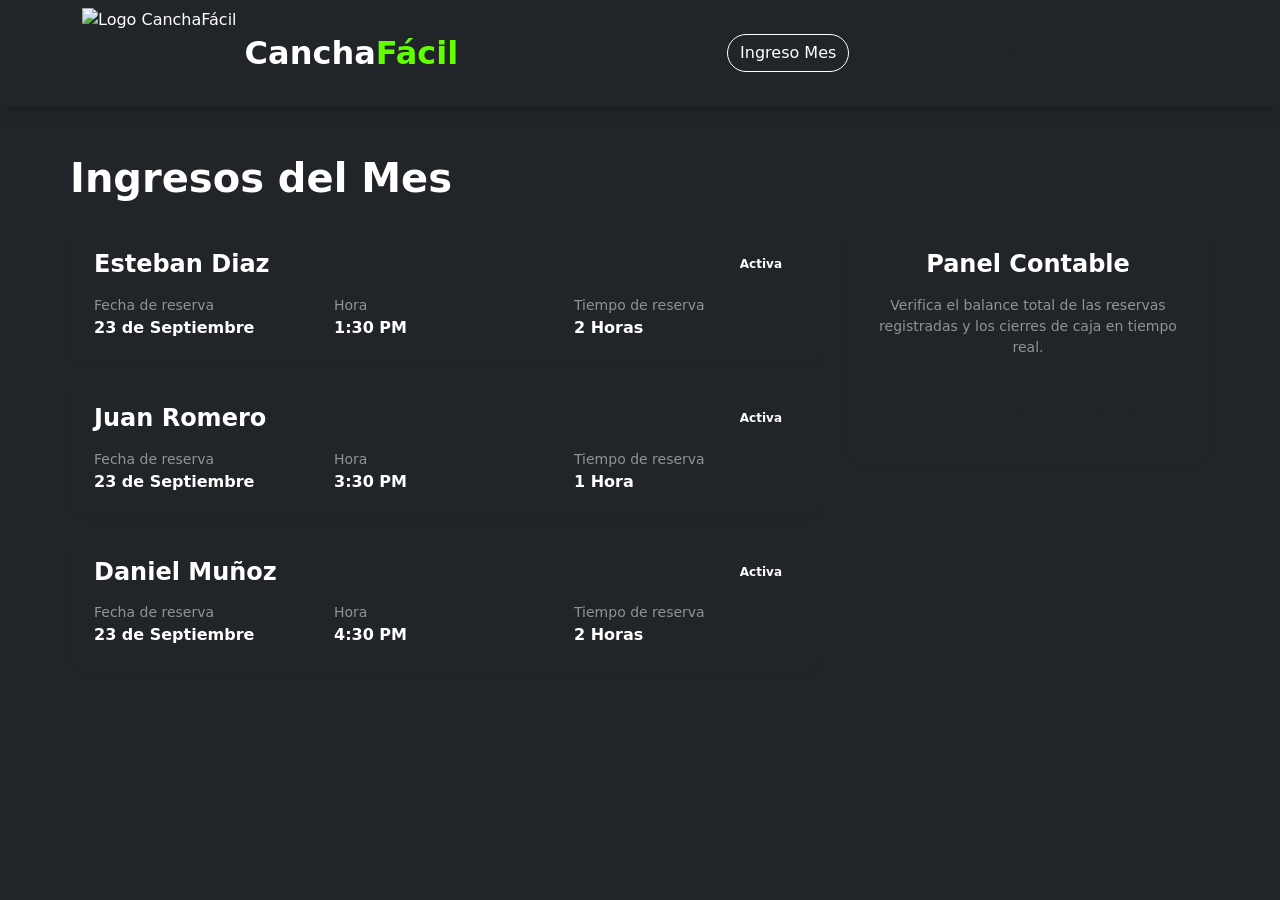
==== html/admi.html @ 4bb8f393 "primer despliegue" ====
<!DOCTYPE html>
<html lang="es">
<head>
    <meta charset="UTF-8">
    <meta name="viewport" content="width=device-width, initial-scale=1.0">
    <title>Panel de Administración - CanchaFácil</title>
    
    <!-- Bootstrap 5 CSS -->
    <link href="https://cdn.jsdelivr.net/npm/bootstrap@5.3.2/dist/css/bootstrap.min.css" rel="stylesheet">
    <!-- Google Fonts -->
    <link href="https://fonts.googleapis.com/css2?family=Bebas+Neue&family=Nunito:wght@400;600;700;800&display=swap" rel="stylesheet">
    
    <!-- Archivo CSS Único -->
    <link rel="stylesheet" href="../css/admi.css">
</head>
<body class="adm-body bg-dark text-white">

    <!-- NAV PRINCIPAL CON PESTAÑAS INTERACTIVAS -->
    <nav class="navbar navbar-expand-lg navbar-dark shadow cancha-nav">
        <div class="container">
            <div class="d-flex align-items-center">
                <img src="../img/logo-green.png" style="height: 90px; object-fit: contain;" alt="Logo CanchaFácil">
                <a class="navbar-brand fw-bold ms-2 m-0 logo-text" href="#" style="font-size: 2rem; color: white;">
                    Cancha<span style="color: #62ff00;">Fácil</span>
                </a>
            </div>

            <button class="navbar-toggler" type="button" data-bs-toggle="collapse" data-bs-target="#menuNav" aria-controls="menuNav" aria-expanded="false" aria-label="Toggle navigation">
                <span class="navbar-toggler-icon"></span>
            </button>

            <div class="collapse navbar-collapse" id="menuNav">
                <!-- Selectores de pestañas dinámicas -->
                <ul class="nav navbar-nav ms-auto mt-3 mt-lg-0 align-items-center gap-2" id="admTabs" role="tablist">
                    <li class="nav-item" role="presentation">
                        <button class="btn btn-custom rounded-pill active" id="mes-tab" data-bs-toggle="tab" data-bs-target="#sec-ingreso-mes" type="button" role="tab" aria-controls="sec-ingreso-mes" aria-selected="true">
                            Ingreso Mes
                        </button>
                    </li>
                    <li class="nav-item" role="presentation">
                        <button class="btn btn-custom rounded-pill" id="ingresos-tab" data-bs-toggle="tab" data-bs-target="#sec-ingresos" type="button" role="tab" aria-controls="sec-ingresos" aria-selected="false">
                            Ingresos
                        </button>
                    </li>
                    <li class="nav-item" role="presentation">
                        <button class="btn btn-custom rounded-pill" id="resenas-tab" data-bs-toggle="tab" data-bs-target="#sec-resenas" type="button" role="tab" aria-controls="sec-resenas" aria-selected="false">
                            Ver Reseñas
                        </button>
                    </li>
                    <li class="nav-item ms-lg-3">
                        <a href="../html/login.html" class="btn btn-salir rounded-pill fw-bold py-2 px-4">Salir</a>    
                    </li>
                </ul>
            </div>
        </div>
    </nav>

    <!-- CONTENEDOR GENERAL DE LAS SECCIONES -->
    <main class="container-fluid px-3 px-md-5 py-5">
        <div class="tab-content" id="admTabsContent">
            
            <!-- ======================================================== -->
            <!-- SECCIÓN 1: INGRESO MES (Módulo Contable Rápido)           -->
            <!-- ======================================================== -->
            <div class="tab-pane fade show active" id="sec-ingreso-mes" role="tabpanel" aria-labelledby="mes-tab">
                <div class="container p-0">
                    <h1 class="text-white mb-4 fw-bold text-center text-md-start">Ingresos del Mes</h1>
                    
                    <div class="row g-4">
                        <!-- LISTA DE RESERVAS -->
                        <div class="col-12 col-lg-8 d-flex flex-column gap-3">
                            <!-- Tarjeta 1 -->
                            <div class="tarjeta-reserva p-4 shadow-sm rounded-4">
                                <div class="d-flex justify-content-between align-items-center mb-3">
                                    <h3 class="cliente text-white m-0 fw-bold fs-4">Esteban Diaz</h3>
                                    <span class="badge text-bg-verde px-3 py-2 rounded-pill fw-bold">Activa</span>
                                </div>
                                <div class="row g-3">
                                    <div class="col-12 col-sm-4">
                                        <span class="text-white-50 small d-block">Fecha de reserva</span>
                                        <strong class="info text-white">23 de Septiembre</strong>
                                    </div>
                                    <div class="col-6 col-sm-4">
                                        <span class="text-white-50 small d-block">Hora</span>
                                        <strong class="info text-white">1:30 PM</strong>
                                    </div>
                                    <div class="col-6 col-sm-4">
                                        <span class="text-white-50 small d-block">Tiempo de reserva</span>
                                        <strong class="info text-white">2 Horas</strong>
                                    </div>
                                </div>
                            </div>

                            <!-- Tarjeta 2 -->
                            <div class="tarjeta-reserva p-4 shadow-sm rounded-4">
                                <div class="d-flex justify-content-between align-items-center mb-3">
                                    <h3 class="cliente text-white m-0 fw-bold fs-4">Juan Romero</h3>
                                    <span class="badge text-bg-verde px-3 py-2 rounded-pill fw-bold">Activa</span>
                                </div>
                                <div class="row g-3">
                                    <div class="col-12 col-sm-4">
                                        <span class="text-white-50 small d-block">Fecha de reserva</span>
                                        <strong class="info text-white">23 de Septiembre</strong>
                                    </div>
                                    <div class="col-6 col-sm-4">
                                        <span class="text-white-50 small d-block">Hora</span>
                                        <strong class="info text-white">3:30 PM</strong>
                                    </div>
                                    <div class="col-6 col-sm-4">
                                        <span class="text-white-50 small d-block">Tiempo de reserva</span>
                                        <strong class="info text-white">1 Hora</strong>
                                    </div>
                                </div>
                            </div>

                            <!-- Tarjeta 3 -->
                            <div class="tarjeta-reserva p-4 shadow-sm rounded-4">
                                <div class="d-flex justify-content-between align-items-center mb-3">
                                    <h3 class="cliente text-white m-0 fw-bold fs-4">Daniel Muñoz</h3>
                                    <span class="badge text-bg-verde px-3 py-2 rounded-pill fw-bold">Activa</span>
                                </div>
                                <div class="row g-3">
                                    <div class="col-12 col-sm-4">
                                        <span class="text-white-50 small d-block">Fecha de reserva</span>
                                        <strong class="info text-white">23 de Septiembre</strong>
                                    </div>
                                    <div class="col-6 col-sm-4">
                                        <span class="text-white-50 small d-block">Hora</span>
                                        <strong class="info text-white">4:30 PM</strong>
                                    </div>
                                    <div class="col-6 col-sm-4">
                                        <span class="text-white-50 small d-block">Tiempo de reserva</span>
                                        <strong class="info text-white">2 Horas</strong>
                                    </div>
                                </div>
                            </div>
                        </div>

                        <!-- PANEL LATERAL -->
                        <div class="col-12 col-lg-4">
                            <div class="panel-lateral p-4 rounded-4 shadow-sm text-center">
                                <h4 class="text-white mb-3 fw-bold">Panel Contable</h4>
                                <p class="text-white-50 small mb-4">Verifica el balance total de las reservas registradas y los cierres de caja en tiempo real.</p>
                                <button class="btn btn-panel-action w-100 py-3 rounded-3 fw-bold" onclick="document.getElementById('ingresos-tab').click();">
                                    Ver Reporte de Ingresos
                                </button>
                            </div>
                        </div>
                    </div>
                </div>
            </div>

            <!-- ======================================================== -->
            <!-- SECCIÓN 2: HISTORIAL DE INGRESOS (Gráfica y Listado)      -->
            <!-- ======================================================== -->
            <div class="tab-pane fade" id="sec-ingresos" role="tabpanel" aria-labelledby="ingresos-tab">
                <div class="container p-0">
                    <h1 class="text-white mb-4 fw-bold text-center text-md-start">Historial de Ingresos</h1>

                    <div class="row g-4">
                        <!-- GRÁFICO HISTÓRICO -->
                        <div class="col-12 col-lg-8">
                            <div class="cuadro-grafico p-4 rounded-4 shadow-sm d-flex justify-content-center align-items-center h-100">
                                <img src="../imagenes/Gemini_Generated_Image_etcwueetcwueetcw.png" alt="Gráfico de barras" class="img-fluid rounded-3 shadow">
                            </div>
                        </div>

                        <!-- HISTORIAL MENSUAL -->
                        <div class="col-12 col-lg-4">
                            <div class="listado-meses d-flex flex-column gap-2 pe-1">
                                <div class="tarjeta-mes p-3 shadow-sm rounded-4">
                                    <span class="badge text-bg-verde mb-2 fw-bold">MES ACTUAL</span>
                                    <p class="monto-ingreso text-white m-0">$ 5'400.000</p>
                                </div>
                                <div class="tarjeta-mes p-3 shadow-sm rounded-4">
                                    <p class="etiqueta-mes text-white-50 small m-0 fw-bold mb-1">AGOSTO</p>
                                    <p class="monto-ingreso text-white m-0">$ 4'400.000</p>
                                </div>
                                <div class="tarjeta-mes p-3 shadow-sm rounded-4">
                                    <p class="etiqueta-mes text-white-50 small m-0 fw-bold mb-1">JULIO</p>
                                    <p class="monto-ingreso text-white m-0">$ 6'900.000</p>
                                </div>
                                <div class="tarjeta-mes p-3 shadow-sm rounded-4">
                                    <p class="etiqueta-mes text-white-50 small m-0 fw-bold mb-1">JUNIO</p>
                                    <p class="monto-ingreso text-white m-0">$ 5'100.000</p>
                                </div>
                                <div class="tarjeta-mes p-3 shadow-sm rounded-4">
                                    <p class="etiqueta-mes text-white-50 small m-0 fw-bold mb-1">MAYO</p>
                                    <p class="monto-ingreso text-white m-0">$ 10'500.000</p>
                                </div>
                                <div class="tarjeta-mes p-3 shadow-sm rounded-4">
                                    <p class="etiqueta-mes text-white-50 small m-0 fw-bold mb-1">ABRIL</p>
                                    <p class="monto-ingreso text-white m-0">$ 7'200.000</p>
                                </div>
                            </div>
                        </div>
                    </div>
                </div>
            </div>

            <!-- ======================================================== -->
            <!-- SECCIÓN 3: GESTIÓN DE RESEÑAS (Módulo Completo)           -->
            <!-- ======================================================== -->
            <div class="tab-pane fade" id="sec-resenas" role="tabpanel" aria-labelledby="resenas-tab">
                <section class="adm-root container-fluid p-0">
                    
                    <!-- ENCABEZADO RESEÑAS -->
                    <div class="adm-header d-flex flex-column flex-lg-row justify-content-between align-items-start align-items-lg-center gap-4 mb-4">
                        <div class="adm-header-left">
                            <h2 class="adm-titulo m-0">PANEL DE RESEÑAS</h2>
                            <p class="adm-sub m-0">Gestión de comentarios — Cancha Fácil</p>
                        </div>
                        <div class="adm-header-right d-flex flex-wrap gap-3">
                            <div class="adm-stat-box">
                                <span class="adm-stat-n" id="adm-total">0</span>
                                <span class="adm-stat-l">Activas</span>
                            </div>
                            <div class="adm-stat-box">
                                <span class="adm-stat-n" id="adm-arch">0</span>
                                <span class="adm-stat-l">Archivadas</span>
                            </div>
                            <div class="adm-stat-box">
                                <span class="adm-stat-n" id="adm-prom">0</span>
                                <span class="adm-stat-l">Promedio</span>
                            </div>
                        </div>
                    </div>
                 
                    <!-- FILTROS Y BUSCADORES -->
                    <div class="adm-toolbar p-3 mb-4 d-flex flex-column flex-md-row justify-content-between align-items-stretch align-items-md-center gap-3">
                        <div class="adm-filtros d-flex flex-column flex-sm-row gap-2 flex-grow-1">
                            <select class="adm-select form-select" id="filtro-cancha" onchange="aplicarFiltros()">
                                <option value="">Todas las canchas</option>
                                <option>Fútbol 5</option>
                                <option>Fútbol 8</option>
                                <option>Cancha múltiple</option>
                            </select>
                            <select class="adm-select form-select" id="filtro-estrellas" onchange="aplicarFiltros()">
                                <option value="">Todas las estrellas</option>
                                <option value="5">★★★★★ (5)</option>
                                <option value="4">★★★★☆ (4)</option>
                                <option value="3">★★★☆☆ (3)</option>
                                <option value="2">★★☆☆☆ (2)</option>
                                <option value="1">★☆☆☆☆ (1)</option>
                            </select>
                            <input class="adm-input form-control" id="filtro-buscar" type="text" placeholder="Buscar por nombre o comentario..." oninput="aplicarFiltros()">
                        </div>
                        <button class="adm-btn-arch align-self-md-center" id="btn-toggle-arch" onclick="toggleVista()">
                             Ver archivados
                        </button>
                    </div>
                 
                    <!-- TABLA DE ACTIVAS -->
                    <div id="vista-activas">
                        <div class="adm-tabla-wrap custom-scrollbar">
                            <table class="adm-tabla" id="tabla-activas">
                                <thead>
                                    <tr>
                                        <th>Usuario</th>
                                        <th>Tipo jugador</th>
                                        <th>Cancha</th>
                                        <th>Calificación</th>
                                        <th>Comentario</th>
                                        <th>Fecha</th>
                                        <th>Acciones</th>
                                    </tr>
                                </thead>
                                <tbody id="tbody-activas"></tbody>
                            </table>
                            <p class="adm-empty py-5 text-center text-white-50" id="empty-activas" style="display:none;">
                                No hay reseñas que coincidan con los filtros.
                            </p>
                        </div>
                    </div>
                 
                    <!-- TABLA DE ARCHIVADAS -->
                    <div id="vista-archivadas" style="display:none;">
                        <div class="adm-arch-banner p-3 mb-3 text-center text-sm-start rounded-3">
                             Reseñas archivadas — estas no son visibles para los usuarios regulares.
                        </div>
                        <div class="adm-tabla-wrap custom-scrollbar">
                            <table class="adm-tabla" id="tabla-archivadas">
                                <thead>
                                    <tr>
                                        <th>Usuario</th>
                                        <th>Tipo jugador</th>
                                        <th>Cancha</th>
                                        <th>Calificación</th>
                                        <th>Comentario</th>
                                        <th>Fecha</th>
                                        <th>Acciones</th>
                                    </tr>
                                </thead>
                                <tbody id="tbody-archivadas"></tbody>
                            </table>
                            <p class="adm-empty py-5 text-center text-white-50" id="empty-archivadas" style="display:none;">
                                No hay reseñas archivadas.
                            </p>
                        </div>
                    </div>
                 
                    <!-- MODAL DE CONFIRMACIÓN DE ELIMINACIÓN -->
                    <div class="adm-modal-overlay" id="modal-overlay" style="display:none;">
                        <div class="adm-modal p-4 text-center rounded-4">
                            <h3 class="adm-modal-titulo mb-2 fw-bold text-white">¿Eliminar reseña?</h3>
                            <p class="adm-modal-texto mb-4 text-white-50">Esta acción es permanente y no se puede deshacer de ninguna forma.</p>
                            <div class="adm-modal-btns d-flex justify-content-center gap-2">
                                <button class="adm-btn-cancelar px-4 py-2 rounded-pill border-0 fw-bold" onclick="cerrarModal()">Cancelar</button>
                                <button class="adm-btn-confirmar px-4 py-2 rounded-pill border-0 fw-bold text-white" id="btn-confirmar-eliminar">Eliminar</button>
                            </div>
                        </div>
                    </div>
                 
                </section>
            </div>

        </div>
    </main>

    <!-- ======================================================== -->
    <!-- LOGICA JAVASCRIPT DEL PANEL DE RESEÑAS                   -->
    <!-- ======================================================== -->
    <script>
    function fechaAleatoria() {
        const ahora = new Date();
        const diasAtras = Math.floor(Math.random() * 90);
        const d = new Date(ahora - diasAtras * 86400000);
        return d.toISOString();
    }
     
    let activas = [
        { id:1, nombre:"Carlos Mendoza", jugador:"Capitán de equipo", cancha:"Fútbol 8", estrellas:5, texto:"La iluminación nocturna es excelente, jugamos hasta las 11 pm sin ningún problema. El pasto sintético en perfecto estado.", fecha: fechaAleatoria() },
        { id:2, nombre:"Valentina Ríos", jugador:"Jugadora amateur", cancha:"Fútbol 5", estrellas:5, texto:"Reservé en menos de 2 minutos desde el celular. Proceso súper fácil y el precio es muy justo para la calidad que ofrecen.", fecha: fechaAleatoria() },
        { id:3, nombre:"Andrés Camargo", jugador:"Organizador de torneos", cancha:"Cancha múltiple", estrellas:5, texto:"Organizamos torneos aquí cada mes. El staff es puntual y las canchas siempre en perfectas condiciones. Totalmente recomendado.", fecha: fechaAleatoria() },
        { id:4, nombre:"María Fernanda G.", jugador:"Jugadora recreativa", cancha:"Fútbol 5", estrellas:5, texto:"Me sorprendió lo bien cuidada que está la grama. Ambiente seguro y muy limpio. Volvería mil veces más sin dudarlo.", fecha: fechaAleatoria() },
        { id:5, nombre:"Felipe Ortega", jugador:"Jugador semiprofesional", cancha:"Fútbol 8", estrellas:4, texto:"La cancha es de muy buena calidad. Solo sugeriría agregar más zona de descanso para los jugadores que esperan turno.", fecha: fechaAleatoria() }
    ];
     
    let archivadas = [];
    let vistaActual = 'activas';
    let pendienteEliminarId = null;
    let pendienteEliminarLista = null;
     
    function starsHTML(n) {
        let h = '';
        for (let i = 1; i <= 5; i++)
            h += `<span style="color:${i <= n ? '#62FF00' : '#525151'}">★</span>`;
        return h;
    }
     
    function iniciales(nombre) {
        return nombre.split(' ').slice(0,2).map(p=>p[0]).join('').toUpperCase();
    }
     
    function formatFecha(iso) {
        const d = new Date(iso);
        return d.toLocaleDateString('es-CO', { day:'2-digit', month:'short' }) + ' - ' + d.toLocaleTimeString('es-CO', { hour:'2-digit', minute:'2-digit' });
    }
     
    function actualizarStats() {
        document.getElementById('adm-total').textContent = activas.length;
        document.getElementById('adm-arch').textContent  = archivadas.length;
        const prom = activas.length ? (activas.reduce((a,r) => a + r.estrellas, 0) / activas.length).toFixed(1) : '—';
        document.getElementById('adm-prom').textContent = prom;
    }
     
    function crearFila(r, esArchivada) {
        const tr = document.createElement('tr');
        tr.id = 'fila-' + r.id;
        tr.innerHTML = `
            <td>
                <div class="adm-user d-flex align-items-center gap-2">
                    <div class="adm-avatar">${iniciales(r.nombre)}</div>
                    <span class="text-white fw-bold">${r.nombre}</span>
                </div>
            </td>
            <td><span class="adm-tag">${r.jugador}</span></td>
            <td><span class="adm-tag cancha">${r.cancha}</span></td>
            <td class="adm-stars">${starsHTML(r.estrellas)}</td>
            <td class="adm-comentario">${r.texto}</td>
            <td class="adm-fecha">${formatFecha(r.fecha)}</td>
            <td>
                <div class="adm-acciones d-flex gap-2">
                    ${esArchivada
                        ? `<button class="adm-btn restaurar" onclick="restaurar(${r.id})">↩ Restaurar</button>`
                        : `<button class="adm-btn archivar" onclick="archivar(${r.id})"> Archivar</button>`
                    }
                    <button class="adm-btn eliminar" onclick="pedirEliminar(${r.id}, '${esArchivada ? 'arch' : 'act'}')">🗑 Eliminar</button>
                </div>
            </td>
        `;
        return tr;
    }
     
    function renderTabla(lista, tbodyId, emptyId) {
        const tbody = document.getElementById(tbodyId);
        if(!tbody) return; 
        const empty = document.getElementById(emptyId);
        tbody.innerHTML = '';
        if (!lista.length) {
            empty.style.display = 'block';
        } else {
            empty.style.display = 'none';
            const esArch = tbodyId === 'tbody-archivadas';
            lista.forEach(r => tbody.appendChild(crearFila(r, esArch)));
        }
    }
     
    function aplicarFiltros() {
        const cancha   = document.getElementById('filtro-cancha').value;
        const estrellas = document.getElementById('filtro-estrellas').value;
        const buscar   = document.getElementById('filtro-buscar').value.toLowerCase();
     
        const filtradas = activas.filter(r => {
            const porCancha    = !cancha    || r.cancha === cancha;
            const porEstrellas = !estrellas || r.estrellas === parseInt(estrellas);
            const porBuscar    = !buscar || r.nombre.toLowerCase().includes(buscar) || r.texto.toLowerCase().includes(buscar);
            return porCancha && porEstrellas && porBuscar;
        });
     
        renderTabla(filtradas, 'tbody-activas', 'empty-activas');
    }
     
    function renderTodo() {
        aplicarFiltros();
        renderTabla(archivadas, 'tbody-archivadas', 'empty-archivadas');
        actualizarStats();
    }
     
    function archivar(id) {
        const idx = activas.findIndex(r => r.id === id);
        if (idx === -1) return;
        const [r] = activas.splice(idx, 1);
        archivadas.unshift(r);
        animarFila(id, () => renderTodo());
    }
     
    function restaurar(id) {
        const idx = archivadas.findIndex(r => r.id === id);
        if (idx === -1) return;
        const [r] = archivadas.splice(idx, 1);
        activas.unshift(r);
        animarFila(id, () => renderTodo());
    }
     
    function pedirEliminar(id, lista) {
        pendienteEliminarId   = id;
        pendienteEliminarLista = lista;
        document.getElementById('modal-overlay').style.display = 'flex';
    }
     
    document.getElementById('btn-confirmar-eliminar').onclick = function() {
        const lista = pendienteEliminarLista === 'arch' ? archivadas : activas;
        const idx   = lista.findIndex(r => r.id === pendienteEliminarId);
        if (idx !== -1) lista.splice(idx, 1);
        cerrarModal();
        renderTodo();
    };
     
    function cerrarModal() {
        document.getElementById('modal-overlay').style.display = 'none';
        pendienteEliminarId = null;
        pendienteEliminarLista = null;
    }
     
    function animarFila(id, cb) {
        const fila = document.getElementById('fila-' + id);
        if (fila) {
            fila.classList.add('salir');
            fila.addEventListener('animationend', cb, { once: true });
        } else {
            cb();
        }
    }
     
    function toggleVista() {
        const btnToggle = document.getElementById('btn-toggle-arch');
        const vActivas  = document.getElementById('vista-activas');
        const vArch     = document.getElementById('vista-archivadas');
     
        if (vistaActual === 'activas') {
            vistaActual = 'archivadas';
            vActivas.style.display  = 'none';
            vArch.style.display     = 'block';
            btnToggle.textContent   = ' Ver activas';
            btnToggle.classList.add('activo');
        } else {
            vistaActual = 'activas';
            vActivas.style.display  = 'block';
            vArch.style.display     = 'none';
            btnToggle.textContent   = ' Ver archivados';
            btnToggle.classList.remove('activo');
        }
    }
     
    // Inicialización del script al cargar
    document.addEventListener("DOMContentLoaded", function() {
        renderTodo();
    });
    </script>
     
    <!-- Bootstrap 5 Bundle JS -->
    <script src="https://cdn.jsdelivr.net/npm/bootstrap@5.3.2/dist/js/bootstrap.bundle.min.js"></script>
</body>
</html>
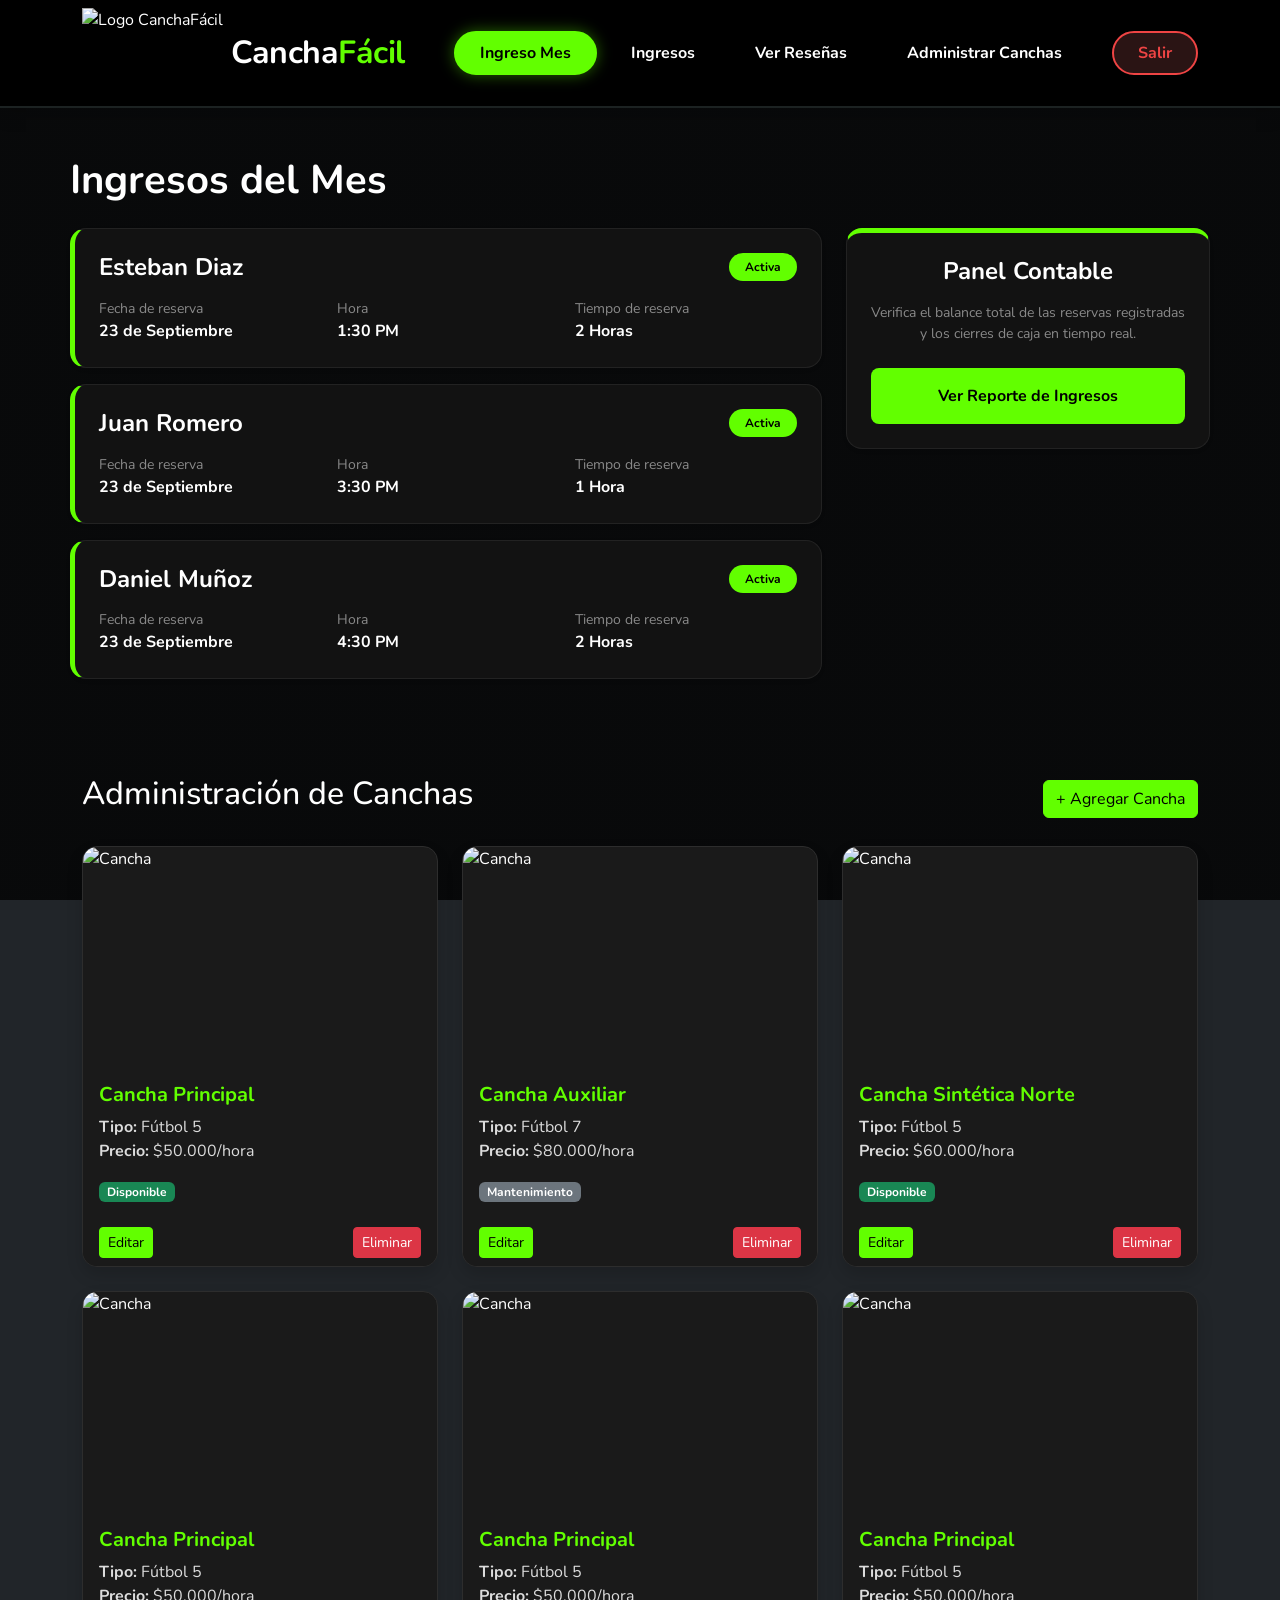
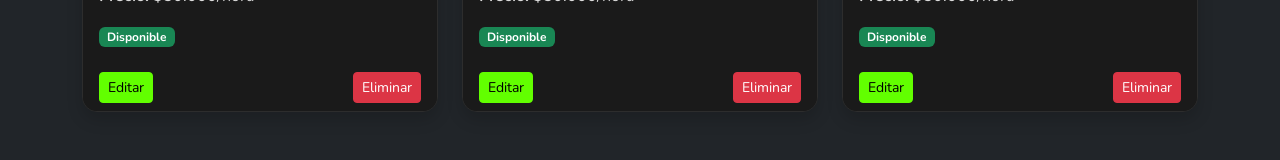
==== commit a32efe04: "actualizacion" ====
--- a/html/admi.html
+++ b/html/admi.html
@@ -47,6 +47,11 @@
                             Ver Reseñas
                         </button>
                     </li>
+                    <li class="nav-item" role="presentation">
+                        <button class="btn btn-custom rounded-pill" id="resenas-tab" data-bs-toggle="tab" data-bs-target="#sec-canchas" type="button" role="tab" aria-controls="sec-resenas" aria-selected="false">
+                            Administrar Canchas
+                        </button>
+                    </li>
                     <li class="nav-item ms-lg-3">
                         <a href="../html/login.html" class="btn btn-salir rounded-pill fw-bold py-2 px-4">Salir</a>    
                     </li>
@@ -58,10 +63,6 @@
     <!-- CONTENEDOR GENERAL DE LAS SECCIONES -->
     <main class="container-fluid px-3 px-md-5 py-5">
         <div class="tab-content" id="admTabsContent">
-            
-            <!-- ======================================================== -->
-            <!-- SECCIÓN 1: INGRESO MES (Módulo Contable Rápido)           -->
-            <!-- ======================================================== -->
             <div class="tab-pane fade show active" id="sec-ingreso-mes" role="tabpanel" aria-labelledby="mes-tab">
                 <div class="container p-0">
                     <h1 class="text-white mb-4 fw-bold text-center text-md-start">Ingresos del Mes</h1>
@@ -198,9 +199,6 @@
                 </div>
             </div>
 
-            <!-- ======================================================== -->
-            <!-- SECCIÓN 3: GESTIÓN DE RESEÑAS (Módulo Completo)           -->
-            <!-- ======================================================== -->
             <div class="tab-pane fade" id="sec-resenas" role="tabpanel" aria-labelledby="resenas-tab">
                 <section class="adm-root container-fluid p-0">
                     
@@ -498,6 +496,326 @@
         renderTodo();
     });
     </script>
+
+
+    <!-- CONTENIDO PRINCIPAL -->
+    <div class="container py-5"id="sec-canchas">
+      <div class="d-flex justify-content-between align-items-center mb-4">
+        <h2>Administración de Canchas</h2>
+
+        <button
+          class="btn btn-success"
+          data-bs-toggle="modal"
+          data-bs-target="#modalCancha"
+          style="background-color: #62ff00; border-color: #62ff00; color: black"
+        >
+          + Agregar Cancha
+        </button>
+      </div>
+
+      <div class="row g-4">
+        <!-- CANCHA 1 -->
+        <div class="col-md-4">
+          <div
+            class="card shadow h-100"
+            style="background-color: #03045e; color: white"
+          >
+            <img
+              src="https://www.equiver.com.co/images/campos-futbol-microfutbol-grama-sintetica/campos-futbol-microfutbol-grama-sintetica-2.jpg"
+              class="card-img-top"
+              alt="Cancha"
+            />
+
+            <div class="card-body">
+              <h5 class="card-title">Cancha Principal</h5>
+
+              <p class="card-text">
+                <strong>Tipo:</strong> Fútbol 5 <br />
+                <strong>Precio:</strong> $50.000/hora
+              </p>
+
+              <span class="badge bg-success"> Disponible </span>
+            </div>
+
+            <div class="card-footer border-0 d-flex justify-content-between">
+              <button
+                class="btn btn-warning btn-sm"
+                style="
+                  background-color: #62ff00;
+                  border-color: #62ff00;
+                  color: black;
+                "
+              >
+                Editar
+              </button>
+
+              <button class="btn btn-danger btn-sm">Eliminar</button>
+            </div>
+          </div>
+        </div>
+
+        <!-- CANCHA 2 -->
+        <div class="col-md-4">
+          <div
+            class="card shadow h-100"
+            style="background-color: #03045e; color: white"
+          >
+            <img
+              src="https://encrypted-tbn0.gstatic.com/images?q=tbn:ANd9GcRW9qax95RyzyaB4_CHJXXMulQzpZMYt6vctA&s"
+              class="card-img-top"
+              alt="Cancha"
+            />
+
+            <div class="card-body">
+              <h5 class="card-title">Cancha Auxiliar</h5>
+
+              <p class="card-text">
+                <strong>Tipo:</strong> Fútbol 7 <br />
+                <strong>Precio:</strong> $80.000/hora
+              </p>
+
+              <span class="badge bg-secondary"> Mantenimiento </span>
+            </div>
+
+            <div class="card-footer border-0 d-flex justify-content-between">
+              <button
+                class="btn btn-warning btn-sm"
+                style="
+                  background-color: #62ff00;
+                  border-color: #62ff00;
+                  color: black;
+                "
+              >
+                Editar
+              </button>
+
+              <button class="btn btn-danger btn-sm">Eliminar</button>
+            </div>
+          </div>
+        </div>
+
+        <!-- CANCHA 3 -->
+        <div class="col-md-4">
+          <div
+            class="card shadow h-100"
+            style="background-color: #03045e; color: white"
+          >
+            <img
+              src="https://encrypted-tbn0.gstatic.com/images?q=tbn:ANd9GcQgSZSr3Ub_Aie0595A6NWWb-hUJp-svEa9xw&s"
+              class="card-img-top"
+              alt="Cancha"
+            />
+
+            <div class="card-body">
+              <h5 class="card-title">Cancha Sintética Norte</h5>
+
+              <p class="card-text">
+                <strong>Tipo:</strong> Fútbol 5 <br />
+                <strong>Precio:</strong> $60.000/hora
+              </p>
+
+              <span class="badge bg-success"> Disponible </span>
+            </div>
+
+            <div class="card-footer border-0 d-flex justify-content-between">
+              <button
+                class="btn btn-warning btn-sm"
+                style="
+                  background-color: #62ff00;
+                  border-color: #62ff00;
+                  color: black;
+                "
+              >
+                Editar
+              </button>
+
+              <button class="btn btn-danger btn-sm">Eliminar</button>
+            </div>
+          </div>
+        </div>
+
+        <!-- CANCHA 4 -->
+        <div class="col-md-4">
+          <div
+            class="card shadow h-100"
+            style="background-color: #03045e; color: white"
+          >
+            <img
+              src="https://encrypted-tbn0.gstatic.com/images?q=tbn:ANd9GcQsFDFRsVRmEBzpEdQgnl9x4sqxS-ZnNTWmiA&s"
+              class="card-img-top"
+              alt="Cancha"
+            />
+
+            <div class="card-body">
+              <h5 class="card-title">Cancha Principal</h5>
+
+              <p class="card-text">
+                <strong>Tipo:</strong> Fútbol 5 <br />
+                <strong>Precio:</strong> $50.000/hora
+              </p>
+
+              <span class="badge bg-success"> Disponible </span>
+            </div>
+
+            <div class="card-footer border-0 d-flex justify-content-between">
+              <button
+                class="btn btn-warning btn-sm"
+                style="
+                  background-color: #62ff00;
+                  border-color: #62ff00;
+                  color: black;
+                "
+              >
+                Editar
+              </button>
+
+              <button class="btn btn-danger btn-sm">Eliminar</button>
+            </div>
+          </div>
+        </div>
+
+        <!-- CANCHA 5 -->
+        <div class="col-md-4">
+          <div
+            class="card shadow h-100"
+            style="background-color: #03045e; color: white"
+          >
+            <img
+              src="https://encrypted-tbn0.gstatic.com/images?q=tbn:ANd9GcQIQ5MdjsJ09pKlqY3Jn0kwB3Ife_YXl5zOiA&s"
+              class="card-img-top"
+              alt="Cancha"
+            />
+
+            <div class="card-body">
+              <h5 class="card-title">Cancha Principal</h5>
+
+              <p class="card-text">
+                <strong>Tipo:</strong> Fútbol 5 <br />
+                <strong>Precio:</strong> $50.000/hora
+              </p>
+
+              <span class="badge bg-success"> Disponible </span>
+            </div>
+
+            <div class="card-footer border-0 d-flex justify-content-between">
+              <button
+                class="btn btn-warning btn-sm"
+                style="
+                  background-color: #62ff00;
+                  border-color: #62ff00;
+                  color: black;
+                "
+              >
+                Editar
+              </button>
+
+              <button class="btn btn-danger btn-sm">Eliminar</button>
+            </div>
+          </div>
+        </div>
+
+        <!-- CANCHA 6 -->
+        <div class="col-md-4">
+          <div
+            class="card shadow h-100"
+            style="background-color: #03045e; color: white"
+          >
+            <img
+              src="https://www2.culturarecreacionydeporte.gov.co/sites/default/files/styles/escala_800_px/public/2015_articulos_2/cfiip.jpg?itok=UzCjkm7B"
+              class="card-img-top"
+              alt="Cancha"
+            />
+
+            <div class="card-body">
+              <h5 class="card-title">Cancha Principal</h5>
+
+              <p class="card-text">
+                <strong>Tipo:</strong> Fútbol 5 <br />
+                <strong>Precio:</strong> $50.000/hora
+              </p>
+
+              <span class="badge bg-success"> Disponible </span>
+            </div>
+
+            <div class="card-footer border-0 d-flex justify-content-between">
+              <button
+                class="btn btn-warning btn-sm"
+                style="
+                  background-color: #62ff00;
+                  border-color: #62ff00;
+                  color: black;
+                "
+              >
+                Editar
+              </button>
+
+              <button class="btn btn-danger btn-sm">Eliminar</button>
+            </div>
+          </div>
+        </div>
+      </div>
+    </div>
+
+    <!-- MODAL AGREGAR CANCHA -->
+    <div class="modal fade" id="modalCancha" tabindex="-1">
+      <div class="modal-dialog">
+        <div class="modal-content">
+          <div class="modal-header">
+            <h5 class="modal-title">Agregar Cancha</h5>
+
+            <button
+              type="button"
+              class="btn-close"
+              data-bs-dismiss="modal"
+            ></button>
+          </div>
+
+          <div class="modal-body">
+            <form>
+              <div class="mb-3">
+                <label class="form-label"> Nombre de la Cancha </label>
+
+                <input type="text" class="form-control" />
+              </div>
+
+              <div class="mb-3">
+                <label class="form-label"> Tipo de Cancha </label>
+
+                <select class="form-select">
+                  <option>Fútbol 5</option>
+                  <option>Fútbol 7</option>
+                  <option>Fútbol 11</option>
+                </select>
+              </div>
+
+              <div class="mb-3">
+                <label class="form-label"> Precio por Hora </label>
+
+                <input type="number" class="form-control" />
+              </div>
+
+              <div class="mb-3">
+                <label class="form-label"> Imagen </label>
+
+                <input type="file" class="form-control" />
+              </div>
+
+              <button
+                type="submit"
+                class="btn btn-success w-100"
+                style="
+                  background-color: #62ff00;
+                  border-color: #62ff00;
+                  color: black;
+                "
+              >
+                Guardar Cancha
+              </button>
+            </form>
+          </div>
+        </div>
+      </div>
+    </div>
      
     <!-- Bootstrap 5 Bundle JS -->
     <script src="https://cdn.jsdelivr.net/npm/bootstrap@5.3.2/dist/js/bootstrap.bundle.min.js"></script>
--- a/css/admi.css
+++ b/css/admi.css
@@ -0,0 +1,554 @@
+
+@import url('https://fonts.googleapis.com/css2?family=Bebas+Neue&family=Nunito:wght@400;600;700;800&family=Roboto+Condensed:wght@400;700&display=swap');
+
+:root {
+    --primary-color: #62FF00;   /* Verde Principal */
+    --bg-black: #000000;        /* Negro Absoluto Fondo principal */
+    --bg-dark-card: #121212;    /* Variación gris oscuro para contenedores */
+    --text-white: #FFFFFF;      /* Blanco apoyo */
+    --hover-gray: #525151;      /* Color Hover / Fondo Alterno */
+    --danger-red: #ef4444;      /* Rojo Errores/Eliminaciones */
+}
+
+* {
+    box-sizing: border-box;
+    margin: 0;
+    padding: 0;
+}
+
+body.adm-body {
+    background-color: var(--bg-black);
+    /* Imagen de fondo unificada con filtro oscuro corporativo */
+    background-image: linear-gradient(rgba(0, 0, 0, 0.75), rgba(0, 0, 0, 0.75)), url(../img/fondo-admi.jpg);
+    background-size: cover;
+    background-position: center;
+    background-repeat: no-repeat;
+    background-attachment: fixed;
+    color: var(--text-white);
+    font-family: 'Nunito', sans-serif;
+    min-height: 100vh;
+    overflow-x: hidden;
+}
+.cancha-nav {
+    background-color: var(--bg-black) !important;
+    border-bottom: 2px solid #1c2222 !important;
+    padding: 0.5rem 1rem !important;
+}
+
+.logo-text {
+    font-family: 'Nunito', sans-serif;
+    font-weight: 800;
+    font-size: 2rem;
+    color: var(--text-white) !important;
+    letter-spacing: -0.5px;
+    text-decoration: none;
+}
+
+/* Botón estilo pestaña (Activa / Inactiva) */
+.btn-custom {
+    background-color: transparent;
+    color: var(--text-white);
+    border: 2px solid transparent;
+    font-family: 'Nunito', sans-serif;
+    font-weight: 700;
+    padding: 8px 24px;
+    transition: all 0.3s ease-in-out;
+}
+
+.btn-custom:hover {
+    background-color: var(--hover-gray);
+    color: var(--primary-color);
+    border-color: var(--primary-color);
+}
+
+.btn-custom.active {
+    background-color: var(--primary-color) !important;
+    color: var(--bg-black) !important;
+    border-color: var(--primary-color) !important;
+    box-shadow: 0 0 15px rgba(98, 255, 0, 0.4);
+}
+
+/* Botón de Salir */
+.btn-salir {
+    background-color: #2a1414;
+    color: var(--danger-red);
+    border: 2px solid var(--danger-red);
+    transition: all 0.2s ease-in-out;
+}
+
+.btn-salir:hover {
+    background-color: var(--danger-red);
+    color: var(--text-white);
+    box-shadow: 0 0 15px rgba(239, 68, 68, 0.4);
+    transform: translateY(-2px);
+}
+
+.tarjeta-reserva {
+    background-color: var(--bg-dark-card);
+    border: 1px solid #222;
+    border-left: 5px solid var(--primary-color);
+    transition: transform 0.2s ease, box-shadow 0.2s ease;
+}
+
+.tarjeta-reserva:hover {
+    transform: translateY(-2px);
+    box-shadow: 0 6px 20px rgba(98, 255, 0, 0.15) !important;
+}
+
+.text-bg-verde {
+    background-color: var(--primary-color) !important;
+    color: var(--bg-black) !important;
+}
+
+.panel-lateral {
+    background-color: var(--bg-dark-card);
+    border: 1px solid #222;
+    border-top: 5px solid var(--primary-color);
+}
+
+.btn-panel-action {
+    background-color: var(--primary-color);
+    color: var(--bg-black);
+    border: none;
+    transition: all 0.3s ease-in-out;
+}
+
+.btn-panel-action:hover {
+    background-color: var(--hover-gray);
+    color: var(--primary-color);
+    box-shadow: 0 0 20px rgba(98, 255, 0, 0.4);
+    transform: translateY(-2px);
+}
+
+.cuadro-grafico {
+    background-color: var(--bg-dark-card);
+    border: 1px solid #222;
+}
+
+.listado-meses {
+    max-height: 480px;
+    overflow-y: auto;
+}
+
+.tarjeta-mes {
+    background-color: var(--bg-dark-card); 
+    border: 1px solid #222;
+    border-left: 5px solid var(--primary-color); 
+    transition: transform 0.2s ease, box-shadow 0.2s ease;
+}
+
+.tarjeta-mes:hover {
+    transform: translateY(-2px);
+    box-shadow: 0 6px 15px rgba(98, 255, 0, 0.2) !important;
+}
+
+.monto-ingreso {
+    font-family: 'Roboto Condensed', sans-serif;
+    font-size: 1.4rem;
+    font-weight: bold;
+    letter-spacing: 0.5px;
+}
+
+.adm-titulo {
+    font-family: 'Bebas Neue', sans-serif;
+    font-size: 2.5rem;
+    letter-spacing: 2px;
+    color: var(--text-white);
+}
+
+.adm-sub {
+    color: #888;
+    font-size: 0.9rem;
+}
+
+.adm-stat-box {
+    background: var(--bg-dark-card);
+    border: 1px solid #222;
+    padding: 12px 24px;
+    border-radius: 12px;
+    min-width: 110px;
+    text-align: center;
+}
+
+.adm-stat-n {
+    font-family: 'Bebas Neue', sans-serif;
+    font-size: 2.2rem;
+    color: var(--primary-color);
+    display: block;
+    line-height: 1;
+}
+
+.adm-stat-l {
+    font-size: 0.75rem;
+    color: #666;
+    text-transform: uppercase;
+    font-weight: 700;
+}
+
+.adm-toolbar {
+    background: var(--bg-dark-card);
+    border: 1px solid #222;
+    border-radius: 14px;
+}
+
+.adm-select, .adm-input {
+    background-color: var(--bg-black) !important;
+    border: 1.5px solid #222 !important;
+    color: var(--text-white) !important;
+    border-radius: 8px !important;
+    font-size: 0.9rem;
+    padding: 10px;
+}
+
+.adm-select:focus, .adm-input:focus {
+    border-color: var(--primary-color) !important;
+    box-shadow: 0 0 10px rgba(98, 255, 0, 0.3) !important;
+}
+
+.adm-input::placeholder {
+    color: #555;
+}
+
+.adm-btn-arch {
+    background: var(--bg-black);
+    color: var(--text-white);
+    border: 1.5px solid #222;
+    padding: 10px 20px;
+    border-radius: 8px;
+    font-size: 0.9rem;
+    font-weight: 700;
+    white-space: nowrap;
+    transition: all 0.2s;
+}
+
+.adm-btn-arch:hover {
+    background: var(--hover-gray);
+    border-color: var(--hover-gray);
+}
+
+.adm-btn-arch.activo {
+    background: var(--primary-color);
+    color: var(--bg-black);
+    border-color: var(--primary-color);
+}
+
+
+
+
+
+/* ===== BOTON AGREGAR ===== */
+.btn-agregar {
+  background-color: #62FF00;
+  color: black;
+  border: none;
+  font-weight: bold;
+  transition: .3s;
+}
+
+.btn-agregar:hover {
+  background-color: white;
+  color: black;
+  transform: translateY(-2px);
+}
+
+/* ===== TARJETAS ===== */
+.card {
+  background-color: #1a1a1a !important;
+  border: 1px solid #2d2d2d !important;
+  border-radius: 15px;
+  overflow: hidden;
+  transition: .3s;
+}
+
+.card:hover {
+  transform: translateY(-5px);
+  border-color: #62FF00 !important;
+  box-shadow: 0 0 15px rgba(98,255,0,.2);
+}
+
+.card img {
+  height: 220px;
+  object-fit: cover;
+}
+
+.card-title {
+  color: #62FF00;
+  font-weight: bold;
+}
+
+.card-text {
+  color: #dcdcdc;
+}
+
+.card-footer {
+  background-color: #1a1a1a !important;
+  border-top: 1px solid #2d2d2d;
+}
+
+/* ===== BOTON EDITAR ===== */
+.btn-editar {
+  background-color: #62FF00;
+  color: black;
+  border: none;
+  font-weight: bold;
+}
+
+.btn-editar:hover {
+  background-color: white;
+}
+
+/* ===== MODAL ===== */
+.modal-content {
+  background-color: #1a1a1a;
+  color: white;
+  border: 1px solid #2d2d2d;
+}
+
+.modal-header {
+  border-bottom: 1px solid #2d2d2d;
+}
+
+.modal-title {
+  color: #62FF00;
+}
+
+.form-control,
+.form-select {
+  background-color: #111;
+  color: white;
+  border: 1px solid #333;
+}
+
+.form-control:focus,
+.form-select:focus {
+  background-color: #111;
+  color: white;
+  border-color: #62FF00;
+  box-shadow: none;
+} 
+
+/* Estructura de la Tabla */
+.adm-tabla-wrap {
+    overflow-x: auto;
+    border-radius: 12px;
+}
+
+.adm-tabla {
+    width: 100%;
+    border-collapse: separate;
+    border-spacing: 0 8px;
+    min-width: 1000px;
+}
+
+.adm-tabla thead tr {
+    background-color: var(--bg-dark-card);
+}
+
+.adm-tabla thead th {
+    color: var(--primary-color);
+    padding: 16px;
+    font-family: 'Bebas Neue', sans-serif;
+    font-size: 1.1rem;
+    letter-spacing: 1px;
+    border: none;
+}
+
+.adm-tabla thead th:first-child { border-radius: 8px 0 0 8px; }
+.adm-tabla thead th:last-child  { border-radius: 0 8px 8px 0; }
+
+.adm-tabla tbody tr {
+    background: var(--bg-dark-card);
+    border: 1px solid #1e1e1e;
+    transition: transform 0.15s, background-color 0.15s;
+}
+
+.adm-tabla tbody tr:hover {
+    background-color: #181818;
+    transform: scale(1.002);
+}
+
+.adm-tabla tbody td {
+    padding: 16px;
+    font-size: 0.9rem;
+    color: #bbb;
+    vertical-align: middle;
+    border: none;
+}
+
+.adm-tabla tbody td:first-child { border-radius: 8px 0 0 8px; }
+.adm-tabla tbody td:last-child  { border-radius: 0 8px 8px 0; }
+
+.adm-avatar {
+    width: 36px;
+    height: 36px;
+    border-radius: 50%;
+    background: var(--primary-color);
+    color: var(--bg-black);
+    display: flex;
+    align-items: center;
+    justify-content: center;
+    font-weight: 800;
+    font-size: 0.85rem;
+    flex-shrink: 0;
+}
+
+.adm-tag {
+    background: #1e1e1e;
+    color: #aaa;
+    font-size: 0.78rem;
+    font-weight: 700;
+    padding: 6px 12px;
+    border-radius: 6px;
+    white-space: nowrap;
+}
+
+.adm-tag.cancha {
+    background: rgba(98, 255, 0, 0.1);
+    color: var(--primary-color);
+    border: 1px solid rgba(98, 255, 0, 0.2);
+}
+
+.adm-comentario {
+    max-width: 280px;
+    color: #ddd;
+    line-height: 1.5;
+}
+
+.adm-fecha {
+    white-space: nowrap;
+    color: #666;
+    font-size: 0.85rem;
+}
+
+/* Botones de acción dentro de la tabla */
+.adm-btn {
+    border: none;
+    border-radius: 6px;
+    padding: 8px 14px;
+    font-size: 0.82rem;
+    font-weight: 700;
+    font-family: 'Nunito', sans-serif;
+    cursor: pointer;
+    transition: background-color 0.2s, transform 0.1s;
+    white-space: nowrap;
+}
+
+.adm-btn:hover {
+    transform: translateY(-1px);
+}
+
+.adm-btn.archivar {
+    background: #222;
+    color: #fff;
+}
+
+.adm-btn.archivar:hover {
+    background: var(--hover-gray);
+}
+
+.adm-btn.restaurar {
+    background: rgba(98,255,0,0.15);
+    color: var(--primary-color);
+}
+
+.adm-btn.restaurar:hover {
+    background: rgba(98,255,0,0.3);
+}
+
+.adm-btn.eliminar {
+    background: #2a1414;
+    color: var(--danger-red);
+}
+
+.adm-btn.eliminar:hover {
+    background: #451a1a;
+}
+
+.adm-arch-banner {
+    background: #2a1a00;
+    border-left: 4px solid #ff9900;
+    color: #ff9900;
+    font-weight: 600;
+    font-size: 0.9rem;
+}
+
+/* Modal de eliminación */
+.adm-modal-overlay {
+    position: fixed;
+    inset: 0;
+    background: rgba(0, 0, 0, 0.85);
+    display: flex;
+    align-items: center;
+    justify-content: center;
+    z-index: 1100;
+    backdrop-filter: blur(4px);
+}
+
+.adm-modal {
+    background: var(--bg-dark-card);
+    border: 1px solid #222;
+    max-width: 380px;
+    width: 90%;
+    animation: modal-in 0.2s ease-out;
+}
+
+.adm-modal-titulo {
+    font-family: 'Bebas Neue', sans-serif;
+    font-size: 1.8rem;
+    color: var(--danger-red);
+}
+
+.adm-btn-cancelar {
+    background: #222;
+    color: var(--text-white);
+}
+
+.adm-btn-cancelar:hover { background: var(--hover-gray); }
+
+.adm-btn-confirmar {
+    background: var(--danger-red);
+    color: var(--text-white);
+}
+
+.adm-btn-confirmar:hover { background: #b91c1c; }
+
+@keyframes fila-salir {
+    from { opacity: 1; transform: scaleY(1); }
+    to   { opacity: 0; transform: scaleY(0); }
+}
+
+@keyframes modal-in {
+    from { opacity: 0; transform: scale(0.95); }
+    to   { opacity: 1; transform: scale(1); }
+}
+
+.adm-tabla tbody tr.salir {
+    animation: fila-salir 0.25s ease forwards;
+    transform-origin: top;
+}
+
+/* Scrollbar General y Tablas */
+.custom-scrollbar::-webkit-scrollbar,
+.listado-meses::-webkit-scrollbar {
+    width: 6px;
+    height: 8px;
+}
+
+.custom-scrollbar::-webkit-scrollbar-track,
+.listado-meses::-webkit-scrollbar-track {
+    background: var(--bg-black);
+}
+
+.custom-scrollbar::-webkit-scrollbar-thumb,
+.listado-meses::-webkit-scrollbar-thumb {
+    background: #222;
+    border-radius: 10px;
+}
+
+.listado-meses::-webkit-scrollbar-thumb {
+    background: var(--primary-color);
+}
+
+.custom-scrollbar::-webkit-scrollbar-thumb:hover {
+    background: var(--hover-gray);
+}
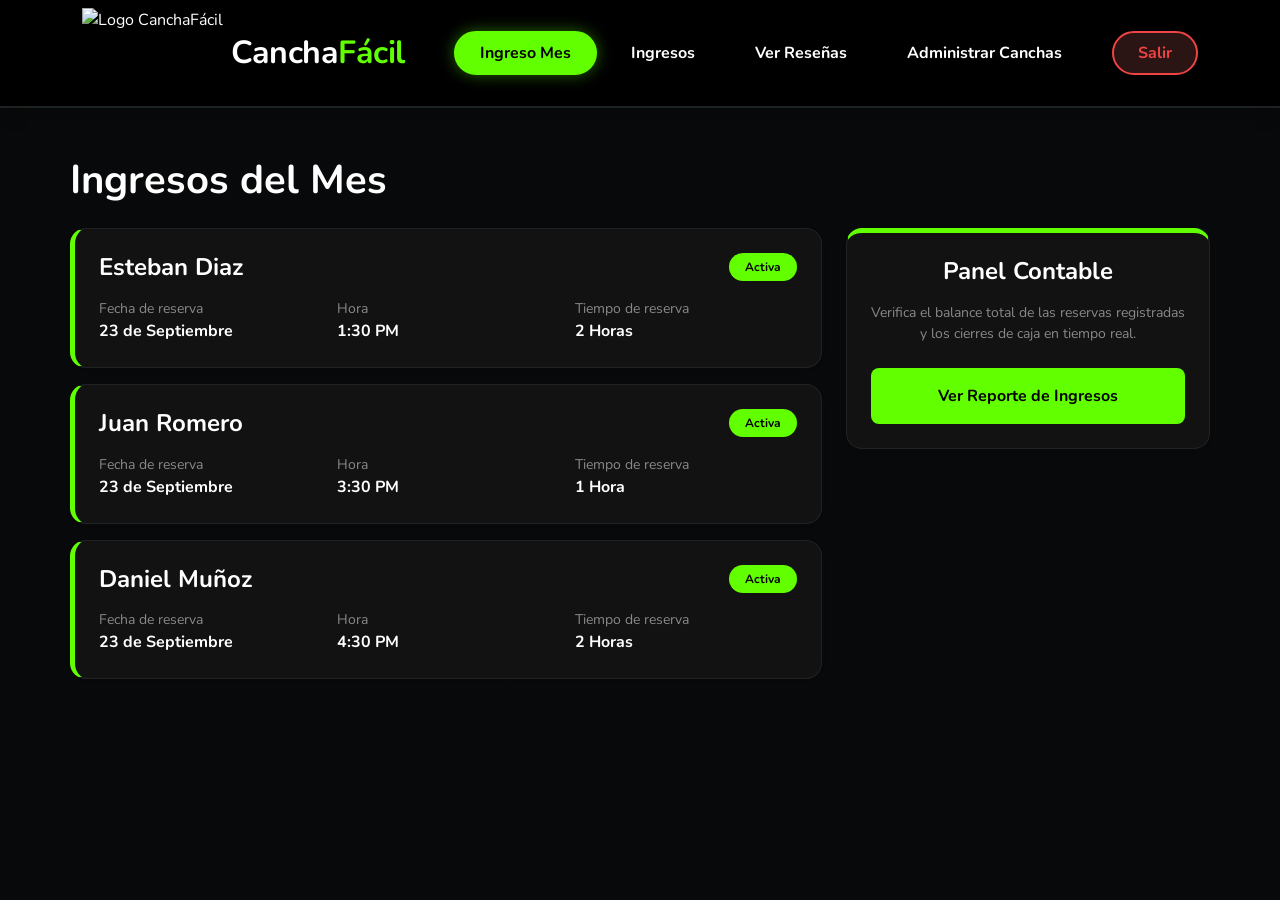
==== commit 31b96b67: "Arreglar estructura HTML en admi y agregar página de contacto" ====
--- a/html/admi.html
+++ b/html/admi.html
@@ -15,7 +15,7 @@
 </head>
 <body class="adm-body bg-dark text-white">
 
-    <!-- NAV PRINCIPAL CON PESTAÑAS INTERACTIVAS -->
+    <!-- Navegación -->
     <nav class="navbar navbar-expand-lg navbar-dark shadow cancha-nav">
         <div class="container">
             <div class="d-flex align-items-center">
@@ -48,7 +48,7 @@
                         </button>
                     </li>
                     <li class="nav-item" role="presentation">
-                        <button class="btn btn-custom rounded-pill" id="resenas-tab" data-bs-toggle="tab" data-bs-target="#sec-canchas" type="button" role="tab" aria-controls="sec-resenas" aria-selected="false">
+                        <button class="btn btn-custom rounded-pill" id="canchas-tab" data-bs-toggle="tab" data-bs-target="#sec-canchas" type="button" role="tab" aria-controls="sec-resenas" aria-selected="false">
                             Administrar Canchas
                         </button>
                     </li>
@@ -60,7 +60,7 @@
         </div>
     </nav>
 
-    <!-- CONTENEDOR GENERAL DE LAS SECCIONES -->
+    <!-- Secciones -->
     <main class="container-fluid px-3 px-md-5 py-5">
         <div class="tab-content" id="admTabsContent">
             <div class="tab-pane fade show active" id="sec-ingreso-mes" role="tabpanel" aria-labelledby="mes-tab">
@@ -68,7 +68,7 @@
                     <h1 class="text-white mb-4 fw-bold text-center text-md-start">Ingresos del Mes</h1>
                     
                     <div class="row g-4">
-                        <!-- LISTA DE RESERVAS -->
+                        <!-- Reservas -->
                         <div class="col-12 col-lg-8 d-flex flex-column gap-3">
                             <!-- Tarjeta 1 -->
                             <div class="tarjeta-reserva p-4 shadow-sm rounded-4">
@@ -137,7 +137,7 @@
                             </div>
                         </div>
 
-                        <!-- PANEL LATERAL -->
+                        <!-- Resumen -->
                         <div class="col-12 col-lg-4">
                             <div class="panel-lateral p-4 rounded-4 shadow-sm text-center">
                                 <h4 class="text-white mb-3 fw-bold">Panel Contable</h4>
@@ -151,22 +151,22 @@
                 </div>
             </div>
 
-            <!-- ======================================================== -->
-            <!-- SECCIÓN 2: HISTORIAL DE INGRESOS (Gráfica y Listado)      -->
-            <!-- ======================================================== -->
+            
+            <!-- Historial de ingresos -->
+            
             <div class="tab-pane fade" id="sec-ingresos" role="tabpanel" aria-labelledby="ingresos-tab">
                 <div class="container p-0">
                     <h1 class="text-white mb-4 fw-bold text-center text-md-start">Historial de Ingresos</h1>
 
                     <div class="row g-4">
-                        <!-- GRÁFICO HISTÓRICO -->
+                        <!-- Gráfico -->
                         <div class="col-12 col-lg-8">
                             <div class="cuadro-grafico p-4 rounded-4 shadow-sm d-flex justify-content-center align-items-center h-100">
                                 <img src="../imagenes/Gemini_Generated_Image_etcwueetcwueetcw.png" alt="Gráfico de barras" class="img-fluid rounded-3 shadow">
                             </div>
                         </div>
 
-                        <!-- HISTORIAL MENSUAL -->
+                        <!-- Meses -->
                         <div class="col-12 col-lg-4">
                             <div class="listado-meses d-flex flex-column gap-2 pe-1">
                                 <div class="tarjeta-mes p-3 shadow-sm rounded-4">
@@ -202,7 +202,7 @@
             <div class="tab-pane fade" id="sec-resenas" role="tabpanel" aria-labelledby="resenas-tab">
                 <section class="adm-root container-fluid p-0">
                     
-                    <!-- ENCABEZADO RESEÑAS -->
+                    <!-- Encabezado -->
                     <div class="adm-header d-flex flex-column flex-lg-row justify-content-between align-items-start align-items-lg-center gap-4 mb-4">
                         <div class="adm-header-left">
                             <h2 class="adm-titulo m-0">PANEL DE RESEÑAS</h2>
@@ -224,7 +224,7 @@
                         </div>
                     </div>
                  
-                    <!-- FILTROS Y BUSCADORES -->
+                    <!-- Filtros -->
                     <div class="adm-toolbar p-3 mb-4 d-flex flex-column flex-md-row justify-content-between align-items-stretch align-items-md-center gap-3">
                         <div class="adm-filtros d-flex flex-column flex-sm-row gap-2 flex-grow-1">
                             <select class="adm-select form-select" id="filtro-cancha" onchange="aplicarFiltros()">
@@ -248,7 +248,7 @@
                         </button>
                     </div>
                  
-                    <!-- TABLA DE ACTIVAS -->
+                    <!-- Reseñas activas -->
                     <div id="vista-activas">
                         <div class="adm-tabla-wrap custom-scrollbar">
                             <table class="adm-tabla" id="tabla-activas">
@@ -271,7 +271,7 @@
                         </div>
                     </div>
                  
-                    <!-- TABLA DE ARCHIVADAS -->
+                    <!-- Reseñas archivadas -->
                     <div id="vista-archivadas" style="display:none;">
                         <div class="adm-arch-banner p-3 mb-3 text-center text-sm-start rounded-3">
                              Reseñas archivadas — estas no son visibles para los usuarios regulares.
@@ -297,11 +297,11 @@
                         </div>
                     </div>
                  
-                    <!-- MODAL DE CONFIRMACIÓN DE ELIMINACIÓN -->
+                    <!-- Confirmación -->
                     <div class="adm-modal-overlay" id="modal-overlay" style="display:none;">
                         <div class="adm-modal p-4 text-center rounded-4">
                             <h3 class="adm-modal-titulo mb-2 fw-bold text-white">¿Eliminar reseña?</h3>
-                            <p class="adm-modal-texto mb-4 text-white-50">Esta acción es permanente y no se puede deshacer de ninguna forma.</p>
+                            <p class="adm-modal-texto mb-4 text-white-50">Esta acción es permanente y no se puede deshacer.</p>
                             <div class="adm-modal-btns d-flex justify-content-center gap-2">
                                 <button class="adm-btn-cancelar px-4 py-2 rounded-pill border-0 fw-bold" onclick="cerrarModal()">Cancelar</button>
                                 <button class="adm-btn-confirmar px-4 py-2 rounded-pill border-0 fw-bold text-white" id="btn-confirmar-eliminar">Eliminar</button>
@@ -312,12 +312,271 @@
                 </section>
             </div>
 
+            <div class="tab-pane fade" id="sec-canchas" role="tabpanel" aria-labelledby="canchas-tab">
+                <div class="container py-5">
+      <div class="d-flex justify-content-between align-items-center mb-4">
+        <h2>Administración de Canchas</h2>
+
+        <button
+          class="btn btn-success"
+          data-bs-toggle="modal"
+          data-bs-target="#modalCancha"
+          style="background-color: #62ff00; border-color: #62ff00; color: black"
+        >
+          + Agregar Cancha
+        </button>
+      </div>
+
+      <div class="row g-4">
+        <!-- CANCHA 1 -->
+        <div class="col-md-4">
+          <div
+            class="card shadow h-100"
+            style="background-color: #03045e; color: white"
+          >
+            <img
+              src="https://www.equiver.com.co/images/campos-futbol-microfutbol-grama-sintetica/campos-futbol-microfutbol-grama-sintetica-2.jpg"
+              class="card-img-top"
+              alt="Cancha"
+            />
+
+            <div class="card-body">
+              <h5 class="card-title">Cancha Principal</h5>
+
+              <p class="card-text">
+                <strong>Tipo:</strong> Fútbol 5 <br />
+                <strong>Precio:</strong> $50.000/hora
+              </p>
+
+              <span class="badge bg-success"> Disponible </span>
+            </div>
+
+            <div class="card-footer border-0 d-flex justify-content-between">
+              <button
+                class="btn btn-warning btn-sm"
+                style="
+                  background-color: #62ff00;
+                  border-color: #62ff00;
+                  color: black;
+                "
+              >
+                Editar
+              </button>
+
+              <button class="btn btn-danger btn-sm">Eliminar</button>
+            </div>
+          </div>
         </div>
-    </main>
-
-    <!-- ======================================================== -->
-    <!-- LOGICA JAVASCRIPT DEL PANEL DE RESEÑAS                   -->
-    <!-- ======================================================== -->
+
+        <!-- CANCHA 2 -->
+        <div class="col-md-4">
+          <div
+            class="card shadow h-100"
+            style="background-color: #03045e; color: white"
+          >
+            <img
+              src="https://encrypted-tbn0.gstatic.com/images?q=tbn:ANd9GcRW9qax95RyzyaB4_CHJXXMulQzpZMYt6vctA&s"
+              class="card-img-top"
+              alt="Cancha"
+            />
+
+            <div class="card-body">
+              <h5 class="card-title">Cancha Auxiliar</h5>
+
+              <p class="card-text">
+                <strong>Tipo:</strong> Fútbol 7 <br />
+                <strong>Precio:</strong> $80.000/hora
+              </p>
+
+              <span class="badge bg-secondary"> Mantenimiento </span>
+            </div>
+
+            <div class="card-footer border-0 d-flex justify-content-between">
+              <button
+                class="btn btn-warning btn-sm"
+                style="
+                  background-color: #62ff00;
+                  border-color: #62ff00;
+                  color: black;
+                "
+              >
+                Editar
+              </button>
+
+              <button class="btn btn-danger btn-sm">Eliminar</button>
+            </div>
+          </div>
+        </div>
+
+        <!-- CANCHA 3 -->
+        <div class="col-md-4">
+          <div
+            class="card shadow h-100"
+            style="background-color: #03045e; color: white"
+          >
+            <img
+              src="https://encrypted-tbn0.gstatic.com/images?q=tbn:ANd9GcQgSZSr3Ub_Aie0595A6NWWb-hUJp-svEa9xw&s"
+              class="card-img-top"
+              alt="Cancha"
+            />
+
+            <div class="card-body">
+              <h5 class="card-title">Cancha Sintética Norte</h5>
+
+              <p class="card-text">
+                <strong>Tipo:</strong> Fútbol 5 <br />
+                <strong>Precio:</strong> $60.000/hora
+              </p>
+
+              <span class="badge bg-success"> Disponible </span>
+            </div>
+
+            <div class="card-footer border-0 d-flex justify-content-between">
+              <button
+                class="btn btn-warning btn-sm"
+                style="
+                  background-color: #62ff00;
+                  border-color: #62ff00;
+                  color: black;
+                "
+              >
+                Editar
+              </button>
+
+              <button class="btn btn-danger btn-sm">Eliminar</button>
+            </div>
+          </div>
+        </div>
+
+        <!-- CANCHA 4 -->
+        <div class="col-md-4">
+          <div
+            class="card shadow h-100"
+            style="background-color: #03045e; color: white"
+          >
+            <img
+              src="https://encrypted-tbn0.gstatic.com/images?q=tbn:ANd9GcQsFDFRsVRmEBzpEdQgnl9x4sqxS-ZnNTWmiA&s"
+              class="card-img-top"
+              alt="Cancha"
+            />
+
+            <div class="card-body">
+              <h5 class="card-title">Cancha Principal</h5>
+
+              <p class="card-text">
+                <strong>Tipo:</strong> Fútbol 5 <br />
+                <strong>Precio:</strong> $50.000/hora
+              </p>
+
+              <span class="badge bg-success"> Disponible </span>
+            </div>
+
+            <div class="card-footer border-0 d-flex justify-content-between">
+              <button
+                class="btn btn-warning btn-sm"
+                style="
+                  background-color: #62ff00;
+                  border-color: #62ff00;
+                  color: black;
+                "
+              >
+                Editar
+              </button>
+
+              <button class="btn btn-danger btn-sm">Eliminar</button>
+            </div>
+          </div>
+        </div>
+
+        <!-- CANCHA 5 -->
+        <div class="col-md-4">
+          <div
+            class="card shadow h-100"
+            style="background-color: #03045e; color: white"
+          >
+            <img
+              src="https://encrypted-tbn0.gstatic.com/images?q=tbn:ANd9GcQIQ5MdjsJ09pKlqY3Jn0kwB3Ife_YXl5zOiA&s"
+              class="card-img-top"
+              alt="Cancha"
+            />
+
+            <div class="card-body">
+              <h5 class="card-title">Cancha Principal</h5>
+
+              <p class="card-text">
+                <strong>Tipo:</strong> Fútbol 5 <br />
+                <strong>Precio:</strong> $50.000/hora
+              </p>
+
+              <span class="badge bg-success"> Disponible </span>
+            </div>
+
+            <div class="card-footer border-0 d-flex justify-content-between">
+              <button
+                class="btn btn-warning btn-sm"
+                style="
+                  background-color: #62ff00;
+                  border-color: #62ff00;
+                  color: black;
+                "
+              >
+                Editar
+              </button>
+
+              <button class="btn btn-danger btn-sm">Eliminar</button>
+            </div>
+          </div>
+        </div>
+
+        <!-- CANCHA 6 -->
+        <div class="col-md-4">
+          <div
+            class="card shadow h-100"
+            style="background-color: #03045e; color: white"
+          >
+            <img
+              src="https://www2.culturarecreacionydeporte.gov.co/sites/default/files/styles/escala_800_px/public/2015_articulos_2/cfiip.jpg?itok=UzCjkm7B"
+              class="card-img-top"
+              alt="Cancha"
+            />
+
+            <div class="card-body">
+              <h5 class="card-title">Cancha Principal</h5>
+
+              <p class="card-text">
+                <strong>Tipo:</strong> Fútbol 5 <br />
+                <strong>Precio:</strong> $50.000/hora
+              </p>
+
+              <span class="badge bg-success"> Disponible </span>
+            </div>
+
+            <div class="card-footer border-0 d-flex justify-content-between">
+              <button
+                class="btn btn-warning btn-sm"
+                style="
+                  background-color: #62ff00;
+                  border-color: #62ff00;
+                  color: black;
+                "
+              >
+                Editar
+              </button>
+
+              <button class="btn btn-danger btn-sm">Eliminar</button>
+            </div>
+          </div>
+        </div>
+      </div>
+    </div>
+
+    </div>
+
+</main>
+
+    
+    <!-- Funciones -->
+    
     <script>
     function fechaAleatoria() {
         const ahora = new Date();
@@ -327,11 +586,11 @@
     }
      
     let activas = [
-        { id:1, nombre:"Carlos Mendoza", jugador:"Capitán de equipo", cancha:"Fútbol 8", estrellas:5, texto:"La iluminación nocturna es excelente, jugamos hasta las 11 pm sin ningún problema. El pasto sintético en perfecto estado.", fecha: fechaAleatoria() },
-        { id:2, nombre:"Valentina Ríos", jugador:"Jugadora amateur", cancha:"Fútbol 5", estrellas:5, texto:"Reservé en menos de 2 minutos desde el celular. Proceso súper fácil y el precio es muy justo para la calidad que ofrecen.", fecha: fechaAleatoria() },
-        { id:3, nombre:"Andrés Camargo", jugador:"Organizador de torneos", cancha:"Cancha múltiple", estrellas:5, texto:"Organizamos torneos aquí cada mes. El staff es puntual y las canchas siempre en perfectas condiciones. Totalmente recomendado.", fecha: fechaAleatoria() },
+        { id:1, nombre:"Carlos Mendoza", jugador:"Capitán de equipo", cancha:"Fútbol 8", estrellas:5, texto:"La iluminación nocturna es excelente, jugamos hasta las 11 p. m. sin ningún problema. El pasto sintético está en perfecto estado.", fecha: fechaAleatoria() },
+        { id:2, nombre:"Valentina Ríos", jugador:"Jugadora amateur", cancha:"Fútbol 5", estrellas:5, texto:"Reservé en menos de 2 minutos desde el celular. El proceso es súper fácil y el precio es muy justo para la calidad que ofrecen.", fecha: fechaAleatoria() },
+        { id:3, nombre:"Andrés Camargo", jugador:"Organizador de torneos", cancha:"Cancha múltiple", estrellas:5, texto:"Organizamos torneos aquí cada mes. El personal es puntual y las canchas siempre están en perfectas condiciones. Totalmente recomendado.", fecha: fechaAleatoria() },
         { id:4, nombre:"María Fernanda G.", jugador:"Jugadora recreativa", cancha:"Fútbol 5", estrellas:5, texto:"Me sorprendió lo bien cuidada que está la grama. Ambiente seguro y muy limpio. Volvería mil veces más sin dudarlo.", fecha: fechaAleatoria() },
-        { id:5, nombre:"Felipe Ortega", jugador:"Jugador semiprofesional", cancha:"Fútbol 8", estrellas:4, texto:"La cancha es de muy buena calidad. Solo sugeriría agregar más zona de descanso para los jugadores que esperan turno.", fecha: fechaAleatoria() }
+        { id:5, nombre:"Felipe Ortega", jugador:"Jugador semiprofesional", cancha:"Fútbol 8", estrellas:4, texto:"La cancha es de muy buena calidad. Solo sugeriría agregar más zonas de descanso para los jugadores que esperan turno.", fecha: fechaAleatoria() }
     ];
      
     let archivadas = [];
@@ -498,265 +757,8 @@
     </script>
 
 
-    <!-- CONTENIDO PRINCIPAL -->
-    <div class="container py-5"id="sec-canchas">
-      <div class="d-flex justify-content-between align-items-center mb-4">
-        <h2>Administración de Canchas</h2>
-
-        <button
-          class="btn btn-success"
-          data-bs-toggle="modal"
-          data-bs-target="#modalCancha"
-          style="background-color: #62ff00; border-color: #62ff00; color: black"
-        >
-          + Agregar Cancha
-        </button>
-      </div>
-
-      <div class="row g-4">
-        <!-- CANCHA 1 -->
-        <div class="col-md-4">
-          <div
-            class="card shadow h-100"
-            style="background-color: #03045e; color: white"
-          >
-            <img
-              src="https://www.equiver.com.co/images/campos-futbol-microfutbol-grama-sintetica/campos-futbol-microfutbol-grama-sintetica-2.jpg"
-              class="card-img-top"
-              alt="Cancha"
-            />
-
-            <div class="card-body">
-              <h5 class="card-title">Cancha Principal</h5>
-
-              <p class="card-text">
-                <strong>Tipo:</strong> Fútbol 5 <br />
-                <strong>Precio:</strong> $50.000/hora
-              </p>
-
-              <span class="badge bg-success"> Disponible </span>
-            </div>
-
-            <div class="card-footer border-0 d-flex justify-content-between">
-              <button
-                class="btn btn-warning btn-sm"
-                style="
-                  background-color: #62ff00;
-                  border-color: #62ff00;
-                  color: black;
-                "
-              >
-                Editar
-              </button>
-
-              <button class="btn btn-danger btn-sm">Eliminar</button>
-            </div>
-          </div>
-        </div>
-
-        <!-- CANCHA 2 -->
-        <div class="col-md-4">
-          <div
-            class="card shadow h-100"
-            style="background-color: #03045e; color: white"
-          >
-            <img
-              src="https://encrypted-tbn0.gstatic.com/images?q=tbn:ANd9GcRW9qax95RyzyaB4_CHJXXMulQzpZMYt6vctA&s"
-              class="card-img-top"
-              alt="Cancha"
-            />
-
-            <div class="card-body">
-              <h5 class="card-title">Cancha Auxiliar</h5>
-
-              <p class="card-text">
-                <strong>Tipo:</strong> Fútbol 7 <br />
-                <strong>Precio:</strong> $80.000/hora
-              </p>
-
-              <span class="badge bg-secondary"> Mantenimiento </span>
-            </div>
-
-            <div class="card-footer border-0 d-flex justify-content-between">
-              <button
-                class="btn btn-warning btn-sm"
-                style="
-                  background-color: #62ff00;
-                  border-color: #62ff00;
-                  color: black;
-                "
-              >
-                Editar
-              </button>
-
-              <button class="btn btn-danger btn-sm">Eliminar</button>
-            </div>
-          </div>
-        </div>
-
-        <!-- CANCHA 3 -->
-        <div class="col-md-4">
-          <div
-            class="card shadow h-100"
-            style="background-color: #03045e; color: white"
-          >
-            <img
-              src="https://encrypted-tbn0.gstatic.com/images?q=tbn:ANd9GcQgSZSr3Ub_Aie0595A6NWWb-hUJp-svEa9xw&s"
-              class="card-img-top"
-              alt="Cancha"
-            />
-
-            <div class="card-body">
-              <h5 class="card-title">Cancha Sintética Norte</h5>
-
-              <p class="card-text">
-                <strong>Tipo:</strong> Fútbol 5 <br />
-                <strong>Precio:</strong> $60.000/hora
-              </p>
-
-              <span class="badge bg-success"> Disponible </span>
-            </div>
-
-            <div class="card-footer border-0 d-flex justify-content-between">
-              <button
-                class="btn btn-warning btn-sm"
-                style="
-                  background-color: #62ff00;
-                  border-color: #62ff00;
-                  color: black;
-                "
-              >
-                Editar
-              </button>
-
-              <button class="btn btn-danger btn-sm">Eliminar</button>
-            </div>
-          </div>
-        </div>
-
-        <!-- CANCHA 4 -->
-        <div class="col-md-4">
-          <div
-            class="card shadow h-100"
-            style="background-color: #03045e; color: white"
-          >
-            <img
-              src="https://encrypted-tbn0.gstatic.com/images?q=tbn:ANd9GcQsFDFRsVRmEBzpEdQgnl9x4sqxS-ZnNTWmiA&s"
-              class="card-img-top"
-              alt="Cancha"
-            />
-
-            <div class="card-body">
-              <h5 class="card-title">Cancha Principal</h5>
-
-              <p class="card-text">
-                <strong>Tipo:</strong> Fútbol 5 <br />
-                <strong>Precio:</strong> $50.000/hora
-              </p>
-
-              <span class="badge bg-success"> Disponible </span>
-            </div>
-
-            <div class="card-footer border-0 d-flex justify-content-between">
-              <button
-                class="btn btn-warning btn-sm"
-                style="
-                  background-color: #62ff00;
-                  border-color: #62ff00;
-                  color: black;
-                "
-              >
-                Editar
-              </button>
-
-              <button class="btn btn-danger btn-sm">Eliminar</button>
-            </div>
-          </div>
-        </div>
-
-        <!-- CANCHA 5 -->
-        <div class="col-md-4">
-          <div
-            class="card shadow h-100"
-            style="background-color: #03045e; color: white"
-          >
-            <img
-              src="https://encrypted-tbn0.gstatic.com/images?q=tbn:ANd9GcQIQ5MdjsJ09pKlqY3Jn0kwB3Ife_YXl5zOiA&s"
-              class="card-img-top"
-              alt="Cancha"
-            />
-
-            <div class="card-body">
-              <h5 class="card-title">Cancha Principal</h5>
-
-              <p class="card-text">
-                <strong>Tipo:</strong> Fútbol 5 <br />
-                <strong>Precio:</strong> $50.000/hora
-              </p>
-
-              <span class="badge bg-success"> Disponible </span>
-            </div>
-
-            <div class="card-footer border-0 d-flex justify-content-between">
-              <button
-                class="btn btn-warning btn-sm"
-                style="
-                  background-color: #62ff00;
-                  border-color: #62ff00;
-                  color: black;
-                "
-              >
-                Editar
-              </button>
-
-              <button class="btn btn-danger btn-sm">Eliminar</button>
-            </div>
-          </div>
-        </div>
-
-        <!-- CANCHA 6 -->
-        <div class="col-md-4">
-          <div
-            class="card shadow h-100"
-            style="background-color: #03045e; color: white"
-          >
-            <img
-              src="https://www2.culturarecreacionydeporte.gov.co/sites/default/files/styles/escala_800_px/public/2015_articulos_2/cfiip.jpg?itok=UzCjkm7B"
-              class="card-img-top"
-              alt="Cancha"
-            />
-
-            <div class="card-body">
-              <h5 class="card-title">Cancha Principal</h5>
-
-              <p class="card-text">
-                <strong>Tipo:</strong> Fútbol 5 <br />
-                <strong>Precio:</strong> $50.000/hora
-              </p>
-
-              <span class="badge bg-success"> Disponible </span>
-            </div>
-
-            <div class="card-footer border-0 d-flex justify-content-between">
-              <button
-                class="btn btn-warning btn-sm"
-                style="
-                  background-color: #62ff00;
-                  border-color: #62ff00;
-                  color: black;
-                "
-              >
-                Editar
-              </button>
-
-              <button class="btn btn-danger btn-sm">Eliminar</button>
-            </div>
-          </div>
-        </div>
-      </div>
-    </div>
-
-    <!-- MODAL AGREGAR CANCHA -->
+    <!-- Canchas -->
+    <!-- Agregar cancha -->
     <div class="modal fade" id="modalCancha" tabindex="-1">
       <div class="modal-dialog">
         <div class="modal-content">
@@ -817,7 +819,7 @@
       </div>
     </div>
      
-    <!-- Bootstrap 5 Bundle JS -->
+    <!-- Bootstrap -->
     <script src="https://cdn.jsdelivr.net/npm/bootstrap@5.3.2/dist/js/bootstrap.bundle.min.js"></script>
 </body>
 </html>
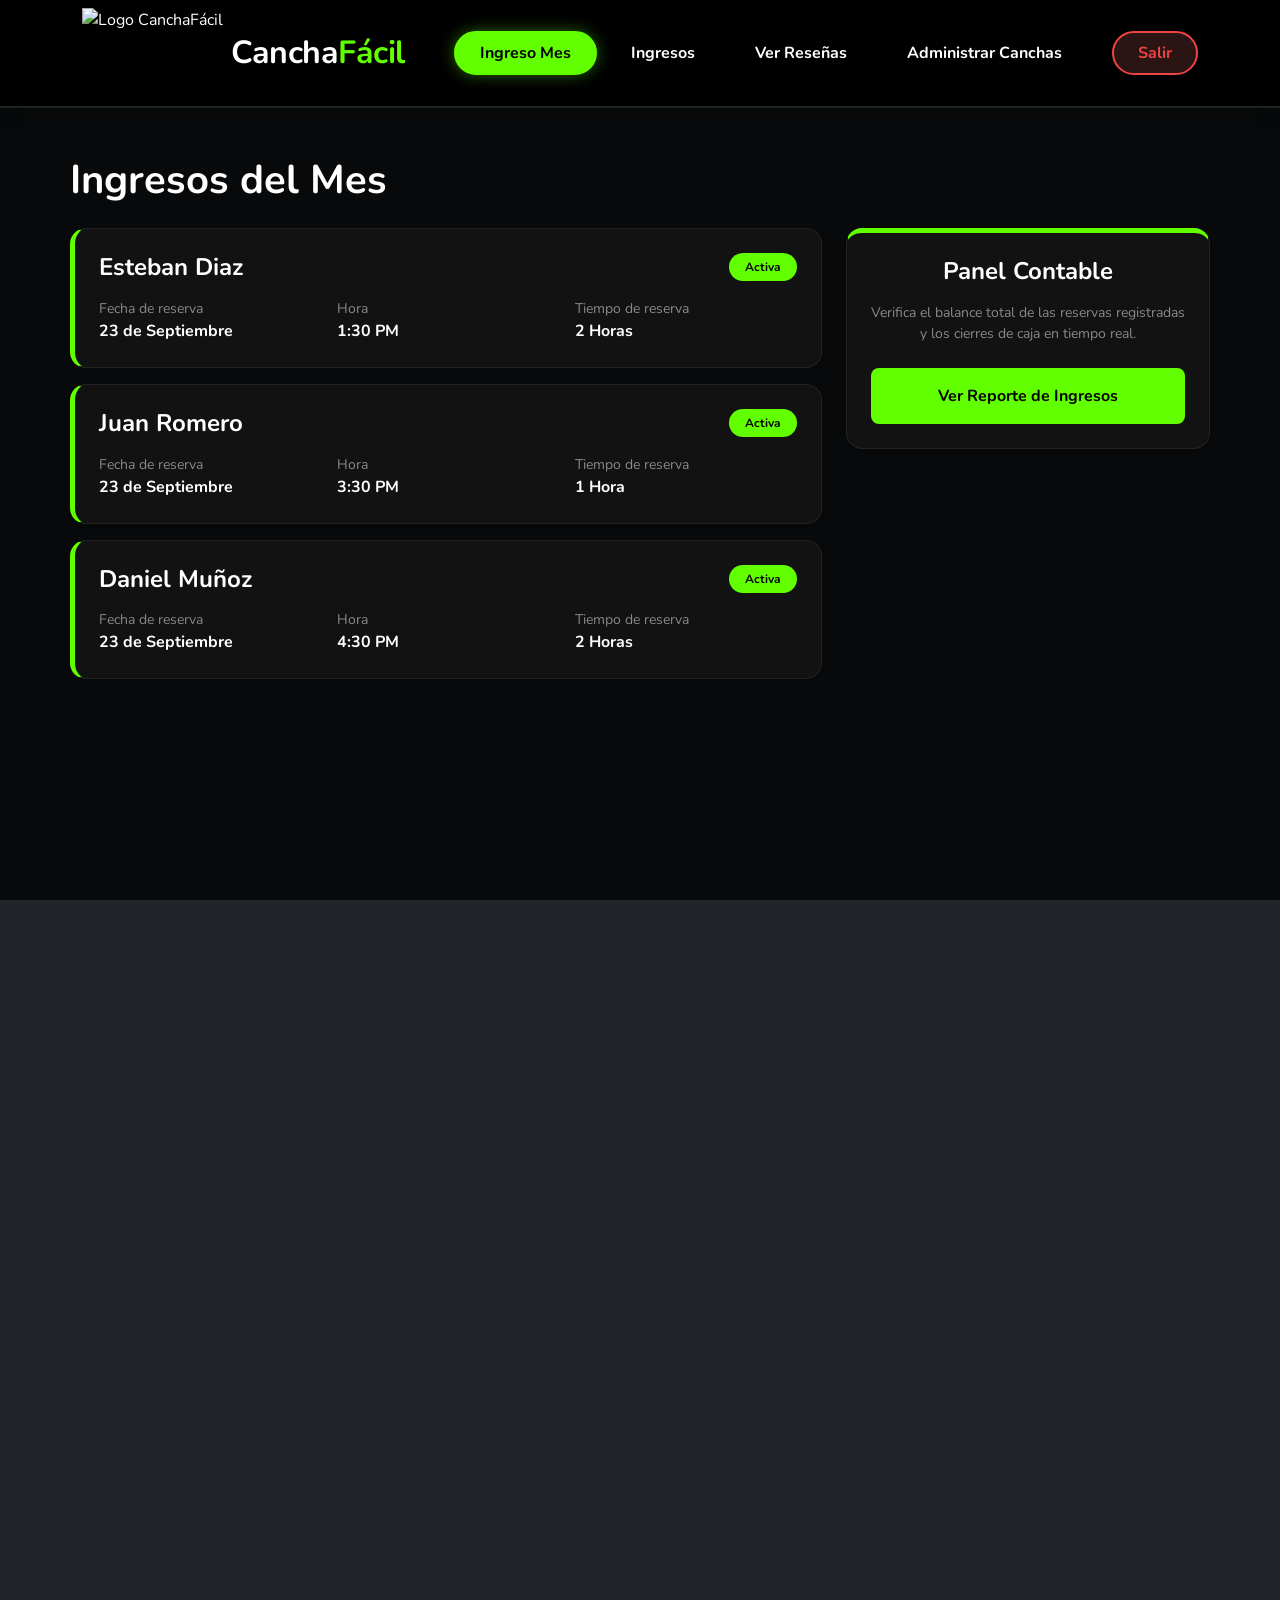
==== commit fdfdc902: "Arreglar estructura HTML en admi y agregar página de contacto" ====
--- a/html/admi.html
+++ b/html/admi.html
@@ -312,8 +312,10 @@
                 </section>
             </div>
 
-            <div class="tab-pane fade" id="sec-canchas" role="tabpanel" aria-labelledby="canchas-tab">
-                <div class="container py-5">
+        </div>
+    
+<div class="tab-pane fade" id="sec-canchas" role="tabpanel" aria-labelledby="canchas-tab">
+<div class="container py-5"id="sec-canchas">
       <div class="d-flex justify-content-between align-items-center mb-4">
         <h2>Administración de Canchas</h2>
 
@@ -570,7 +572,8 @@
       </div>
     </div>
 
-    </div>
+    
+</div>
 
 </main>
 
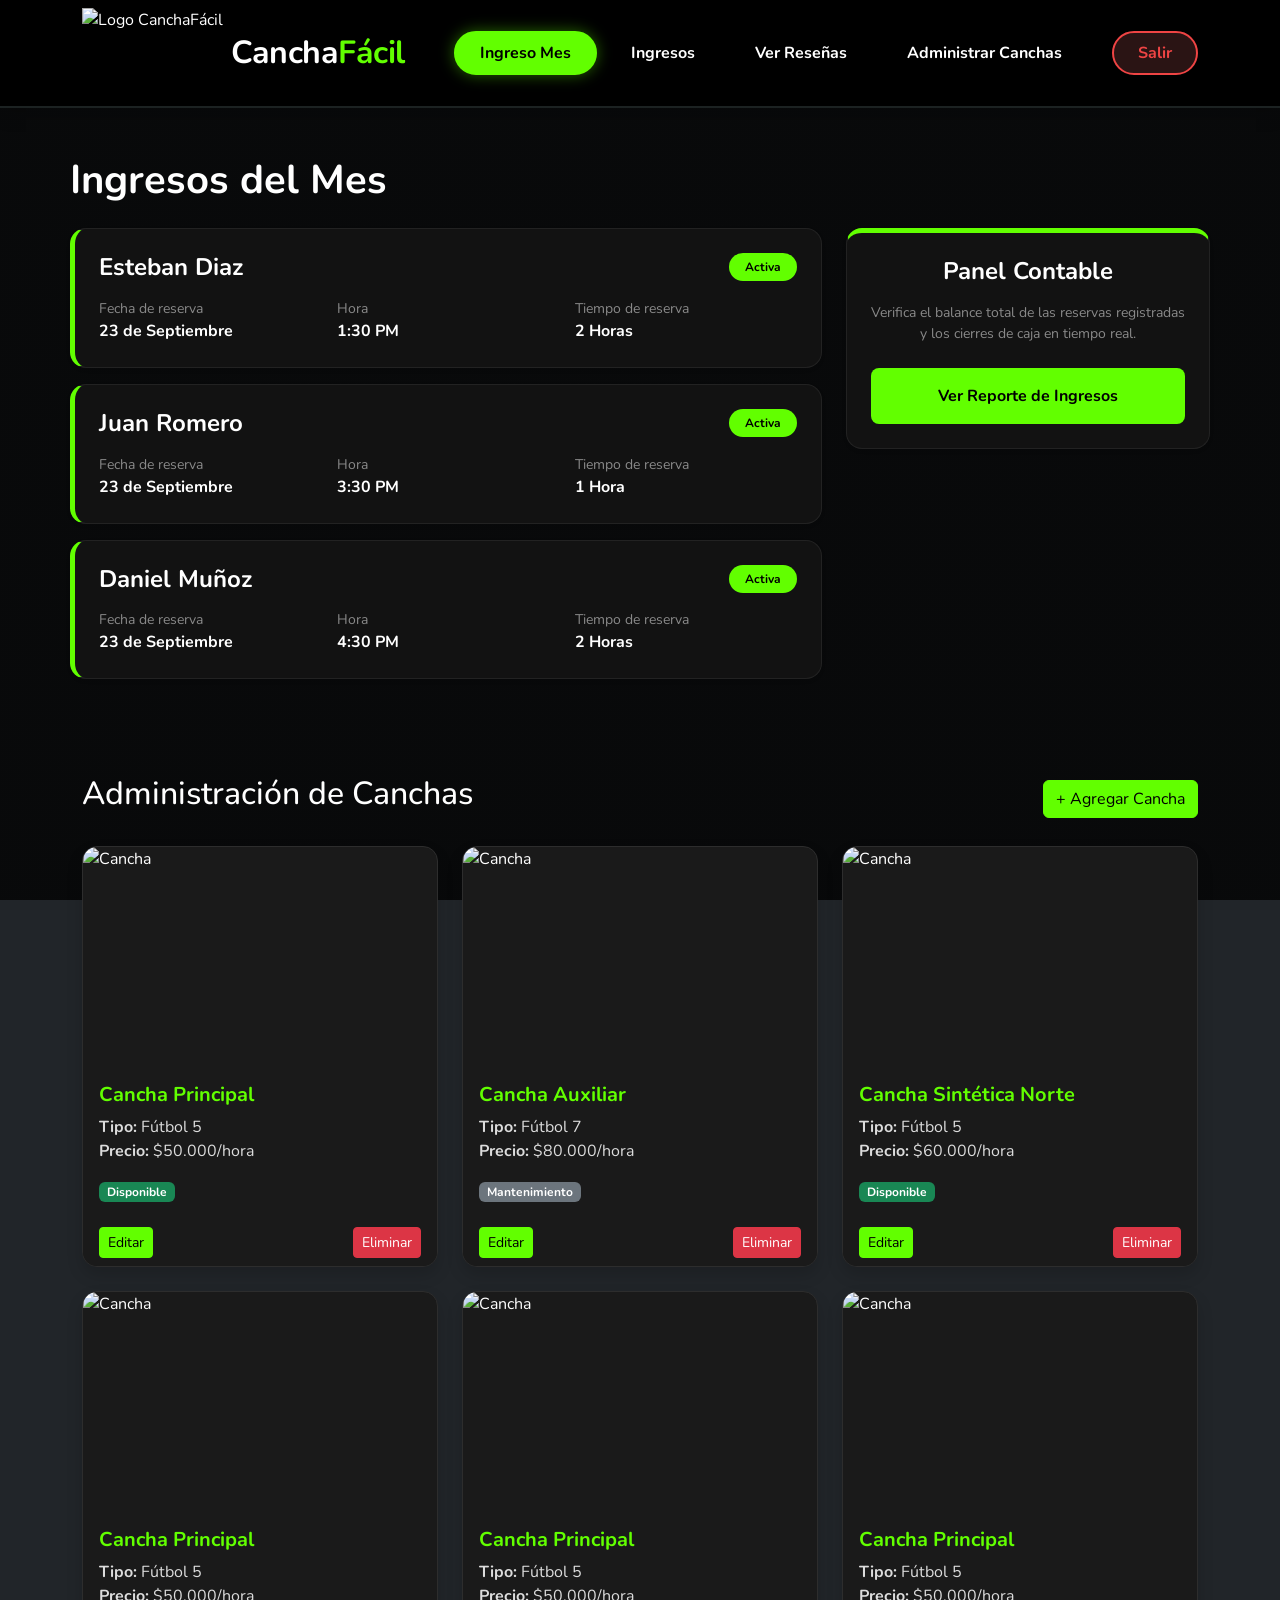
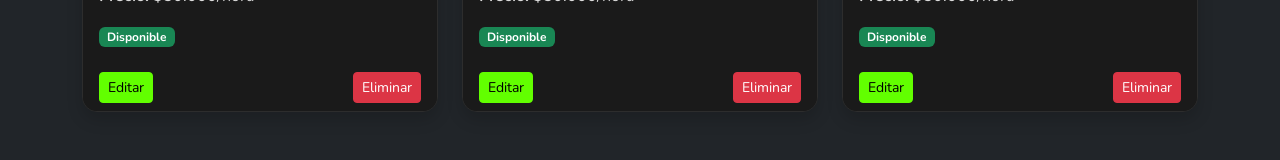
==== commit 20757dda: "Merge branch 'agents/espacio-en-archivo-admi'" ====
--- a/html/admi.html
+++ b/html/admi.html
@@ -313,273 +313,11 @@
             </div>
 
         </div>
-    
-<div class="tab-pane fade" id="sec-canchas" role="tabpanel" aria-labelledby="canchas-tab">
-<div class="container py-5"id="sec-canchas">
-      <div class="d-flex justify-content-between align-items-center mb-4">
-        <h2>Administración de Canchas</h2>
-
-        <button
-          class="btn btn-success"
-          data-bs-toggle="modal"
-          data-bs-target="#modalCancha"
-          style="background-color: #62ff00; border-color: #62ff00; color: black"
-        >
-          + Agregar Cancha
-        </button>
-      </div>
-
-      <div class="row g-4">
-        <!-- CANCHA 1 -->
-        <div class="col-md-4">
-          <div
-            class="card shadow h-100"
-            style="background-color: #03045e; color: white"
-          >
-            <img
-              src="https://www.equiver.com.co/images/campos-futbol-microfutbol-grama-sintetica/campos-futbol-microfutbol-grama-sintetica-2.jpg"
-              class="card-img-top"
-              alt="Cancha"
-            />
-
-            <div class="card-body">
-              <h5 class="card-title">Cancha Principal</h5>
-
-              <p class="card-text">
-                <strong>Tipo:</strong> Fútbol 5 <br />
-                <strong>Precio:</strong> $50.000/hora
-              </p>
-
-              <span class="badge bg-success"> Disponible </span>
-            </div>
-
-            <div class="card-footer border-0 d-flex justify-content-between">
-              <button
-                class="btn btn-warning btn-sm"
-                style="
-                  background-color: #62ff00;
-                  border-color: #62ff00;
-                  color: black;
-                "
-              >
-                Editar
-              </button>
-
-              <button class="btn btn-danger btn-sm">Eliminar</button>
-            </div>
-          </div>
-        </div>
-
-        <!-- CANCHA 2 -->
-        <div class="col-md-4">
-          <div
-            class="card shadow h-100"
-            style="background-color: #03045e; color: white"
-          >
-            <img
-              src="https://encrypted-tbn0.gstatic.com/images?q=tbn:ANd9GcRW9qax95RyzyaB4_CHJXXMulQzpZMYt6vctA&s"
-              class="card-img-top"
-              alt="Cancha"
-            />
-
-            <div class="card-body">
-              <h5 class="card-title">Cancha Auxiliar</h5>
-
-              <p class="card-text">
-                <strong>Tipo:</strong> Fútbol 7 <br />
-                <strong>Precio:</strong> $80.000/hora
-              </p>
-
-              <span class="badge bg-secondary"> Mantenimiento </span>
-            </div>
-
-            <div class="card-footer border-0 d-flex justify-content-between">
-              <button
-                class="btn btn-warning btn-sm"
-                style="
-                  background-color: #62ff00;
-                  border-color: #62ff00;
-                  color: black;
-                "
-              >
-                Editar
-              </button>
-
-              <button class="btn btn-danger btn-sm">Eliminar</button>
-            </div>
-          </div>
-        </div>
-
-        <!-- CANCHA 3 -->
-        <div class="col-md-4">
-          <div
-            class="card shadow h-100"
-            style="background-color: #03045e; color: white"
-          >
-            <img
-              src="https://encrypted-tbn0.gstatic.com/images?q=tbn:ANd9GcQgSZSr3Ub_Aie0595A6NWWb-hUJp-svEa9xw&s"
-              class="card-img-top"
-              alt="Cancha"
-            />
-
-            <div class="card-body">
-              <h5 class="card-title">Cancha Sintética Norte</h5>
-
-              <p class="card-text">
-                <strong>Tipo:</strong> Fútbol 5 <br />
-                <strong>Precio:</strong> $60.000/hora
-              </p>
-
-              <span class="badge bg-success"> Disponible </span>
-            </div>
-
-            <div class="card-footer border-0 d-flex justify-content-between">
-              <button
-                class="btn btn-warning btn-sm"
-                style="
-                  background-color: #62ff00;
-                  border-color: #62ff00;
-                  color: black;
-                "
-              >
-                Editar
-              </button>
-
-              <button class="btn btn-danger btn-sm">Eliminar</button>
-            </div>
-          </div>
-        </div>
-
-        <!-- CANCHA 4 -->
-        <div class="col-md-4">
-          <div
-            class="card shadow h-100"
-            style="background-color: #03045e; color: white"
-          >
-            <img
-              src="https://encrypted-tbn0.gstatic.com/images?q=tbn:ANd9GcQsFDFRsVRmEBzpEdQgnl9x4sqxS-ZnNTWmiA&s"
-              class="card-img-top"
-              alt="Cancha"
-            />
-
-            <div class="card-body">
-              <h5 class="card-title">Cancha Principal</h5>
-
-              <p class="card-text">
-                <strong>Tipo:</strong> Fútbol 5 <br />
-                <strong>Precio:</strong> $50.000/hora
-              </p>
-
-              <span class="badge bg-success"> Disponible </span>
-            </div>
-
-            <div class="card-footer border-0 d-flex justify-content-between">
-              <button
-                class="btn btn-warning btn-sm"
-                style="
-                  background-color: #62ff00;
-                  border-color: #62ff00;
-                  color: black;
-                "
-              >
-                Editar
-              </button>
-
-              <button class="btn btn-danger btn-sm">Eliminar</button>
-            </div>
-          </div>
-        </div>
-
-        <!-- CANCHA 5 -->
-        <div class="col-md-4">
-          <div
-            class="card shadow h-100"
-            style="background-color: #03045e; color: white"
-          >
-            <img
-              src="https://encrypted-tbn0.gstatic.com/images?q=tbn:ANd9GcQIQ5MdjsJ09pKlqY3Jn0kwB3Ife_YXl5zOiA&s"
-              class="card-img-top"
-              alt="Cancha"
-            />
-
-            <div class="card-body">
-              <h5 class="card-title">Cancha Principal</h5>
-
-              <p class="card-text">
-                <strong>Tipo:</strong> Fútbol 5 <br />
-                <strong>Precio:</strong> $50.000/hora
-              </p>
-
-              <span class="badge bg-success"> Disponible </span>
-            </div>
-
-            <div class="card-footer border-0 d-flex justify-content-between">
-              <button
-                class="btn btn-warning btn-sm"
-                style="
-                  background-color: #62ff00;
-                  border-color: #62ff00;
-                  color: black;
-                "
-              >
-                Editar
-              </button>
-
-              <button class="btn btn-danger btn-sm">Eliminar</button>
-            </div>
-          </div>
-        </div>
-
-        <!-- CANCHA 6 -->
-        <div class="col-md-4">
-          <div
-            class="card shadow h-100"
-            style="background-color: #03045e; color: white"
-          >
-            <img
-              src="https://www2.culturarecreacionydeporte.gov.co/sites/default/files/styles/escala_800_px/public/2015_articulos_2/cfiip.jpg?itok=UzCjkm7B"
-              class="card-img-top"
-              alt="Cancha"
-            />
-
-            <div class="card-body">
-              <h5 class="card-title">Cancha Principal</h5>
-
-              <p class="card-text">
-                <strong>Tipo:</strong> Fútbol 5 <br />
-                <strong>Precio:</strong> $50.000/hora
-              </p>
-
-              <span class="badge bg-success"> Disponible </span>
-            </div>
-
-            <div class="card-footer border-0 d-flex justify-content-between">
-              <button
-                class="btn btn-warning btn-sm"
-                style="
-                  background-color: #62ff00;
-                  border-color: #62ff00;
-                  color: black;
-                "
-              >
-                Editar
-              </button>
-
-              <button class="btn btn-danger btn-sm">Eliminar</button>
-            </div>
-          </div>
-        </div>
-      </div>
-    </div>
-
-    
-</div>
-
-</main>
-
-    
-    <!-- Funciones -->
-    
+    </main>
+
+    <!-- ======================================================== -->
+    <!-- LOGICA JAVASCRIPT DEL PANEL DE RESEÑAS                   -->
+    <!-- ======================================================== -->
     <script>
     function fechaAleatoria() {
         const ahora = new Date();
@@ -589,11 +327,11 @@
     }
      
     let activas = [
-        { id:1, nombre:"Carlos Mendoza", jugador:"Capitán de equipo", cancha:"Fútbol 8", estrellas:5, texto:"La iluminación nocturna es excelente, jugamos hasta las 11 p. m. sin ningún problema. El pasto sintético está en perfecto estado.", fecha: fechaAleatoria() },
-        { id:2, nombre:"Valentina Ríos", jugador:"Jugadora amateur", cancha:"Fútbol 5", estrellas:5, texto:"Reservé en menos de 2 minutos desde el celular. El proceso es súper fácil y el precio es muy justo para la calidad que ofrecen.", fecha: fechaAleatoria() },
-        { id:3, nombre:"Andrés Camargo", jugador:"Organizador de torneos", cancha:"Cancha múltiple", estrellas:5, texto:"Organizamos torneos aquí cada mes. El personal es puntual y las canchas siempre están en perfectas condiciones. Totalmente recomendado.", fecha: fechaAleatoria() },
+        { id:1, nombre:"Carlos Mendoza", jugador:"Capitán de equipo", cancha:"Fútbol 8", estrellas:5, texto:"La iluminación nocturna es excelente, jugamos hasta las 11 pm sin ningún problema. El pasto sintético en perfecto estado.", fecha: fechaAleatoria() },
+        { id:2, nombre:"Valentina Ríos", jugador:"Jugadora amateur", cancha:"Fútbol 5", estrellas:5, texto:"Reservé en menos de 2 minutos desde el celular. Proceso súper fácil y el precio es muy justo para la calidad que ofrecen.", fecha: fechaAleatoria() },
+        { id:3, nombre:"Andrés Camargo", jugador:"Organizador de torneos", cancha:"Cancha múltiple", estrellas:5, texto:"Organizamos torneos aquí cada mes. El staff es puntual y las canchas siempre en perfectas condiciones. Totalmente recomendado.", fecha: fechaAleatoria() },
         { id:4, nombre:"María Fernanda G.", jugador:"Jugadora recreativa", cancha:"Fútbol 5", estrellas:5, texto:"Me sorprendió lo bien cuidada que está la grama. Ambiente seguro y muy limpio. Volvería mil veces más sin dudarlo.", fecha: fechaAleatoria() },
-        { id:5, nombre:"Felipe Ortega", jugador:"Jugador semiprofesional", cancha:"Fútbol 8", estrellas:4, texto:"La cancha es de muy buena calidad. Solo sugeriría agregar más zonas de descanso para los jugadores que esperan turno.", fecha: fechaAleatoria() }
+        { id:5, nombre:"Felipe Ortega", jugador:"Jugador semiprofesional", cancha:"Fútbol 8", estrellas:4, texto:"La cancha es de muy buena calidad. Solo sugeriría agregar más zona de descanso para los jugadores que esperan turno.", fecha: fechaAleatoria() }
     ];
      
     let archivadas = [];
@@ -760,8 +498,265 @@
     </script>
 
 
-    <!-- Canchas -->
-    <!-- Agregar cancha -->
+    <!-- CONTENIDO PRINCIPAL -->
+    <div class="container py-5"id="sec-canchas">
+      <div class="d-flex justify-content-between align-items-center mb-4">
+        <h2>Administración de Canchas</h2>
+
+        <button
+          class="btn btn-success"
+          data-bs-toggle="modal"
+          data-bs-target="#modalCancha"
+          style="background-color: #62ff00; border-color: #62ff00; color: black"
+        >
+          + Agregar Cancha
+        </button>
+      </div>
+
+      <div class="row g-4">
+        <!-- CANCHA 1 -->
+        <div class="col-md-4">
+          <div
+            class="card shadow h-100"
+            style="background-color: #03045e; color: white"
+          >
+            <img
+              src="https://www.equiver.com.co/images/campos-futbol-microfutbol-grama-sintetica/campos-futbol-microfutbol-grama-sintetica-2.jpg"
+              class="card-img-top"
+              alt="Cancha"
+            />
+
+            <div class="card-body">
+              <h5 class="card-title">Cancha Principal</h5>
+
+              <p class="card-text">
+                <strong>Tipo:</strong> Fútbol 5 <br />
+                <strong>Precio:</strong> $50.000/hora
+              </p>
+
+              <span class="badge bg-success"> Disponible </span>
+            </div>
+
+            <div class="card-footer border-0 d-flex justify-content-between">
+              <button
+                class="btn btn-warning btn-sm"
+                style="
+                  background-color: #62ff00;
+                  border-color: #62ff00;
+                  color: black;
+                "
+              >
+                Editar
+              </button>
+
+              <button class="btn btn-danger btn-sm">Eliminar</button>
+            </div>
+          </div>
+        </div>
+
+        <!-- CANCHA 2 -->
+        <div class="col-md-4">
+          <div
+            class="card shadow h-100"
+            style="background-color: #03045e; color: white"
+          >
+            <img
+              src="https://encrypted-tbn0.gstatic.com/images?q=tbn:ANd9GcRW9qax95RyzyaB4_CHJXXMulQzpZMYt6vctA&s"
+              class="card-img-top"
+              alt="Cancha"
+            />
+
+            <div class="card-body">
+              <h5 class="card-title">Cancha Auxiliar</h5>
+
+              <p class="card-text">
+                <strong>Tipo:</strong> Fútbol 7 <br />
+                <strong>Precio:</strong> $80.000/hora
+              </p>
+
+              <span class="badge bg-secondary"> Mantenimiento </span>
+            </div>
+
+            <div class="card-footer border-0 d-flex justify-content-between">
+              <button
+                class="btn btn-warning btn-sm"
+                style="
+                  background-color: #62ff00;
+                  border-color: #62ff00;
+                  color: black;
+                "
+              >
+                Editar
+              </button>
+
+              <button class="btn btn-danger btn-sm">Eliminar</button>
+            </div>
+          </div>
+        </div>
+
+        <!-- CANCHA 3 -->
+        <div class="col-md-4">
+          <div
+            class="card shadow h-100"
+            style="background-color: #03045e; color: white"
+          >
+            <img
+              src="https://encrypted-tbn0.gstatic.com/images?q=tbn:ANd9GcQgSZSr3Ub_Aie0595A6NWWb-hUJp-svEa9xw&s"
+              class="card-img-top"
+              alt="Cancha"
+            />
+
+            <div class="card-body">
+              <h5 class="card-title">Cancha Sintética Norte</h5>
+
+              <p class="card-text">
+                <strong>Tipo:</strong> Fútbol 5 <br />
+                <strong>Precio:</strong> $60.000/hora
+              </p>
+
+              <span class="badge bg-success"> Disponible </span>
+            </div>
+
+            <div class="card-footer border-0 d-flex justify-content-between">
+              <button
+                class="btn btn-warning btn-sm"
+                style="
+                  background-color: #62ff00;
+                  border-color: #62ff00;
+                  color: black;
+                "
+              >
+                Editar
+              </button>
+
+              <button class="btn btn-danger btn-sm">Eliminar</button>
+            </div>
+          </div>
+        </div>
+
+        <!-- CANCHA 4 -->
+        <div class="col-md-4">
+          <div
+            class="card shadow h-100"
+            style="background-color: #03045e; color: white"
+          >
+            <img
+              src="https://encrypted-tbn0.gstatic.com/images?q=tbn:ANd9GcQsFDFRsVRmEBzpEdQgnl9x4sqxS-ZnNTWmiA&s"
+              class="card-img-top"
+              alt="Cancha"
+            />
+
+            <div class="card-body">
+              <h5 class="card-title">Cancha Principal</h5>
+
+              <p class="card-text">
+                <strong>Tipo:</strong> Fútbol 5 <br />
+                <strong>Precio:</strong> $50.000/hora
+              </p>
+
+              <span class="badge bg-success"> Disponible </span>
+            </div>
+
+            <div class="card-footer border-0 d-flex justify-content-between">
+              <button
+                class="btn btn-warning btn-sm"
+                style="
+                  background-color: #62ff00;
+                  border-color: #62ff00;
+                  color: black;
+                "
+              >
+                Editar
+              </button>
+
+              <button class="btn btn-danger btn-sm">Eliminar</button>
+            </div>
+          </div>
+        </div>
+
+        <!-- CANCHA 5 -->
+        <div class="col-md-4">
+          <div
+            class="card shadow h-100"
+            style="background-color: #03045e; color: white"
+          >
+            <img
+              src="https://encrypted-tbn0.gstatic.com/images?q=tbn:ANd9GcQIQ5MdjsJ09pKlqY3Jn0kwB3Ife_YXl5zOiA&s"
+              class="card-img-top"
+              alt="Cancha"
+            />
+
+            <div class="card-body">
+              <h5 class="card-title">Cancha Principal</h5>
+
+              <p class="card-text">
+                <strong>Tipo:</strong> Fútbol 5 <br />
+                <strong>Precio:</strong> $50.000/hora
+              </p>
+
+              <span class="badge bg-success"> Disponible </span>
+            </div>
+
+            <div class="card-footer border-0 d-flex justify-content-between">
+              <button
+                class="btn btn-warning btn-sm"
+                style="
+                  background-color: #62ff00;
+                  border-color: #62ff00;
+                  color: black;
+                "
+              >
+                Editar
+              </button>
+
+              <button class="btn btn-danger btn-sm">Eliminar</button>
+            </div>
+          </div>
+        </div>
+
+        <!-- CANCHA 6 -->
+        <div class="col-md-4">
+          <div
+            class="card shadow h-100"
+            style="background-color: #03045e; color: white"
+          >
+            <img
+              src="https://www2.culturarecreacionydeporte.gov.co/sites/default/files/styles/escala_800_px/public/2015_articulos_2/cfiip.jpg?itok=UzCjkm7B"
+              class="card-img-top"
+              alt="Cancha"
+            />
+
+            <div class="card-body">
+              <h5 class="card-title">Cancha Principal</h5>
+
+              <p class="card-text">
+                <strong>Tipo:</strong> Fútbol 5 <br />
+                <strong>Precio:</strong> $50.000/hora
+              </p>
+
+              <span class="badge bg-success"> Disponible </span>
+            </div>
+
+            <div class="card-footer border-0 d-flex justify-content-between">
+              <button
+                class="btn btn-warning btn-sm"
+                style="
+                  background-color: #62ff00;
+                  border-color: #62ff00;
+                  color: black;
+                "
+              >
+                Editar
+              </button>
+
+              <button class="btn btn-danger btn-sm">Eliminar</button>
+            </div>
+          </div>
+        </div>
+      </div>
+    </div>
+
+    <!-- MODAL AGREGAR CANCHA -->
     <div class="modal fade" id="modalCancha" tabindex="-1">
       <div class="modal-dialog">
         <div class="modal-content">
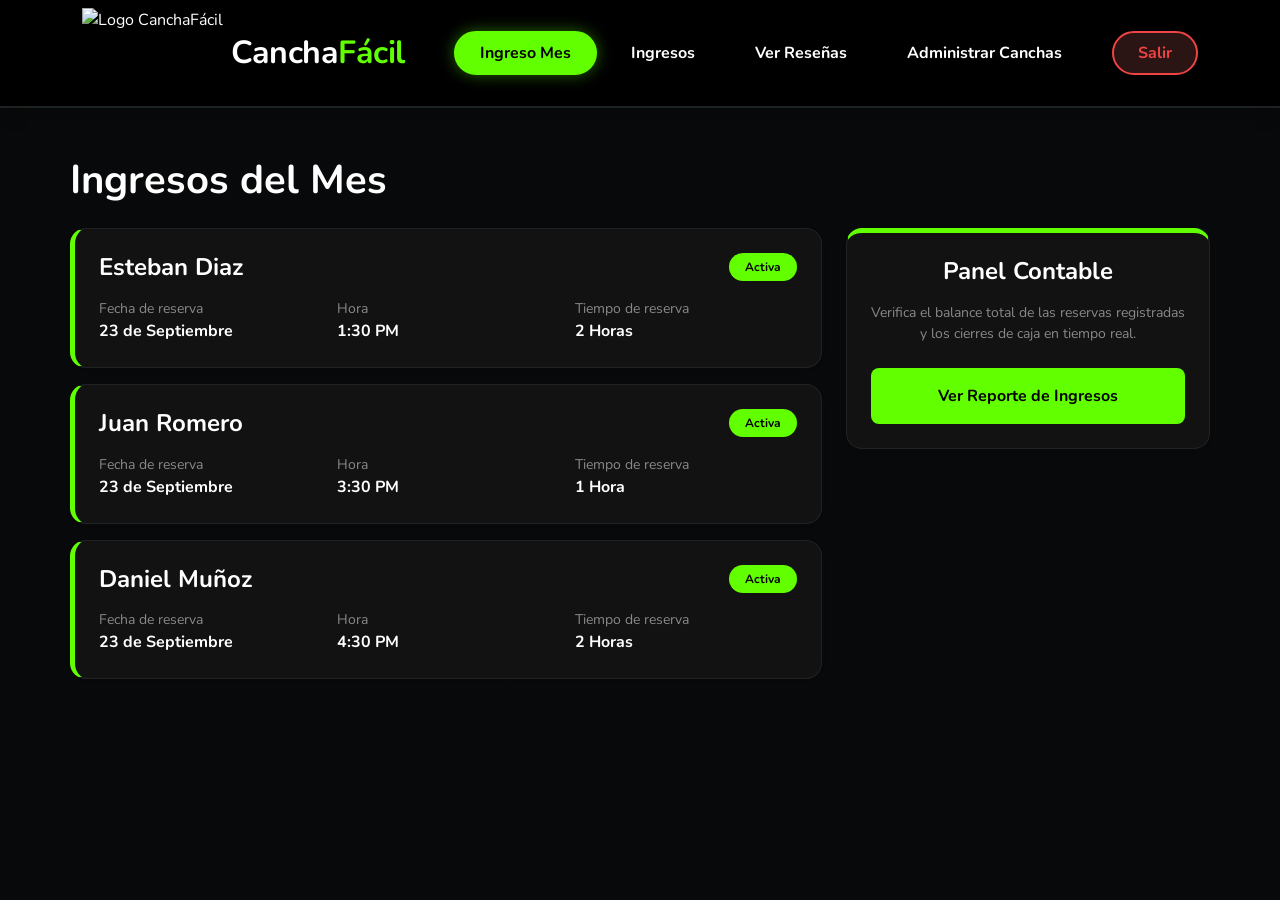
==== commit e5ea9b71: "nuevo" ====
--- a/html/admi.html
+++ b/html/admi.html
@@ -4,7 +4,7 @@
     <meta charset="UTF-8">
     <meta name="viewport" content="width=device-width, initial-scale=1.0">
     <title>Panel de Administración - CanchaFácil</title>
-    
+    <link rel="icon" href="../img/logo-green.png">
     <!-- Bootstrap 5 CSS -->
     <link href="https://cdn.jsdelivr.net/npm/bootstrap@5.3.2/dist/css/bootstrap.min.css" rel="stylesheet">
     <!-- Google Fonts -->
@@ -309,15 +309,8 @@
                         </div>
                     </div>
                  
-                </section>
-            </div>
-
-        </div>
-    </main>
-
-    <!-- ======================================================== -->
-    <!-- LOGICA JAVASCRIPT DEL PANEL DE RESEÑAS                   -->
-    <!-- ======================================================== -->
+               </section>
+</div>
     <script>
     function fechaAleatoria() {
         const ahora = new Date();
@@ -499,7 +492,8 @@
 
 
     <!-- CONTENIDO PRINCIPAL -->
-    <div class="container py-5"id="sec-canchas">
+    <div class="tab-pane fade" id="sec-canchas" role="tabpanel" aria-labelledby="canchas-tab">
+    <div class="container py-5">
       <div class="d-flex justify-content-between align-items-center mb-4">
         <h2>Administración de Canchas</h2>
 
@@ -756,68 +750,62 @@
       </div>
     </div>
 
-    <!-- MODAL AGREGAR CANCHA -->
-    <div class="modal fade" id="modalCancha" tabindex="-1">
-      <div class="modal-dialog">
-        <div class="modal-content">
-          <div class="modal-header">
-            <h5 class="modal-title">Agregar Cancha</h5>
-
-            <button
-              type="button"
-              class="btn-close"
-              data-bs-dismiss="modal"
-            ></button>
-          </div>
-
-          <div class="modal-body">
-            <form>
-              <div class="mb-3">
-                <label class="form-label"> Nombre de la Cancha </label>
-
-                <input type="text" class="form-control" />
-              </div>
-
-              <div class="mb-3">
-                <label class="form-label"> Tipo de Cancha </label>
-
-                <select class="form-select">
-                  <option>Fútbol 5</option>
-                  <option>Fútbol 7</option>
-                  <option>Fútbol 11</option>
-                </select>
-              </div>
-
-              <div class="mb-3">
-                <label class="form-label"> Precio por Hora </label>
-
-                <input type="number" class="form-control" />
-              </div>
-
-              <div class="mb-3">
-                <label class="form-label"> Imagen </label>
-
-                <input type="file" class="form-control" />
-              </div>
-
-              <button
-                type="submit"
-                class="btn btn-success w-100"
-                style="
-                  background-color: #62ff00;
-                  border-color: #62ff00;
-                  color: black;
-                "
-              >
-                Guardar Cancha
-              </button>
-            </form>
-          </div>
-        </div>
+   <!-- MODAL AGREGAR CANCHA -->
+<div class="modal fade" id="modalCancha" tabindex="-1">
+  <div class="modal-dialog">
+    <div class="modal-content">
+      <div class="modal-header">
+        <h5 class="modal-title">Agregar Cancha</h5>
+        <button
+          type="button"
+          class="btn-close"
+          data-bs-dismiss="modal"
+        ></button>
+      </div>
+
+      <div class="modal-body">
+        <form>
+          <div class="mb-3">
+            <label class="form-label">Nombre de la Cancha</label>
+            <input type="text" class="form-control">
+          </div>
+
+          <div class="mb-3">
+            <label class="form-label">Tipo de Cancha</label>
+            <select class="form-select">
+              <option>Fútbol 5</option>
+              <option>Fútbol 7</option>
+              <option>Fútbol 11</option>
+            </select>
+          </div>
+
+          <div class="mb-3">
+            <label class="form-label">Precio por Hora</label>
+            <input type="number" class="form-control">
+          </div>
+
+          <div class="mb-3">
+            <label class="form-label">Imagen</label>
+            <input type="file" class="form-control">
+          </div>
+
+          <button
+            type="submit"
+            class="btn btn-success w-100"
+            style="background-color:#62ff00;border-color:#62ff00;color:black;"
+          >
+            Guardar Cancha
+          </button>
+        </form>
       </div>
     </div>
-     
-    <!-- Bootstrap -->
-    <script src="https://cdn.jsdelivr.net/npm/bootstrap@5.3.2/dist/js/bootstrap.bundle.min.js"></script>
+  </div>
+</div>
+
+</div> <!-- fin sec-canchas -->
+</div> <!-- fin tab-content -->
+</main>
+
+<script src="https://cdn.jsdelivr.net/npm/bootstrap@5.3.2/dist/js/bootstrap.bundle.min.js"></script>
 </body>
 </html>
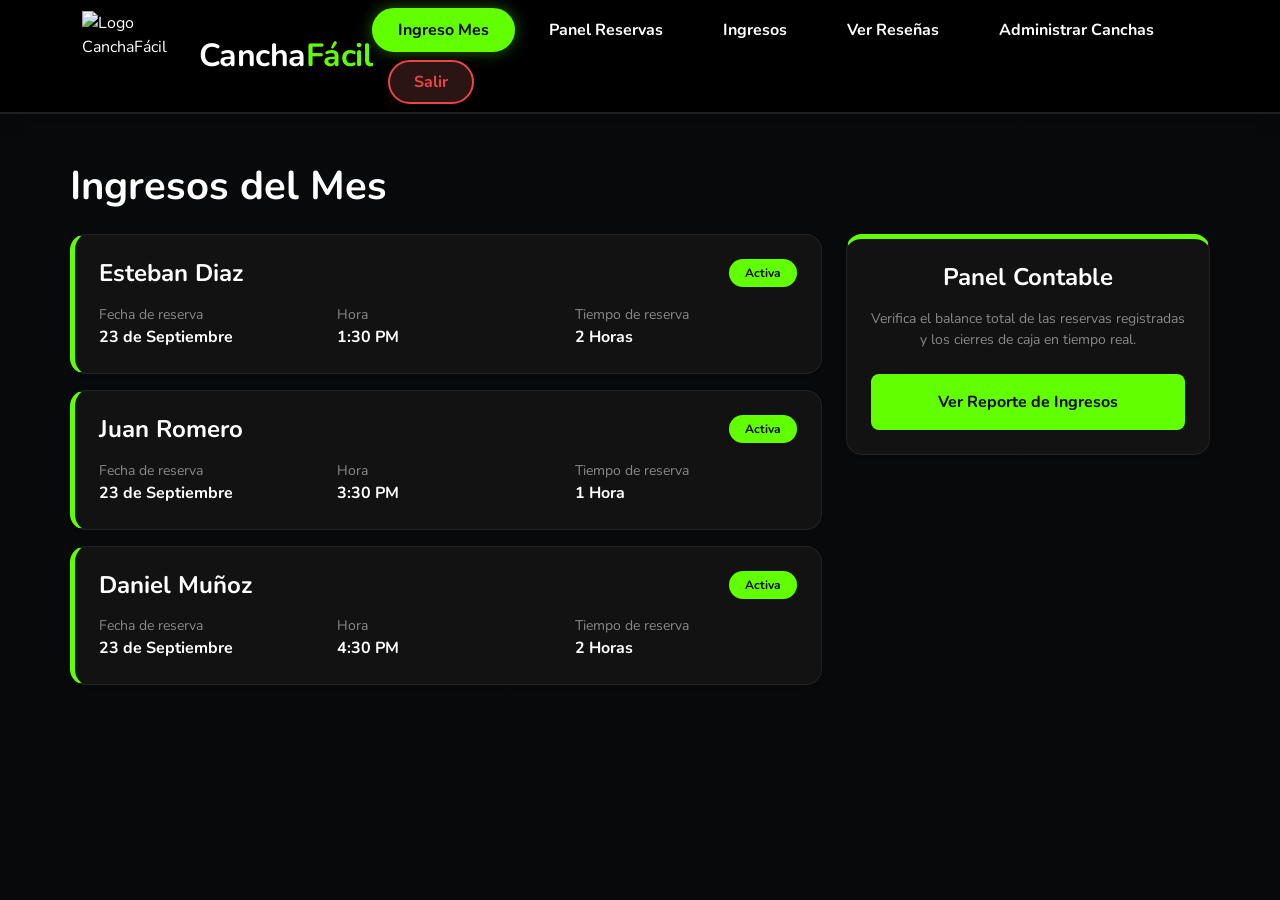
==== commit a39af23b: "actualizacion" ====
--- a/html/admi.html
+++ b/html/admi.html
@@ -4,140 +4,93 @@
     <meta charset="UTF-8">
     <meta name="viewport" content="width=device-width, initial-scale=1.0">
     <title>Panel de Administración - CanchaFácil</title>
-    <link rel="icon" href="../img/logo-green.png">
-    <!-- Bootstrap 5 CSS -->
     <link href="https://cdn.jsdelivr.net/npm/bootstrap@5.3.2/dist/css/bootstrap.min.css" rel="stylesheet">
-    <!-- Google Fonts -->
+    <link rel="stylesheet" href="https://cdn.jsdelivr.net/npm/bootstrap-icons@1.11.1/font/bootstrap-icons.css">
     <link href="https://fonts.googleapis.com/css2?family=Bebas+Neue&family=Nunito:wght@400;600;700;800&display=swap" rel="stylesheet">
-    
-    <!-- Archivo CSS Único -->
     <link rel="stylesheet" href="../css/admi.css">
+    <link rel="stylesheet" href="AdminReser.css">
 </head>
 <body class="adm-body bg-dark text-white">
 
-    <!-- Navegación -->
     <nav class="navbar navbar-expand-lg navbar-dark shadow cancha-nav">
         <div class="container">
             <div class="d-flex align-items-center">
-                <img src="../img/logo-green.png" style="height: 90px; object-fit: contain;" alt="Logo CanchaFácil">
-                <a class="navbar-brand fw-bold ms-2 m-0 logo-text" href="#" style="font-size: 2rem; color: white;">
-                    Cancha<span style="color: #62ff00;">Fácil</span>
+                <img src="../img/logo-green.png" style="height:90px;object-fit:contain;" alt="Logo CanchaFácil">
+                <a class="navbar-brand fw-bold ms-2 m-0 logo-text" href="#" style="font-size:2rem;color:#fff;">
+                    Cancha<span style="color:#62ff00;">Fácil</span>
                 </a>
             </div>
-
-            <button class="navbar-toggler" type="button" data-bs-toggle="collapse" data-bs-target="#menuNav" aria-controls="menuNav" aria-expanded="false" aria-label="Toggle navigation">
+            <button class="navbar-toggler" type="button" data-bs-toggle="collapse" data-bs-target="#menuNav">
                 <span class="navbar-toggler-icon"></span>
             </button>
-
             <div class="collapse navbar-collapse" id="menuNav">
-                <!-- Selectores de pestañas dinámicas -->
                 <ul class="nav navbar-nav ms-auto mt-3 mt-lg-0 align-items-center gap-2" id="admTabs" role="tablist">
                     <li class="nav-item" role="presentation">
-                        <button class="btn btn-custom rounded-pill active" id="mes-tab" data-bs-toggle="tab" data-bs-target="#sec-ingreso-mes" type="button" role="tab" aria-controls="sec-ingreso-mes" aria-selected="true">
-                            Ingreso Mes
-                        </button>
+                        <button class="btn btn-custom rounded-pill active" id="mes-tab" data-bs-toggle="tab" data-bs-target="#sec-ingreso-mes" type="button" role="tab">Ingreso Mes</button>
                     </li>
                     <li class="nav-item" role="presentation">
-                        <button class="btn btn-custom rounded-pill" id="ingresos-tab" data-bs-toggle="tab" data-bs-target="#sec-ingresos" type="button" role="tab" aria-controls="sec-ingresos" aria-selected="false">
-                            Ingresos
-                        </button>
+                        <button class="btn btn-custom rounded-pill" id="panel-reservas-tab" data-bs-toggle="tab" data-bs-target="#sec-panel-reservas" type="button" role="tab">Panel Reservas</button>
                     </li>
                     <li class="nav-item" role="presentation">
-                        <button class="btn btn-custom rounded-pill" id="resenas-tab" data-bs-toggle="tab" data-bs-target="#sec-resenas" type="button" role="tab" aria-controls="sec-resenas" aria-selected="false">
-                            Ver Reseñas
-                        </button>
+                        <button class="btn btn-custom rounded-pill" id="ingresos-tab" data-bs-toggle="tab" data-bs-target="#sec-ingresos" type="button" role="tab">Ingresos</button>
                     </li>
                     <li class="nav-item" role="presentation">
-                        <button class="btn btn-custom rounded-pill" id="canchas-tab" data-bs-toggle="tab" data-bs-target="#sec-canchas" type="button" role="tab" aria-controls="sec-resenas" aria-selected="false">
-                            Administrar Canchas
-                        </button>
+                        <button class="btn btn-custom rounded-pill" id="resenas-tab" data-bs-toggle="tab" data-bs-target="#sec-resenas" type="button" role="tab">Ver Reseñas</button>
+                    </li>
+                    <li class="nav-item" role="presentation">
+                        <button class="btn btn-custom rounded-pill" id="canchas-tab" data-bs-toggle="tab" data-bs-target="#sec-canchas" type="button" role="tab">Administrar Canchas</button>
                     </li>
                     <li class="nav-item ms-lg-3">
-                        <a href="../html/login.html" class="btn btn-salir rounded-pill fw-bold py-2 px-4">Salir</a>    
+                        <a href="../html/login.html" class="btn btn-salir rounded-pill fw-bold py-2 px-4">Salir</a>
                     </li>
                 </ul>
             </div>
         </div>
     </nav>
 
-    <!-- Secciones -->
     <main class="container-fluid px-3 px-md-5 py-5">
         <div class="tab-content" id="admTabsContent">
-            <div class="tab-pane fade show active" id="sec-ingreso-mes" role="tabpanel" aria-labelledby="mes-tab">
+
+            <!-- ===== INGRESO MES ===== -->
+            <div class="tab-pane fade show active" id="sec-ingreso-mes" role="tabpanel">
                 <div class="container p-0">
                     <h1 class="text-white mb-4 fw-bold text-center text-md-start">Ingresos del Mes</h1>
-                    
                     <div class="row g-4">
-                        <!-- Reservas -->
                         <div class="col-12 col-lg-8 d-flex flex-column gap-3">
-                            <!-- Tarjeta 1 -->
                             <div class="tarjeta-reserva p-4 shadow-sm rounded-4">
                                 <div class="d-flex justify-content-between align-items-center mb-3">
-                                    <h3 class="cliente text-white m-0 fw-bold fs-4">Esteban Diaz</h3>
+                                    <h3 class="text-white m-0 fw-bold fs-4">Esteban Diaz</h3>
                                     <span class="badge text-bg-verde px-3 py-2 rounded-pill fw-bold">Activa</span>
                                 </div>
                                 <div class="row g-3">
-                                    <div class="col-12 col-sm-4">
-                                        <span class="text-white-50 small d-block">Fecha de reserva</span>
-                                        <strong class="info text-white">23 de Septiembre</strong>
-                                    </div>
-                                    <div class="col-6 col-sm-4">
-                                        <span class="text-white-50 small d-block">Hora</span>
-                                        <strong class="info text-white">1:30 PM</strong>
-                                    </div>
-                                    <div class="col-6 col-sm-4">
-                                        <span class="text-white-50 small d-block">Tiempo de reserva</span>
-                                        <strong class="info text-white">2 Horas</strong>
-                                    </div>
-                                </div>
-                            </div>
-
-                            <!-- Tarjeta 2 -->
+                                    <div class="col-12 col-sm-4"><span class="text-white-50 small d-block">Fecha de reserva</span><strong class="text-white">23 de Septiembre</strong></div>
+                                    <div class="col-6 col-sm-4"><span class="text-white-50 small d-block">Hora</span><strong class="text-white">1:30 PM</strong></div>
+                                    <div class="col-6 col-sm-4"><span class="text-white-50 small d-block">Tiempo de reserva</span><strong class="text-white">2 Horas</strong></div>
+                                </div>
+                            </div>
                             <div class="tarjeta-reserva p-4 shadow-sm rounded-4">
                                 <div class="d-flex justify-content-between align-items-center mb-3">
-                                    <h3 class="cliente text-white m-0 fw-bold fs-4">Juan Romero</h3>
+                                    <h3 class="text-white m-0 fw-bold fs-4">Juan Romero</h3>
                                     <span class="badge text-bg-verde px-3 py-2 rounded-pill fw-bold">Activa</span>
                                 </div>
                                 <div class="row g-3">
-                                    <div class="col-12 col-sm-4">
-                                        <span class="text-white-50 small d-block">Fecha de reserva</span>
-                                        <strong class="info text-white">23 de Septiembre</strong>
-                                    </div>
-                                    <div class="col-6 col-sm-4">
-                                        <span class="text-white-50 small d-block">Hora</span>
-                                        <strong class="info text-white">3:30 PM</strong>
-                                    </div>
-                                    <div class="col-6 col-sm-4">
-                                        <span class="text-white-50 small d-block">Tiempo de reserva</span>
-                                        <strong class="info text-white">1 Hora</strong>
-                                    </div>
-                                </div>
-                            </div>
-
-                            <!-- Tarjeta 3 -->
+                                    <div class="col-12 col-sm-4"><span class="text-white-50 small d-block">Fecha de reserva</span><strong class="text-white">23 de Septiembre</strong></div>
+                                    <div class="col-6 col-sm-4"><span class="text-white-50 small d-block">Hora</span><strong class="text-white">3:30 PM</strong></div>
+                                    <div class="col-6 col-sm-4"><span class="text-white-50 small d-block">Tiempo de reserva</span><strong class="text-white">1 Hora</strong></div>
+                                </div>
+                            </div>
                             <div class="tarjeta-reserva p-4 shadow-sm rounded-4">
                                 <div class="d-flex justify-content-between align-items-center mb-3">
-                                    <h3 class="cliente text-white m-0 fw-bold fs-4">Daniel Muñoz</h3>
+                                    <h3 class="text-white m-0 fw-bold fs-4">Daniel Muñoz</h3>
                                     <span class="badge text-bg-verde px-3 py-2 rounded-pill fw-bold">Activa</span>
                                 </div>
                                 <div class="row g-3">
-                                    <div class="col-12 col-sm-4">
-                                        <span class="text-white-50 small d-block">Fecha de reserva</span>
-                                        <strong class="info text-white">23 de Septiembre</strong>
-                                    </div>
-                                    <div class="col-6 col-sm-4">
-                                        <span class="text-white-50 small d-block">Hora</span>
-                                        <strong class="info text-white">4:30 PM</strong>
-                                    </div>
-                                    <div class="col-6 col-sm-4">
-                                        <span class="text-white-50 small d-block">Tiempo de reserva</span>
-                                        <strong class="info text-white">2 Horas</strong>
-                                    </div>
-                                </div>
-                            </div>
-                        </div>
-
-                        <!-- Resumen -->
+                                    <div class="col-12 col-sm-4"><span class="text-white-50 small d-block">Fecha de reserva</span><strong class="text-white">23 de Septiembre</strong></div>
+                                    <div class="col-6 col-sm-4"><span class="text-white-50 small d-block">Hora</span><strong class="text-white">4:30 PM</strong></div>
+                                    <div class="col-6 col-sm-4"><span class="text-white-50 small d-block">Tiempo de reserva</span><strong class="text-white">2 Horas</strong></div>
+                                </div>
+                            </div>
+                        </div>
                         <div class="col-12 col-lg-4">
                             <div class="panel-lateral p-4 rounded-4 shadow-sm text-center">
                                 <h4 class="text-white mb-3 fw-bold">Panel Contable</h4>
@@ -151,82 +104,110 @@
                 </div>
             </div>
 
-            
-            <!-- Historial de ingresos -->
-            
-            <div class="tab-pane fade" id="sec-ingresos" role="tabpanel" aria-labelledby="ingresos-tab">
+            <!-- ===== PANEL RESERVAS ===== -->
+            <div class="tab-pane fade" id="sec-panel-reservas" role="tabpanel">
+                <div class="container p-0">
+                    <h3 class="mb-4 text-white fw-bold">Panel de Reservas</h3>
+                    <div class="row g-4 mb-4">
+                        <div class="col-md-4">
+                            <div class="card p-3 shadow text-dark bg-light rounded-4">
+                                <h6>Total reservas</h6><h3 id="stat-total-res" class="fw-bold m-0">0</h3>
+                            </div>
+                        </div>
+                        <div class="col-md-4">
+                            <div class="card p-3 shadow text-dark bg-light rounded-4">
+                                <h6>Confirmadas</h6><h3 id="stat-conf-res" class="fw-bold text-success m-0">0</h3>
+                            </div>
+                        </div>
+                        <div class="col-md-4">
+                            <div class="card p-3 shadow text-dark bg-light rounded-4">
+                                <h6>Pendientes</h6><h3 id="stat-pend-res" class="fw-bold text-warning m-0">0</h3>
+                            </div>
+                        </div>
+                    </div>
+                    <div class="card shadow p-4 rounded-4 text-dark bg-light">
+                        <h5 class="mb-3 fw-bold">Lista de Reservas</h5>
+                        <div class="table-responsive">
+                            <table class="table table-striped align-middle m-0">
+                                <thead class="table-dark">
+                                    <tr><th>NOMBRE</th><th>CANCHA</th><th>FECHA</th><th>HORA</th><th>ESTADO</th><th>ACCIONES</th></tr>
+                                </thead>
+                                <tbody id="tablaReservas"></tbody>
+                            </table>
+                        </div>
+                    </div>
+                </div>
+                <!-- Modal eliminar reserva -->
+                <div id="modal-reserva-eliminar-overlay" style="display:none;position:fixed;top:0;left:0;width:100%;height:100%;background:rgba(0,0,0,.7);z-index:2000;justify-content:center;align-items:center;">
+                    <div class="p-4 text-center rounded-4" style="background:#191919;max-width:420px;width:90%;border:1px solid #2a2a2a;">
+                        <h3 class="mb-2 fw-bold text-white" style="font-family:'Bebas Neue',sans-serif;font-size:2.2rem;">¿ELIMINAR RESERVA?</h3>
+                        <p class="mb-4 text-white-50">Esta acción es permanente y no se puede deshacer.</p>
+                        <div class="d-flex justify-content-center gap-3">
+                            <button class="px-4 py-2 rounded-pill border-0 fw-bold" onclick="cerrarModalEliminarReserva()" style="background:#2b2b2b;color:#fff;min-width:110px;">Cancelar</button>
+                            <button class="px-4 py-2 rounded-pill border-0 fw-bold text-white" id="btn-confirmar-eliminar-reserva" style="background:#e63946;min-width:110px;">Eliminar</button>
+                        </div>
+                    </div>
+                </div>
+                <!-- Modal aprobar reserva -->
+                <div id="modal-reserva-aprobar-overlay" style="display:none;position:fixed;top:0;left:0;width:100%;height:100%;background:rgba(0,0,0,.7);z-index:2000;justify-content:center;align-items:center;">
+                    <div class="p-4 text-center rounded-4" style="background:#191919;max-width:420px;width:90%;border:1px solid #2a2a2a;">
+                        <h3 class="mb-2 fw-bold" style="font-family:'Bebas Neue',sans-serif;font-size:2.2rem;color:#62ff00;">¿APROBAR RESERVA?</h3>
+                        <p class="mb-4 text-white-50">La reserva cambiará a estado aprobado de forma inmediata.</p>
+                        <div class="d-flex justify-content-center gap-3">
+                            <button class="px-4 py-2 rounded-pill border-0 fw-bold" onclick="cerrarModalAprobarReserva()" style="background:#2b2b2b;color:#fff;min-width:110px;">Cancelar</button>
+                            <button class="px-4 py-2 rounded-pill border-0 fw-bold text-dark" id="btn-confirmar-aprobar-reserva" style="background:#62ff00;min-width:110px;">Confirmar</button>
+                        </div>
+                    </div>
+                </div>
+            </div>
+
+            <!-- ===== INGRESOS ===== -->
+            <div class="tab-pane fade" id="sec-ingresos" role="tabpanel">
                 <div class="container p-0">
                     <h1 class="text-white mb-4 fw-bold text-center text-md-start">Historial de Ingresos</h1>
-
-                    <div class="row g-4">
-                        <!-- Gráfico -->
+                    <div class="row g-4 align-items-start">
                         <div class="col-12 col-lg-8">
-                            <div class="cuadro-grafico p-4 rounded-4 shadow-sm d-flex justify-content-center align-items-center h-100">
-                                <img src="../imagenes/Gemini_Generated_Image_etcwueetcwueetcw.png" alt="Gráfico de barras" class="img-fluid rounded-3 shadow">
-                            </div>
-                        </div>
-
-                        <!-- Meses -->
+                            <div class="cuadro-grafico p-4 rounded-4 shadow-sm">
+                                <h5 class="text-white fw-bold mb-3">Ingresos por Mes</h5>
+                                <div style="position:relative; width:100%; height:320px;">
+                                    <canvas id="graficaIngresos"></canvas>
+                                </div>
+                            </div>
+                        </div>
                         <div class="col-12 col-lg-4">
-                            <div class="listado-meses d-flex flex-column gap-2 pe-1">
+                            <div class="listado-meses d-flex flex-column gap-2">
                                 <div class="tarjeta-mes p-3 shadow-sm rounded-4">
                                     <span class="badge text-bg-verde mb-2 fw-bold">MES ACTUAL</span>
                                     <p class="monto-ingreso text-white m-0">$ 5'400.000</p>
                                 </div>
-                                <div class="tarjeta-mes p-3 shadow-sm rounded-4">
-                                    <p class="etiqueta-mes text-white-50 small m-0 fw-bold mb-1">AGOSTO</p>
-                                    <p class="monto-ingreso text-white m-0">$ 4'400.000</p>
-                                </div>
-                                <div class="tarjeta-mes p-3 shadow-sm rounded-4">
-                                    <p class="etiqueta-mes text-white-50 small m-0 fw-bold mb-1">JULIO</p>
-                                    <p class="monto-ingreso text-white m-0">$ 6'900.000</p>
-                                </div>
-                                <div class="tarjeta-mes p-3 shadow-sm rounded-4">
-                                    <p class="etiqueta-mes text-white-50 small m-0 fw-bold mb-1">JUNIO</p>
-                                    <p class="monto-ingreso text-white m-0">$ 5'100.000</p>
-                                </div>
-                                <div class="tarjeta-mes p-3 shadow-sm rounded-4">
-                                    <p class="etiqueta-mes text-white-50 small m-0 fw-bold mb-1">MAYO</p>
-                                    <p class="monto-ingreso text-white m-0">$ 10'500.000</p>
-                                </div>
-                                <div class="tarjeta-mes p-3 shadow-sm rounded-4">
-                                    <p class="etiqueta-mes text-white-50 small m-0 fw-bold mb-1">ABRIL</p>
-                                    <p class="monto-ingreso text-white m-0">$ 7'200.000</p>
-                                </div>
+                                <div class="tarjeta-mes p-3 shadow-sm rounded-4"><p class="etiqueta-mes text-white-50 small m-0 fw-bold mb-1">AGOSTO</p><p class="monto-ingreso text-white m-0">$ 4'400.000</p></div>
+                                <div class="tarjeta-mes p-3 shadow-sm rounded-4"><p class="etiqueta-mes text-white-50 small m-0 fw-bold mb-1">JULIO</p><p class="monto-ingreso text-white m-0">$ 6'900.000</p></div>
+                                <div class="tarjeta-mes p-3 shadow-sm rounded-4"><p class="etiqueta-mes text-white-50 small m-0 fw-bold mb-1">JUNIO</p><p class="monto-ingreso text-white m-0">$ 5'100.000</p></div>
+                                <div class="tarjeta-mes p-3 shadow-sm rounded-4"><p class="etiqueta-mes text-white-50 small m-0 fw-bold mb-1">MAYO</p><p class="monto-ingreso text-white m-0">$ 10'500.000</p></div>
+                                <div class="tarjeta-mes p-3 shadow-sm rounded-4"><p class="etiqueta-mes text-white-50 small m-0 fw-bold mb-1">ABRIL</p><p class="monto-ingreso text-white m-0">$ 7'200.000</p></div>
                             </div>
                         </div>
                     </div>
                 </div>
             </div>
 
-            <div class="tab-pane fade" id="sec-resenas" role="tabpanel" aria-labelledby="resenas-tab">
-                <section class="adm-root container-fluid p-0">
-                    
-                    <!-- Encabezado -->
-                    <div class="adm-header d-flex flex-column flex-lg-row justify-content-between align-items-start align-items-lg-center gap-4 mb-4">
-                        <div class="adm-header-left">
+            <!-- ===== RESEÑAS ===== -->
+            <div class="tab-pane fade" id="sec-resenas" role="tabpanel">
+                <section class="container-fluid p-0">
+                    <div class="d-flex flex-column flex-lg-row justify-content-between align-items-start align-items-lg-center gap-4 mb-4">
+                        <div>
                             <h2 class="adm-titulo m-0">PANEL DE RESEÑAS</h2>
                             <p class="adm-sub m-0">Gestión de comentarios — Cancha Fácil</p>
                         </div>
-                        <div class="adm-header-right d-flex flex-wrap gap-3">
-                            <div class="adm-stat-box">
-                                <span class="adm-stat-n" id="adm-total">0</span>
-                                <span class="adm-stat-l">Activas</span>
-                            </div>
-                            <div class="adm-stat-box">
-                                <span class="adm-stat-n" id="adm-arch">0</span>
-                                <span class="adm-stat-l">Archivadas</span>
-                            </div>
-                            <div class="adm-stat-box">
-                                <span class="adm-stat-n" id="adm-prom">0</span>
-                                <span class="adm-stat-l">Promedio</span>
-                            </div>
-                        </div>
-                    </div>
-                 
-                    <!-- Filtros -->
+                        <div class="d-flex flex-wrap gap-3">
+                            <div class="adm-stat-box"><span class="adm-stat-n" id="adm-total">0</span><span class="adm-stat-l">Activas</span></div>
+                            <div class="adm-stat-box"><span class="adm-stat-n" id="adm-arch">0</span><span class="adm-stat-l">Archivadas</span></div>
+                            <div class="adm-stat-box"><span class="adm-stat-n" id="adm-prom">0</span><span class="adm-stat-l">Promedio</span></div>
+                        </div>
+                    </div>
+
                     <div class="adm-toolbar p-3 mb-4 d-flex flex-column flex-md-row justify-content-between align-items-stretch align-items-md-center gap-3">
-                        <div class="adm-filtros d-flex flex-column flex-sm-row gap-2 flex-grow-1">
+                        <div class="d-flex flex-column flex-sm-row gap-2 flex-grow-1">
                             <select class="adm-select form-select" id="filtro-cancha" onchange="aplicarFiltros()">
                                 <option value="">Todas las canchas</option>
                                 <option>Fútbol 5</option>
@@ -243,118 +224,230 @@
                             </select>
                             <input class="adm-input form-control" id="filtro-buscar" type="text" placeholder="Buscar por nombre o comentario..." oninput="aplicarFiltros()">
                         </div>
-                        <button class="adm-btn-arch align-self-md-center" id="btn-toggle-arch" onclick="toggleVista()">
-                             Ver archivados
-                        </button>
-                    </div>
-                 
-                    <!-- Reseñas activas -->
-                    <div id="vista-activas">
+                        <button id="btn-toggle-arch" class="adm-btn" onclick="toggleVista()">Ver archivados</button>
+                    </div>
+
+                    <div id="container-activas">
                         <div class="adm-tabla-wrap custom-scrollbar">
                             <table class="adm-tabla" id="tabla-activas">
-                                <thead>
-                                    <tr>
-                                        <th>Usuario</th>
-                                        <th>Tipo jugador</th>
-                                        <th>Cancha</th>
-                                        <th>Calificación</th>
-                                        <th>Comentario</th>
-                                        <th>Fecha</th>
-                                        <th>Acciones</th>
-                                    </tr>
-                                </thead>
+                                <thead><tr><th>Usuario</th><th>Tipo jugador</th><th>Cancha</th><th>Calificación</th><th>Comentario</th><th>Fecha</th><th>Acciones</th></tr></thead>
                                 <tbody id="tbody-activas"></tbody>
                             </table>
-                            <p class="adm-empty py-5 text-center text-white-50" id="empty-activas" style="display:none;">
-                                No hay reseñas que coincidan con los filtros.
-                            </p>
-                        </div>
-                    </div>
-                 
-                    <!-- Reseñas archivadas -->
-                    <div id="vista-archivadas" style="display:none;">
-                        <div class="adm-arch-banner p-3 mb-3 text-center text-sm-start rounded-3">
-                             Reseñas archivadas — estas no son visibles para los usuarios regulares.
-                        </div>
+                            <p class="py-5 text-center text-white-50" id="empty-activas" style="display:none;">No hay reseñas que coincidan con los filtros.</p>
+                        </div>
+                    </div>
+
+                    <div id="container-archivadas" style="display:none;">
                         <div class="adm-tabla-wrap custom-scrollbar">
-                            <table class="adm-tabla" id="tabla-archivadas">
-                                <thead>
-                                    <tr>
-                                        <th>Usuario</th>
-                                        <th>Tipo jugador</th>
-                                        <th>Cancha</th>
-                                        <th>Calificación</th>
-                                        <th>Comentario</th>
-                                        <th>Fecha</th>
-                                        <th>Acciones</th>
-                                    </tr>
-                                </thead>
+                            <table class="adm-tabla">
+                                <thead><tr><th>Usuario</th><th>Tipo jugador</th><th>Cancha</th><th>Calificación</th><th>Comentario</th><th>Fecha</th><th>Acciones</th></tr></thead>
                                 <tbody id="tbody-archivadas"></tbody>
                             </table>
-                            <p class="adm-empty py-5 text-center text-white-50" id="empty-archivadas" style="display:none;">
-                                No hay reseñas archivadas.
-                            </p>
-                        </div>
-                    </div>
-                 
-                    <!-- Confirmación -->
-                    <div class="adm-modal-overlay" id="modal-overlay" style="display:none;">
-                        <div class="adm-modal p-4 text-center rounded-4">
-                            <h3 class="adm-modal-titulo mb-2 fw-bold text-white">¿Eliminar reseña?</h3>
-                            <p class="adm-modal-texto mb-4 text-white-50">Esta acción es permanente y no se puede deshacer.</p>
-                            <div class="adm-modal-btns d-flex justify-content-center gap-2">
-                                <button class="adm-btn-cancelar px-4 py-2 rounded-pill border-0 fw-bold" onclick="cerrarModal()">Cancelar</button>
-                                <button class="adm-btn-confirmar px-4 py-2 rounded-pill border-0 fw-bold text-white" id="btn-confirmar-eliminar">Eliminar</button>
-                            </div>
-                        </div>
-                    </div>
-                 
-               </section>
-</div>
+                            <p class="py-5 text-center text-white-50" id="empty-archivadas" style="display:none;">No hay reseñas archivadas.</p>
+                        </div>
+                    </div>
+
+                    <!-- Modal eliminar reseña -->
+                    <div id="modal-overlay" style="display:none;position:fixed;top:0;left:0;width:100%;height:100%;background:rgba(0,0,0,.7);z-index:2000;justify-content:center;align-items:center;">
+                        <div class="p-4 text-center rounded-4" style="background:#191919;max-width:420px;width:90%;border:1px solid #2a2a2a;">
+                            <h3 class="mb-2 fw-bold text-white">¿Eliminar reseña?</h3>
+                            <p class="mb-4 text-white-50">Esta acción es permanente y no se puede deshacer.</p>
+                            <div class="d-flex justify-content-center gap-2">
+                                <button class="px-4 py-2 rounded-pill border-0 fw-bold" onclick="cerrarModal()" style="background:#2b2b2b;color:#fff;min-width:110px;">Cancelar</button>
+                                <button class="px-4 py-2 rounded-pill border-0 fw-bold text-white" id="btn-confirmar-eliminar" style="background:#e63946;min-width:110px;">Eliminar</button>
+                            </div>
+                        </div>
+                    </div>
+                </section>
+            </div>
+
+            <!-- ===== ADMINISTRAR CANCHAS ===== -->
+            <div class="tab-pane fade" id="sec-canchas" role="tabpanel">
+                <div class="container py-5">
+                    <div class="d-flex justify-content-between align-items-center mb-4">
+                        <h2>Administración de Canchas</h2>
+                        <button class="btn btn-success fw-bold" data-bs-toggle="modal" data-bs-target="#modalCancha" style="background-color:#62ff00;border-color:#62ff00;color:#000;">
+                            + Agregar Cancha
+                        </button>
+                    </div>
+                    <div class="row g-4">
+                        <div class="col-md-4">
+                            <div class="card shadow h-100" style="background-color:#03045e;color:#fff;">
+                                <img src="https://www.equiver.com.co/images/campos-futbol-microfutbol-grama-sintetica/campos-futbol-microfutbol-grama-sintetica-2.jpg" class="card-img-top" alt="Cancha">
+                                <div class="card-body"><h5 class="card-title">Cancha Principal</h5><p class="card-text"><strong>Tipo:</strong> Fútbol 5 <br><strong>Precio:</strong> $50.000/hora</p><span class="badge bg-success">Disponible</span></div>
+                                <div class="card-footer border-0 d-flex justify-content-between">
+                                    <button class="btn btn-sm fw-bold" style="background-color:#62ff00;border-color:#62ff00;color:#000;">Editar</button>
+                                    <button class="btn btn-danger btn-sm">Eliminar</button>
+                                </div>
+                            </div>
+                        </div>
+                        <div class="col-md-4">
+                            <div class="card shadow h-100" style="background-color:#03045e;color:#fff;">
+                                <img src="https://encrypted-tbn0.gstatic.com/images?q=tbn:ANd9GcRW9qax95RyzyaB4_CHJXXMulQzpZMYt6vctA&s" class="card-img-top" alt="Cancha">
+                                <div class="card-body"><h5 class="card-title">Cancha Auxiliar</h5><p class="card-text"><strong>Tipo:</strong> Fútbol 7 <br><strong>Precio:</strong> $80.000/hora</p><span class="badge bg-secondary">Mantenimiento</span></div>
+                                <div class="card-footer border-0 d-flex justify-content-between">
+                                    <button class="btn btn-sm fw-bold" style="background-color:#62ff00;border-color:#62ff00;color:#000;">Editar</button>
+                                    <button class="btn btn-danger btn-sm">Eliminar</button>
+                                </div>
+                            </div>
+                        </div>
+                        <div class="col-md-4">
+                            <div class="card shadow h-100" style="background-color:#03045e;color:#fff;">
+                                <img src="https://encrypted-tbn0.gstatic.com/images?q=tbn:ANd9GcQgSZSr3Ub_Aie0595A6NWWb-hUJp-svEa9xw&s" class="card-img-top" alt="Cancha">
+                                <div class="card-body"><h5 class="card-title">Cancha Sintética Norte</h5><p class="card-text"><strong>Tipo:</strong> Fútbol 5 <br><strong>Precio:</strong> $60.000/hora</p><span class="badge bg-success">Disponible</span></div>
+                                <div class="card-footer border-0 d-flex justify-content-between">
+                                    <button class="btn btn-sm fw-bold" style="background-color:#62ff00;border-color:#62ff00;color:#000;">Editar</button>
+                                    <button class="btn btn-danger btn-sm">Eliminar</button>
+                                </div>
+                            </div>
+                        </div>
+                    </div>
+                </div>
+                <!-- Modal agregar cancha -->
+                <div class="modal fade text-dark" id="modalCancha" tabindex="-1">
+                    <div class="modal-dialog">
+                        <div class="modal-content">
+                            <div class="modal-header">
+                                <h5 class="modal-title fw-bold">Agregar Cancha</h5>
+                                <button type="button" class="btn-close" data-bs-dismiss="modal"></button>
+                            </div>
+                            <div class="modal-body">
+                                <div class="mb-3"><label class="form-label">Nombre de la Cancha</label><input type="text" class="form-control"></div>
+                                <div class="mb-3"><label class="form-label">Tipo de Cancha</label><select class="form-select"><option>Fútbol 5</option><option>Fútbol 7</option><option>Fútbol 11</option></select></div>
+                                <div class="mb-3"><label class="form-label">Precio por Hora</label><input type="number" class="form-control"></div>
+                                <div class="mb-3"><label class="form-label">Imagen</label><input type="file" class="form-control"></div>
+                                <button type="button" class="btn btn-success w-100 fw-bold" style="background-color:#62ff00;border-color:#62ff00;color:#000;">Guardar Cancha</button>
+                            </div>
+                        </div>
+                    </div>
+                </div>
+            </div>
+
+        </div><!-- fin tab-content -->
+    </main>
+
+    <script src="https://cdn.jsdelivr.net/npm/bootstrap@5.3.2/dist/js/bootstrap.bundle.min.js"></script>
+    <script src="https://cdn.jsdelivr.net/npm/chart.js"></script>
     <script>
+    /* ── GRÁFICA DE INGRESOS ── */
+    const ctxIngresos = document.getElementById('graficaIngresos').getContext('2d');
+    new Chart(ctxIngresos, {
+        type: 'bar',
+        data: {
+            labels: ['Abril', 'Mayo', 'Junio', 'Julio', 'Agosto', 'Sep (actual)'],
+            datasets: [{
+                label: 'Ingresos ($)',
+                data: [7200000, 10500000, 5100000, 6900000, 4400000, 5400000],
+                backgroundColor: [
+                    'rgba(98,255,0,0.7)',
+                    'rgba(98,255,0,0.7)',
+                    'rgba(98,255,0,0.7)',
+                    'rgba(98,255,0,0.7)',
+                    'rgba(98,255,0,0.7)',
+                    'rgba(98,255,0,1)'
+                ],
+                borderColor: '#62ff00',
+                borderWidth: 2,
+                borderRadius: 8,
+                borderSkipped: false
+            }]
+        },
+        options: {
+            responsive: true,
+            maintainAspectRatio: false,
+            plugins: {
+                legend: { display: false },
+                tooltip: {
+                    backgroundColor: '#121212',
+                    titleColor: '#62ff00',
+                    bodyColor: '#fff',
+                    borderColor: '#62ff00',
+                    borderWidth: 1,
+                    callbacks: {
+                        label: ctx => ' $' + ctx.raw.toLocaleString('es-CO')
+                    }
+                }
+            },
+            scales: {
+                x: {
+                    ticks: { color: '#fff', font: { family: 'Nunito', weight: '700' } },
+                    grid: { color: 'rgba(255,255,255,0.05)' }
+                },
+                y: {
+                    ticks: {
+                        color: '#aaa',
+                        callback: val => '$' + (val / 1000000).toFixed(1) + 'M'
+                    },
+                    grid: { color: 'rgba(255,255,255,0.07)' },
+                    beginAtZero: true
+                }
+            }
+        }
+    });
+    /* ============================================================
+       VARIABLES GLOBALES
+    ============================================================ */
+    let pendienteEliminarId    = null;
+    let pendienteEliminarLista = null;
+    let vistaActual = 'activas';
+    let indiceReservaSeleccionada = null;
+
+    /* ============================================================
+       RESEÑAS — datos
+    ============================================================ */
     function fechaAleatoria() {
         const ahora = new Date();
         const diasAtras = Math.floor(Math.random() * 90);
-        const d = new Date(ahora - diasAtras * 86400000);
-        return d.toISOString();
-    }
-     
-    let activas = [
-        { id:1, nombre:"Carlos Mendoza", jugador:"Capitán de equipo", cancha:"Fútbol 8", estrellas:5, texto:"La iluminación nocturna es excelente, jugamos hasta las 11 pm sin ningún problema. El pasto sintético en perfecto estado.", fecha: fechaAleatoria() },
-        { id:2, nombre:"Valentina Ríos", jugador:"Jugadora amateur", cancha:"Fútbol 5", estrellas:5, texto:"Reservé en menos de 2 minutos desde el celular. Proceso súper fácil y el precio es muy justo para la calidad que ofrecen.", fecha: fechaAleatoria() },
-        { id:3, nombre:"Andrés Camargo", jugador:"Organizador de torneos", cancha:"Cancha múltiple", estrellas:5, texto:"Organizamos torneos aquí cada mes. El staff es puntual y las canchas siempre en perfectas condiciones. Totalmente recomendado.", fecha: fechaAleatoria() },
-        { id:4, nombre:"María Fernanda G.", jugador:"Jugadora recreativa", cancha:"Fútbol 5", estrellas:5, texto:"Me sorprendió lo bien cuidada que está la grama. Ambiente seguro y muy limpio. Volvería mil veces más sin dudarlo.", fecha: fechaAleatoria() },
-        { id:5, nombre:"Felipe Ortega", jugador:"Jugador semiprofesional", cancha:"Fútbol 8", estrellas:4, texto:"La cancha es de muy buena calidad. Solo sugeriría agregar más zona de descanso para los jugadores que esperan turno.", fecha: fechaAleatoria() }
+        return new Date(ahora - diasAtras * 86400000).toISOString();
+    }
+
+    const reseñasBase = [
+        { id:1, nombre:"Carlos Mendoza",    jugador:"Capitán de equipo",       cancha:"Fútbol 8",        estrellas:5, texto:"La iluminación nocturna es excelente, jugamos hasta las 11 pm sin ningún problema. El pasto sintético en perfecto estado.", fecha:fechaAleatoria() },
+        { id:2, nombre:"Valentina Ríos",    jugador:"Jugadora amateur",         cancha:"Fútbol 5",        estrellas:5, texto:"Reservé en menos de 2 minutos desde el celular. Proceso súper fácil y el precio es muy justo para la calidad que ofrecen.", fecha:fechaAleatoria() },
+        { id:3, nombre:"Andrés Camargo",    jugador:"Organizador de torneos",   cancha:"Cancha múltiple", estrellas:5, texto:"Organizamos torneos aquí cada mes. El staff es puntual y las canchas siempre en perfectas condiciones. Totalmente recomendado.", fecha:fechaAleatoria() },
+        { id:4, nombre:"María Fernanda G.", jugador:"Jugadora recreativa",      cancha:"Fútbol 5",        estrellas:5, texto:"Me sorprendió lo bien cuidada que está la grama. Ambiente seguro y muy limpio. Volvería mil veces más sin dudarlo.", fecha:fechaAleatoria() },
+        { id:5, nombre:"Felipe Ortega",     jugador:"Jugador semiprofesional",  cancha:"Fútbol 8",        estrellas:4, texto:"La cancha es de muy buena calidad. Solo sugeriría agregar más zona de descanso para los jugadores que esperan turno.", fecha:fechaAleatoria() }
     ];
-     
-    let archivadas = [];
-    let vistaActual = 'activas';
-    let pendienteEliminarId = null;
-    let pendienteEliminarLista = null;
-     
+
+    // Cargar desde localStorage o usar base
+    let activas    = JSON.parse(localStorage.getItem("resenas"))           || reseñasBase;
+    let archivadas = JSON.parse(localStorage.getItem("resenasArchivadas")) || [];
+
+    function guardarResenas() {
+        localStorage.setItem("resenas",           JSON.stringify(activas));
+        localStorage.setItem("resenasArchivadas", JSON.stringify(archivadas));
+    }
+
+    /* ============================================================
+       RESEÑAS — helpers UI
+    ============================================================ */
     function starsHTML(n) {
         let h = '';
         for (let i = 1; i <= 5; i++)
             h += `<span style="color:${i <= n ? '#62FF00' : '#525151'}">★</span>`;
         return h;
     }
-     
+
     function iniciales(nombre) {
-        return nombre.split(' ').slice(0,2).map(p=>p[0]).join('').toUpperCase();
-    }
-     
+        return nombre.split(' ').slice(0, 2).map(p => p[0]).join('').toUpperCase();
+    }
+
     function formatFecha(iso) {
         const d = new Date(iso);
-        return d.toLocaleDateString('es-CO', { day:'2-digit', month:'short' }) + ' - ' + d.toLocaleTimeString('es-CO', { hour:'2-digit', minute:'2-digit' });
-    }
-     
+        return d.toLocaleDateString('es-CO', { day:'2-digit', month:'short' })
+             + ' - '
+             + d.toLocaleTimeString('es-CO', { hour:'2-digit', minute:'2-digit' });
+    }
+
     function actualizarStats() {
         document.getElementById('adm-total').textContent = activas.length;
         document.getElementById('adm-arch').textContent  = archivadas.length;
-        const prom = activas.length ? (activas.reduce((a,r) => a + r.estrellas, 0) / activas.length).toFixed(1) : '—';
+        const prom = activas.length
+            ? (activas.reduce((a, r) => a + r.estrellas, 0) / activas.length).toFixed(1)
+            : '—';
         document.getElementById('adm-prom').textContent = prom;
     }
-     
+
     function crearFila(r, esArchivada) {
         const tr = document.createElement('tr');
         tr.id = 'fila-' + r.id;
@@ -372,22 +465,27 @@
             <td class="adm-fecha">${formatFecha(r.fecha)}</td>
             <td>
                 <div class="adm-acciones d-flex gap-2">
-                    ${esArchivada
-                        ? `<button class="adm-btn restaurar" onclick="restaurar(${r.id})">↩ Restaurar</button>`
-                        : `<button class="adm-btn archivar" onclick="archivar(${r.id})"> Archivar</button>`
+                    ${!esArchivada
+                        ? `<button class="adm-btn editar"   onclick="editarResena(${r.id})">✏ Editar</button>
+                           <button class="adm-btn archivar" onclick="archivar(${r.id})">📦 Archivar</button>`
+                        : `<button class="adm-btn restaurar" onclick="restaurar(${r.id})">↩ Restaurar</button>`
                     }
-                    <button class="adm-btn eliminar" onclick="pedirEliminar(${r.id}, '${esArchivada ? 'arch' : 'act'}')">🗑 Eliminar</button>
-                </div>
-            </td>
-        `;
+                    <button class="adm-btn eliminar" onclick="pedirEliminar(${r.id},'${esArchivada ? 'arch' : 'act'}')">🗑 Eliminar</button>
+                </div>
+            </td>`;
         return tr;
     }
-     
+
+    /* ============================================================
+       RESEÑAS — render
+    ============================================================ */
     function renderTabla(lista, tbodyId, emptyId) {
         const tbody = document.getElementById(tbodyId);
-        if(!tbody) return; 
         const empty = document.getElementById(emptyId);
+        if (!tbody || !empty) return;
+
         tbody.innerHTML = '';
+
         if (!lista.length) {
             empty.style.display = 'block';
         } else {
@@ -396,416 +494,225 @@
             lista.forEach(r => tbody.appendChild(crearFila(r, esArch)));
         }
     }
-     
+
     function aplicarFiltros() {
-        const cancha   = document.getElementById('filtro-cancha').value;
+        const cancha    = document.getElementById('filtro-cancha').value;
         const estrellas = document.getElementById('filtro-estrellas').value;
-        const buscar   = document.getElementById('filtro-buscar').value.toLowerCase();
-     
+        const buscar    = document.getElementById('filtro-buscar').value.toLowerCase();
+
         const filtradas = activas.filter(r => {
             const porCancha    = !cancha    || r.cancha === cancha;
             const porEstrellas = !estrellas || r.estrellas === parseInt(estrellas);
-            const porBuscar    = !buscar || r.nombre.toLowerCase().includes(buscar) || r.texto.toLowerCase().includes(buscar);
+            const porBuscar    = !buscar    || r.nombre.toLowerCase().includes(buscar) || r.texto.toLowerCase().includes(buscar);
             return porCancha && porEstrellas && porBuscar;
         });
-     
+
         renderTabla(filtradas, 'tbody-activas', 'empty-activas');
     }
-     
+
     function renderTodo() {
-        aplicarFiltros();
-        renderTabla(archivadas, 'tbody-archivadas', 'empty-archivadas');
+        aplicarFiltros();                                                    // activas (filtradas)
+        renderTabla(archivadas, 'tbody-archivadas', 'empty-archivadas');    // archivadas
         actualizarStats();
     }
-     
+
+    /* ============================================================
+       RESEÑAS — acciones
+       FIX PRINCIPAL: archivar/restaurar ya NO dependen de animarFila
+       para actualizar los datos — primero mueven el item y guardan,
+       luego hacen la animación de salida SOLO para efecto visual,
+       y al final vuelven a renderizar.
+    ============================================================ */
     function archivar(id) {
         const idx = activas.findIndex(r => r.id === id);
         if (idx === -1) return;
+
+        // 1. Marcar la fila visualmente antes de moverla
+        const fila = document.getElementById('fila-' + id);
+
+        // 2. Mover de activas → archivadas y guardar YA
         const [r] = activas.splice(idx, 1);
         archivadas.unshift(r);
-        animarFila(id, () => renderTodo());
-    }
-     
+        guardarResenas();
+
+        // 3. Animar si la fila existe, luego re-renderizar
+        if (fila) {
+            fila.classList.add('salir');
+            fila.addEventListener('animationend', () => renderTodo(), { once: true });
+        } else {
+            renderTodo();
+        }
+    }
+
     function restaurar(id) {
         const idx = archivadas.findIndex(r => r.id === id);
         if (idx === -1) return;
+
+        const fila = document.getElementById('fila-' + id);
+
+        // Mover archivadas → activas y guardar YA
         const [r] = archivadas.splice(idx, 1);
         activas.unshift(r);
-        animarFila(id, () => renderTodo());
-    }
-     
+        guardarResenas();
+
+        if (fila) {
+            fila.classList.add('salir');
+            fila.addEventListener('animationend', () => renderTodo(), { once: true });
+        } else {
+            renderTodo();
+        }
+    }
+
+    function editarResena(id) {
+        const resena = activas.find(r => r.id === id);
+        if (!resena) return;
+        const nuevo = prompt("Editar comentario:", resena.texto);
+        if (nuevo === null || nuevo.trim() === '') return;
+        resena.texto = nuevo.trim();
+        guardarResenas();
+        renderTodo();
+    }
+
     function pedirEliminar(id, lista) {
-        pendienteEliminarId   = id;
+        pendienteEliminarId    = id;
         pendienteEliminarLista = lista;
         document.getElementById('modal-overlay').style.display = 'flex';
     }
-     
-    document.getElementById('btn-confirmar-eliminar').onclick = function() {
+
+    document.getElementById('btn-confirmar-eliminar').onclick = function () {
         const lista = pendienteEliminarLista === 'arch' ? archivadas : activas;
         const idx   = lista.findIndex(r => r.id === pendienteEliminarId);
-        if (idx !== -1) lista.splice(idx, 1);
+        if (idx !== -1) { lista.splice(idx, 1); guardarResenas(); }
         cerrarModal();
         renderTodo();
     };
-     
+
     function cerrarModal() {
         document.getElementById('modal-overlay').style.display = 'none';
-        pendienteEliminarId = null;
+        pendienteEliminarId    = null;
         pendienteEliminarLista = null;
     }
-     
-    function animarFila(id, cb) {
-        const fila = document.getElementById('fila-' + id);
-        if (fila) {
-            fila.classList.add('salir');
-            fila.addEventListener('animationend', cb, { once: true });
+
+    /* ============================================================
+       TOGGLE VISTA ACTIVAS / ARCHIVADAS
+       FIX: siempre renderiza archivadas al abrir esa vista
+    ============================================================ */
+    function toggleVista() {
+        const btn      = document.getElementById('btn-toggle-arch');
+        const vActivas = document.getElementById('container-activas');
+        const vArch    = document.getElementById('container-archivadas');
+
+        if (vistaActual === 'activas') {
+            // Cambiar a ARCHIVADAS
+            vistaActual = 'archivadas';
+            vActivas.style.display = 'none';
+            vArch.style.display    = 'block';
+            btn.textContent        = 'Ver activas';
+            btn.classList.add('activo');
+            // Siempre re-renderizamos archivadas al mostrar esta vista
+            renderTabla(archivadas, 'tbody-archivadas', 'empty-archivadas');
+            actualizarStats();
         } else {
-            cb();
+            // Cambiar a ACTIVAS
+            vistaActual = 'activas';
+            vActivas.style.display = 'block';
+            vArch.style.display    = 'none';
+            btn.textContent        = 'Ver archivados';
+            btn.classList.remove('activo');
+            aplicarFiltros();
+            actualizarStats();
         }
     }
-     
-    function toggleVista() {
-        const btnToggle = document.getElementById('btn-toggle-arch');
-        const vActivas  = document.getElementById('vista-activas');
-        const vArch     = document.getElementById('vista-archivadas');
-     
-        if (vistaActual === 'activas') {
-            vistaActual = 'archivadas';
-            vActivas.style.display  = 'none';
-            vArch.style.display     = 'block';
-            btnToggle.textContent   = ' Ver activas';
-            btnToggle.classList.add('activo');
-        } else {
-            vistaActual = 'activas';
-            vActivas.style.display  = 'block';
-            vArch.style.display     = 'none';
-            btnToggle.textContent   = ' Ver archivados';
-            btnToggle.classList.remove('activo');
+
+    /* ============================================================
+       RESERVAS
+    ============================================================ */
+    let reservas = JSON.parse(localStorage.getItem("reservas")) || [
+        { nombre:"Juan Pérez",  cancha:"Fútbol 5", fecha:"2026-06-18", hora:"18:00", estado:"Pendiente"  },
+        { nombre:"Ana Gómez",   cancha:"Fútbol 7", fecha:"2026-06-19", hora:"20:00", estado:"Confirmada" },
+        { nombre:"Danna Silva", cancha:"Fútbol 8", fecha:"2026-06-20", hora:"19:30", estado:"Pendiente"  }
+    ];
+    reservas.forEach(r => { if (!r.estado) r.estado = "Pendiente"; });
+    localStorage.setItem("reservas", JSON.stringify(reservas));
+
+    function actualizarEstadisticasReservas() {
+        const el = document.getElementById("stat-total-res");
+        if (!el) return;
+        el.textContent = reservas.length;
+        document.getElementById("stat-conf-res").textContent = reservas.filter(r => r.estado === "Confirmada").length;
+        document.getElementById("stat-pend-res").textContent = reservas.filter(r => r.estado === "Pendiente").length;
+    }
+
+    function cargarTablaReservas() {
+        const tbody = document.getElementById("tablaReservas");
+        if (!tbody) return;
+        tbody.innerHTML = "";
+
+        if (!reservas.length) {
+            tbody.innerHTML = `<tr><td colspan="6" class="text-center text-muted py-4">No hay reservas registradas.</td></tr>`;
+            actualizarEstadisticasReservas();
+            return;
         }
-    }
-     
-    // Inicialización del script al cargar
-    document.addEventListener("DOMContentLoaded", function() {
+
+        reservas.forEach((r, i) => {
+            const pend = r.estado === "Pendiente";
+            tbody.innerHTML += `
+            <tr>
+                <td class="fw-bold">${r.nombre}</td>
+                <td>${r.cancha}</td>
+                <td>${r.fecha}</td>
+                <td>${r.hora}</td>
+                <td><span class="badge ${pend ? 'bg-warning text-dark' : 'bg-success'}">${r.estado}</span></td>
+                <td>
+                    ${pend ? `<button class="btn btn-success btn-sm me-1" onclick="pedirAprobarReserva(${i})" title="Confirmar">✔</button>` : ''}
+                    <button class="btn btn-danger btn-sm" onclick="pedirEliminarReserva(${i})" title="Eliminar">🗑</button>
+                </td>
+            </tr>`;
+        });
+        actualizarEstadisticasReservas();
+    }
+
+    function pedirEliminarReserva(i) {
+        indiceReservaSeleccionada = i;
+        document.getElementById('modal-reserva-eliminar-overlay').style.display = 'flex';
+    }
+    function cerrarModalEliminarReserva() {
+        document.getElementById('modal-reserva-eliminar-overlay').style.display = 'none';
+        indiceReservaSeleccionada = null;
+    }
+    document.getElementById('btn-confirmar-eliminar-reserva').onclick = function () {
+        if (indiceReservaSeleccionada !== null) {
+            reservas.splice(indiceReservaSeleccionada, 1);
+            localStorage.setItem("reservas", JSON.stringify(reservas));
+            cargarTablaReservas();
+        }
+        cerrarModalEliminarReserva();
+    };
+
+    function pedirAprobarReserva(i) {
+        indiceReservaSeleccionada = i;
+        document.getElementById('modal-reserva-aprobar-overlay').style.display = 'flex';
+    }
+    function cerrarModalAprobarReserva() {
+        document.getElementById('modal-reserva-aprobar-overlay').style.display = 'none';
+        indiceReservaSeleccionada = null;
+    }
+    document.getElementById('btn-confirmar-aprobar-reserva').onclick = function () {
+        if (indiceReservaSeleccionada !== null) {
+            reservas[indiceReservaSeleccionada].estado = "Confirmada";
+            localStorage.setItem("reservas", JSON.stringify(reservas));
+            cargarTablaReservas();
+        }
+        cerrarModalAprobarReserva();
+    };
+
+    /* ============================================================
+       INIT
+    ============================================================ */
+    document.addEventListener("DOMContentLoaded", function () {
         renderTodo();
+        cargarTablaReservas();
     });
     </script>
-
-
-    <!-- CONTENIDO PRINCIPAL -->
-    <div class="tab-pane fade" id="sec-canchas" role="tabpanel" aria-labelledby="canchas-tab">
-    <div class="container py-5">
-      <div class="d-flex justify-content-between align-items-center mb-4">
-        <h2>Administración de Canchas</h2>
-
-        <button
-          class="btn btn-success"
-          data-bs-toggle="modal"
-          data-bs-target="#modalCancha"
-          style="background-color: #62ff00; border-color: #62ff00; color: black"
-        >
-          + Agregar Cancha
-        </button>
-      </div>
-
-      <div class="row g-4">
-        <!-- CANCHA 1 -->
-        <div class="col-md-4">
-          <div
-            class="card shadow h-100"
-            style="background-color: #03045e; color: white"
-          >
-            <img
-              src="https://www.equiver.com.co/images/campos-futbol-microfutbol-grama-sintetica/campos-futbol-microfutbol-grama-sintetica-2.jpg"
-              class="card-img-top"
-              alt="Cancha"
-            />
-
-            <div class="card-body">
-              <h5 class="card-title">Cancha Principal</h5>
-
-              <p class="card-text">
-                <strong>Tipo:</strong> Fútbol 5 <br />
-                <strong>Precio:</strong> $50.000/hora
-              </p>
-
-              <span class="badge bg-success"> Disponible </span>
-            </div>
-
-            <div class="card-footer border-0 d-flex justify-content-between">
-              <button
-                class="btn btn-warning btn-sm"
-                style="
-                  background-color: #62ff00;
-                  border-color: #62ff00;
-                  color: black;
-                "
-              >
-                Editar
-              </button>
-
-              <button class="btn btn-danger btn-sm">Eliminar</button>
-            </div>
-          </div>
-        </div>
-
-        <!-- CANCHA 2 -->
-        <div class="col-md-4">
-          <div
-            class="card shadow h-100"
-            style="background-color: #03045e; color: white"
-          >
-            <img
-              src="https://encrypted-tbn0.gstatic.com/images?q=tbn:ANd9GcRW9qax95RyzyaB4_CHJXXMulQzpZMYt6vctA&s"
-              class="card-img-top"
-              alt="Cancha"
-            />
-
-            <div class="card-body">
-              <h5 class="card-title">Cancha Auxiliar</h5>
-
-              <p class="card-text">
-                <strong>Tipo:</strong> Fútbol 7 <br />
-                <strong>Precio:</strong> $80.000/hora
-              </p>
-
-              <span class="badge bg-secondary"> Mantenimiento </span>
-            </div>
-
-            <div class="card-footer border-0 d-flex justify-content-between">
-              <button
-                class="btn btn-warning btn-sm"
-                style="
-                  background-color: #62ff00;
-                  border-color: #62ff00;
-                  color: black;
-                "
-              >
-                Editar
-              </button>
-
-              <button class="btn btn-danger btn-sm">Eliminar</button>
-            </div>
-          </div>
-        </div>
-
-        <!-- CANCHA 3 -->
-        <div class="col-md-4">
-          <div
-            class="card shadow h-100"
-            style="background-color: #03045e; color: white"
-          >
-            <img
-              src="https://encrypted-tbn0.gstatic.com/images?q=tbn:ANd9GcQgSZSr3Ub_Aie0595A6NWWb-hUJp-svEa9xw&s"
-              class="card-img-top"
-              alt="Cancha"
-            />
-
-            <div class="card-body">
-              <h5 class="card-title">Cancha Sintética Norte</h5>
-
-              <p class="card-text">
-                <strong>Tipo:</strong> Fútbol 5 <br />
-                <strong>Precio:</strong> $60.000/hora
-              </p>
-
-              <span class="badge bg-success"> Disponible </span>
-            </div>
-
-            <div class="card-footer border-0 d-flex justify-content-between">
-              <button
-                class="btn btn-warning btn-sm"
-                style="
-                  background-color: #62ff00;
-                  border-color: #62ff00;
-                  color: black;
-                "
-              >
-                Editar
-              </button>
-
-              <button class="btn btn-danger btn-sm">Eliminar</button>
-            </div>
-          </div>
-        </div>
-
-        <!-- CANCHA 4 -->
-        <div class="col-md-4">
-          <div
-            class="card shadow h-100"
-            style="background-color: #03045e; color: white"
-          >
-            <img
-              src="https://encrypted-tbn0.gstatic.com/images?q=tbn:ANd9GcQsFDFRsVRmEBzpEdQgnl9x4sqxS-ZnNTWmiA&s"
-              class="card-img-top"
-              alt="Cancha"
-            />
-
-            <div class="card-body">
-              <h5 class="card-title">Cancha Principal</h5>
-
-              <p class="card-text">
-                <strong>Tipo:</strong> Fútbol 5 <br />
-                <strong>Precio:</strong> $50.000/hora
-              </p>
-
-              <span class="badge bg-success"> Disponible </span>
-            </div>
-
-            <div class="card-footer border-0 d-flex justify-content-between">
-              <button
-                class="btn btn-warning btn-sm"
-                style="
-                  background-color: #62ff00;
-                  border-color: #62ff00;
-                  color: black;
-                "
-              >
-                Editar
-              </button>
-
-              <button class="btn btn-danger btn-sm">Eliminar</button>
-            </div>
-          </div>
-        </div>
-
-        <!-- CANCHA 5 -->
-        <div class="col-md-4">
-          <div
-            class="card shadow h-100"
-            style="background-color: #03045e; color: white"
-          >
-            <img
-              src="https://encrypted-tbn0.gstatic.com/images?q=tbn:ANd9GcQIQ5MdjsJ09pKlqY3Jn0kwB3Ife_YXl5zOiA&s"
-              class="card-img-top"
-              alt="Cancha"
-            />
-
-            <div class="card-body">
-              <h5 class="card-title">Cancha Principal</h5>
-
-              <p class="card-text">
-                <strong>Tipo:</strong> Fútbol 5 <br />
-                <strong>Precio:</strong> $50.000/hora
-              </p>
-
-              <span class="badge bg-success"> Disponible </span>
-            </div>
-
-            <div class="card-footer border-0 d-flex justify-content-between">
-              <button
-                class="btn btn-warning btn-sm"
-                style="
-                  background-color: #62ff00;
-                  border-color: #62ff00;
-                  color: black;
-                "
-              >
-                Editar
-              </button>
-
-              <button class="btn btn-danger btn-sm">Eliminar</button>
-            </div>
-          </div>
-        </div>
-
-        <!-- CANCHA 6 -->
-        <div class="col-md-4">
-          <div
-            class="card shadow h-100"
-            style="background-color: #03045e; color: white"
-          >
-            <img
-              src="https://www2.culturarecreacionydeporte.gov.co/sites/default/files/styles/escala_800_px/public/2015_articulos_2/cfiip.jpg?itok=UzCjkm7B"
-              class="card-img-top"
-              alt="Cancha"
-            />
-
-            <div class="card-body">
-              <h5 class="card-title">Cancha Principal</h5>
-
-              <p class="card-text">
-                <strong>Tipo:</strong> Fútbol 5 <br />
-                <strong>Precio:</strong> $50.000/hora
-              </p>
-
-              <span class="badge bg-success"> Disponible </span>
-            </div>
-
-            <div class="card-footer border-0 d-flex justify-content-between">
-              <button
-                class="btn btn-warning btn-sm"
-                style="
-                  background-color: #62ff00;
-                  border-color: #62ff00;
-                  color: black;
-                "
-              >
-                Editar
-              </button>
-
-              <button class="btn btn-danger btn-sm">Eliminar</button>
-            </div>
-          </div>
-        </div>
-      </div>
-    </div>
-
-   <!-- MODAL AGREGAR CANCHA -->
-<div class="modal fade" id="modalCancha" tabindex="-1">
-  <div class="modal-dialog">
-    <div class="modal-content">
-      <div class="modal-header">
-        <h5 class="modal-title">Agregar Cancha</h5>
-        <button
-          type="button"
-          class="btn-close"
-          data-bs-dismiss="modal"
-        ></button>
-      </div>
-
-      <div class="modal-body">
-        <form>
-          <div class="mb-3">
-            <label class="form-label">Nombre de la Cancha</label>
-            <input type="text" class="form-control">
-          </div>
-
-          <div class="mb-3">
-            <label class="form-label">Tipo de Cancha</label>
-            <select class="form-select">
-              <option>Fútbol 5</option>
-              <option>Fútbol 7</option>
-              <option>Fútbol 11</option>
-            </select>
-          </div>
-
-          <div class="mb-3">
-            <label class="form-label">Precio por Hora</label>
-            <input type="number" class="form-control">
-          </div>
-
-          <div class="mb-3">
-            <label class="form-label">Imagen</label>
-            <input type="file" class="form-control">
-          </div>
-
-          <button
-            type="submit"
-            class="btn btn-success w-100"
-            style="background-color:#62ff00;border-color:#62ff00;color:black;"
-          >
-            Guardar Cancha
-          </button>
-        </form>
-      </div>
-    </div>
-  </div>
-</div>
-
-</div> <!-- fin sec-canchas -->
-</div> <!-- fin tab-content -->
-</main>
-
-<script src="https://cdn.jsdelivr.net/npm/bootstrap@5.3.2/dist/js/bootstrap.bundle.min.js"></script>
 </body>
 </html>
--- a/css/admi.css
+++ b/css/admi.css
@@ -1,13 +1,12 @@
-
 @import url('https://fonts.googleapis.com/css2?family=Bebas+Neue&family=Nunito:wght@400;600;700;800&family=Roboto+Condensed:wght@400;700&display=swap');
 
 :root {
-    --primary-color: #62FF00;   /* Verde Principal */
-    --bg-black: #000000;        /* Negro Absoluto Fondo principal */
-    --bg-dark-card: #121212;    /* Variación gris oscuro para contenedores */
-    --text-white: #FFFFFF;      /* Blanco apoyo */
-    --hover-gray: #525151;      /* Color Hover / Fondo Alterno */
-    --danger-red: #ef4444;      /* Rojo Errores/Eliminaciones */
+    --primary-color: #62FF00;
+    --bg-black: #000000;
+    --bg-dark-card: #121212;
+    --text-white: #FFFFFF;
+    --hover-gray: #525151;
+    --danger-red: #ef4444;
 }
 
 * {
@@ -18,8 +17,7 @@
 
 body.adm-body {
     background-color: var(--bg-black);
-    /* Imagen de fondo unificada con filtro oscuro corporativo */
-    background-image: linear-gradient(rgba(0, 0, 0, 0.75), rgba(0, 0, 0, 0.75)), url(../img/fondo-admi.jpg);
+    background-image: linear-gradient(rgba(0,0,0,0.75), rgba(0,0,0,0.75)), url(../img/fondo-admi.jpg);
     background-size: cover;
     background-position: center;
     background-repeat: no-repeat;
@@ -29,6 +27,8 @@
     min-height: 100vh;
     overflow-x: hidden;
 }
+
+/* ── NAV ── */
 .cancha-nav {
     background-color: var(--bg-black) !important;
     border-bottom: 2px solid #1c2222 !important;
@@ -44,7 +44,6 @@
     text-decoration: none;
 }
 
-/* Botón estilo pestaña (Activa / Inactiva) */
 .btn-custom {
     background-color: transparent;
     color: var(--text-white);
@@ -54,45 +53,41 @@
     padding: 8px 24px;
     transition: all 0.3s ease-in-out;
 }
-
 .btn-custom:hover {
     background-color: var(--hover-gray);
     color: var(--primary-color);
     border-color: var(--primary-color);
 }
-
 .btn-custom.active {
     background-color: var(--primary-color) !important;
     color: var(--bg-black) !important;
     border-color: var(--primary-color) !important;
-    box-shadow: 0 0 15px rgba(98, 255, 0, 0.4);
-}
-
-/* Botón de Salir */
+    box-shadow: 0 0 15px rgba(98,255,0,0.4);
+}
+
 .btn-salir {
     background-color: #2a1414;
     color: var(--danger-red);
     border: 2px solid var(--danger-red);
     transition: all 0.2s ease-in-out;
 }
-
 .btn-salir:hover {
     background-color: var(--danger-red);
     color: var(--text-white);
-    box-shadow: 0 0 15px rgba(239, 68, 68, 0.4);
+    box-shadow: 0 0 15px rgba(239,68,68,0.4);
     transform: translateY(-2px);
 }
 
+/* ── INGRESO MES ── */
 .tarjeta-reserva {
     background-color: var(--bg-dark-card);
     border: 1px solid #222;
     border-left: 5px solid var(--primary-color);
     transition: transform 0.2s ease, box-shadow 0.2s ease;
 }
-
 .tarjeta-reserva:hover {
     transform: translateY(-2px);
-    box-shadow: 0 6px 20px rgba(98, 255, 0, 0.15) !important;
+    box-shadow: 0 6px 20px rgba(98,255,0,0.15) !important;
 }
 
 .text-bg-verde {
@@ -112,14 +107,14 @@
     border: none;
     transition: all 0.3s ease-in-out;
 }
-
 .btn-panel-action:hover {
     background-color: var(--hover-gray);
     color: var(--primary-color);
-    box-shadow: 0 0 20px rgba(98, 255, 0, 0.4);
+    box-shadow: 0 0 20px rgba(98,255,0,0.4);
     transform: translateY(-2px);
 }
 
+/* ── INGRESOS ── */
 .cuadro-grafico {
     background-color: var(--bg-dark-card);
     border: 1px solid #222;
@@ -131,15 +126,14 @@
 }
 
 .tarjeta-mes {
-    background-color: var(--bg-dark-card); 
-    border: 1px solid #222;
-    border-left: 5px solid var(--primary-color); 
+    background-color: var(--bg-dark-card);
+    border: 1px solid #222;
+    border-left: 5px solid var(--primary-color);
     transition: transform 0.2s ease, box-shadow 0.2s ease;
 }
-
 .tarjeta-mes:hover {
     transform: translateY(-2px);
-    box-shadow: 0 6px 15px rgba(98, 255, 0, 0.2) !important;
+    box-shadow: 0 6px 15px rgba(98,255,0,0.2) !important;
 }
 
 .monto-ingreso {
@@ -149,16 +143,16 @@
     letter-spacing: 0.5px;
 }
 
+/* ── RESEÑAS — header ── */
 .adm-titulo {
     font-family: 'Bebas Neue', sans-serif;
     font-size: 2.5rem;
     letter-spacing: 2px;
     color: var(--text-white);
 }
-
 .adm-sub {
-    color: #888;
-    font-size: 0.9rem;
+    color: var(--text-white);
+    font-size: 0.95rem;
 }
 
 .adm-stat-box {
@@ -169,7 +163,6 @@
     min-width: 110px;
     text-align: center;
 }
-
 .adm-stat-n {
     font-family: 'Bebas Neue', sans-serif;
     font-size: 2.2rem;
@@ -177,14 +170,14 @@
     display: block;
     line-height: 1;
 }
-
 .adm-stat-l {
-    font-size: 0.75rem;
-    color: #666;
+    font-size: 0.85rem;
+    color: var(--text-white);
     text-transform: uppercase;
     font-weight: 700;
 }
 
+/* ── RESEÑAS — toolbar ── */
 .adm-toolbar {
     background: var(--bg-dark-card);
     border: 1px solid #222;
@@ -199,16 +192,13 @@
     font-size: 0.9rem;
     padding: 10px;
 }
-
 .adm-select:focus, .adm-input:focus {
     border-color: var(--primary-color) !important;
-    box-shadow: 0 0 10px rgba(98, 255, 0, 0.3) !important;
-}
-
-.adm-input::placeholder {
-    color: #555;
-}
-
+    box-shadow: 0 0 10px rgba(98,255,0,0.3) !important;
+}
+.adm-input::placeholder { color: #aaaaaa; }
+
+/* Botón toggle Ver archivados / Ver activas */
 .adm-btn-arch {
     background: var(--bg-black);
     color: var(--text-white);
@@ -219,115 +209,49 @@
     font-weight: 700;
     white-space: nowrap;
     transition: all 0.2s;
-}
-
+    cursor: pointer;
+}
 .adm-btn-arch:hover {
     background: var(--hover-gray);
     border-color: var(--hover-gray);
 }
-
 .adm-btn-arch.activo {
     background: var(--primary-color);
     color: var(--bg-black);
     border-color: var(--primary-color);
 }
 
-
-
-
-
-/* ===== BOTON AGREGAR ===== */
-.btn-agregar {
-  background-color: #62FF00;
-  color: black;
-  border: none;
-  font-weight: bold;
-  transition: .3s;
-}
-
-.btn-agregar:hover {
-  background-color: white;
-  color: black;
-  transform: translateY(-2px);
-}
-
-/* ===== TARJETAS ===== */
-.card {
-  background-color: #1a1a1a !important;
-  border: 1px solid #2d2d2d !important;
-  border-radius: 15px;
-  overflow: hidden;
-  transition: .3s;
-}
-
-.card:hover {
-  transform: translateY(-5px);
-  border-color: #62FF00 !important;
-  box-shadow: 0 0 15px rgba(98,255,0,.2);
-}
-
-.card img {
-  height: 220px;
-  object-fit: cover;
-}
-
-.card-title {
-  color: #62FF00;
-  font-weight: bold;
-}
-
-.card-text {
-  color: #dcdcdc;
-}
-
-.card-footer {
-  background-color: #1a1a1a !important;
-  border-top: 1px solid #2d2d2d;
-}
-
-/* ===== BOTON EDITAR ===== */
-.btn-editar {
-  background-color: #62FF00;
-  color: black;
-  border: none;
-  font-weight: bold;
-}
-
-.btn-editar:hover {
-  background-color: white;
-}
-
-/* ===== MODAL ===== */
-.modal-content {
-  background-color: #1a1a1a;
-  color: white;
-  border: 1px solid #2d2d2d;
-}
-
-.modal-header {
-  border-bottom: 1px solid #2d2d2d;
-}
-
-.modal-title {
-  color: #62FF00;
-}
-
-.form-control,
-.form-select {
-  background-color: #111;
-  color: white;
-  border: 1px solid #333;
-}
-
-.form-control:focus,
-.form-select:focus {
-  background-color: #111;
-  color: white;
-  border-color: #62FF00;
-  box-shadow: none;
-} 
-
-/* Estructura de la Tabla */
+/* Alias para el botón toggle usado desde JS como .adm-btn */
+.adm-btn {
+    border: none;
+    border-radius: 6px;
+    padding: 8px 14px;
+    font-size: 0.82rem;
+    font-weight: 700;
+    font-family: 'Nunito', sans-serif;
+    cursor: pointer;
+    transition: background-color 0.2s, transform 0.1s;
+    white-space: nowrap;
+    background: var(--bg-black);
+    color: var(--text-white);
+    border: 1.5px solid #222;
+}
+.adm-btn:hover { transform: translateY(-1px); background: var(--hover-gray); border-color: var(--hover-gray); }
+.adm-btn.activo { background: var(--primary-color); color: var(--bg-black); border-color: var(--primary-color); }
+
+.adm-btn.editar    { background: #1a1a2e; color: #62ff00; }
+.adm-btn.editar:hover { background: rgba(98,255,0,0.2); }
+
+.adm-btn.archivar  { background: #222; color: #fff; border-color: #333; }
+.adm-btn.archivar:hover { background: var(--hover-gray); }
+
+.adm-btn.restaurar { background: rgba(98,255,0,0.12); color: var(--primary-color); border-color: rgba(98,255,0,0.25); }
+.adm-btn.restaurar:hover { background: rgba(98,255,0,0.25); }
+
+.adm-btn.eliminar  { background: #2a1414; color: var(--danger-red); border-color: #3a1a1a; }
+.adm-btn.eliminar:hover { background: #451a1a; }
+
+/* ── RESEÑAS — tabla ── */
 .adm-tabla-wrap {
     overflow-x: auto;
     border-radius: 12px;
@@ -340,19 +264,15 @@
     min-width: 1000px;
 }
 
-.adm-tabla thead tr {
-    background-color: var(--bg-dark-card);
-}
-
+.adm-tabla thead tr { background-color: var(--bg-dark-card); }
 .adm-tabla thead th {
-    color: var(--primary-color);
+    color: var(--text-white);
     padding: 16px;
     font-family: 'Bebas Neue', sans-serif;
     font-size: 1.1rem;
     letter-spacing: 1px;
     border: none;
 }
-
 .adm-tabla thead th:first-child { border-radius: 8px 0 0 8px; }
 .adm-tabla thead th:last-child  { border-radius: 0 8px 8px 0; }
 
@@ -361,20 +281,17 @@
     border: 1px solid #1e1e1e;
     transition: transform 0.15s, background-color 0.15s;
 }
-
 .adm-tabla tbody tr:hover {
     background-color: #181818;
     transform: scale(1.002);
 }
-
 .adm-tabla tbody td {
     padding: 16px;
     font-size: 0.9rem;
-    color: #bbb;
+    color: var(--text-white);
     vertical-align: middle;
     border: none;
 }
-
 .adm-tabla tbody td:first-child { border-radius: 8px 0 0 8px; }
 .adm-tabla tbody td:last-child  { border-radius: 0 8px 8px 0; }
 
@@ -394,96 +311,36 @@
 
 .adm-tag {
     background: #1e1e1e;
-    color: #aaa;
+    color: #e0e0e0;
     font-size: 0.78rem;
     font-weight: 700;
     padding: 6px 12px;
     border-radius: 6px;
     white-space: nowrap;
 }
-
 .adm-tag.cancha {
-    background: rgba(98, 255, 0, 0.1);
+    background: rgba(98,255,0,0.1);
     color: var(--primary-color);
-    border: 1px solid rgba(98, 255, 0, 0.2);
-}
-
-.adm-comentario {
-    max-width: 280px;
-    color: #ddd;
-    line-height: 1.5;
-}
-
-.adm-fecha {
-    white-space: nowrap;
-    color: #666;
-    font-size: 0.85rem;
-}
-
-/* Botones de acción dentro de la tabla */
-.adm-btn {
-    border: none;
-    border-radius: 6px;
-    padding: 8px 14px;
-    font-size: 0.82rem;
-    font-weight: 700;
-    font-family: 'Nunito', sans-serif;
-    cursor: pointer;
-    transition: background-color 0.2s, transform 0.1s;
-    white-space: nowrap;
-}
-
-.adm-btn:hover {
-    transform: translateY(-1px);
-}
-
-.adm-btn.archivar {
-    background: #222;
-    color: #fff;
-}
-
-.adm-btn.archivar:hover {
-    background: var(--hover-gray);
-}
-
-.adm-btn.restaurar {
-    background: rgba(98,255,0,0.15);
-    color: var(--primary-color);
-}
-
-.adm-btn.restaurar:hover {
-    background: rgba(98,255,0,0.3);
-}
-
-.adm-btn.eliminar {
-    background: #2a1414;
-    color: var(--danger-red);
-}
-
-.adm-btn.eliminar:hover {
-    background: #451a1a;
-}
-
-.adm-arch-banner {
-    background: #2a1a00;
-    border-left: 4px solid #ff9900;
-    color: #ff9900;
-    font-weight: 600;
-    font-size: 0.9rem;
-}
-
-/* Modal de eliminación */
+    border: 1px solid rgba(98,255,0,0.2);
+}
+
+.adm-comentario { max-width: 280px; color: #f1f1f1; line-height: 1.5; }
+.adm-fecha      { white-space: nowrap; color: #cccccc; font-size: 0.85rem; }
+.adm-stars      { font-size: 1rem; letter-spacing: 1px; }
+.adm-acciones   { display: flex; flex-wrap: wrap; gap: 6px; }
+.adm-empty      { color: rgba(255,255,255,0.45); }
+
+/* ── MODALES reseñas ── */
 .adm-modal-overlay {
     position: fixed;
     inset: 0;
-    background: rgba(0, 0, 0, 0.85);
+    background: rgba(0,0,0,0.85);
     display: flex;
     align-items: center;
     justify-content: center;
     z-index: 1100;
     backdrop-filter: blur(4px);
 }
-
 .adm-modal {
     background: var(--bg-dark-card);
     border: 1px solid #222;
@@ -491,64 +348,90 @@
     width: 90%;
     animation: modal-in 0.2s ease-out;
 }
-
 .adm-modal-titulo {
     font-family: 'Bebas Neue', sans-serif;
     font-size: 1.8rem;
-    color: var(--danger-red);
-}
-
-.adm-btn-cancelar {
-    background: #222;
-    color: var(--text-white);
-}
-
-.adm-btn-cancelar:hover { background: var(--hover-gray); }
-
-.adm-btn-confirmar {
-    background: var(--danger-red);
-    color: var(--text-white);
-}
-
+    color: var(--text-white);
+}
+.adm-btn-cancelar  { background: #222; color: var(--text-white); border: none; }
+.adm-btn-cancelar:hover  { background: var(--hover-gray); }
+.adm-btn-confirmar { background: var(--danger-red); color: var(--text-white); border: none; }
 .adm-btn-confirmar:hover { background: #b91c1c; }
 
+/* ── CANCHAS ── */
+.btn-agregar {
+    background-color: var(--primary-color);
+    color: black;
+    border: none;
+    font-weight: bold;
+    transition: .3s;
+}
+.btn-agregar:hover {
+    background-color: white;
+    color: black;
+    transform: translateY(-2px);
+}
+
+.card {
+    background-color: #1a1a1a !important;
+    border: 1px solid #2d2d2d !important;
+    border-radius: 15px;
+    overflow: hidden;
+    transition: .3s;
+    color: var(--text-white) !important;
+}
+.card h6, .card h5, .card h3 { color: var(--text-white) !important; }
+.card:hover {
+    transform: translateY(-5px);
+    border-color: var(--primary-color) !important;
+    box-shadow: 0 0 15px rgba(98,255,0,.2);
+}
+.card img { height: 220px; object-fit: cover; }
+.card-title  { color: var(--primary-color) !important; font-weight: bold; }
+.card-text   { color: #dcdcdc; }
+.card-footer { background-color: #1a1a1a !important; border-top: 1px solid #2d2d2d; }
+
+.btn-editar { background-color: var(--primary-color); color: black; border: none; font-weight: bold; }
+.btn-editar:hover { background-color: white; }
+
+.modal-content  { background-color: #1a1a1a; color: var(--text-white); border: 1px solid #2d2d2d; }
+.modal-header   { border-bottom: 1px solid #2d2d2d; }
+.modal-title    { color: var(--primary-color); }
+.form-control, .form-select {
+    background-color: #111;
+    color: var(--text-white);
+    border: 1px solid #333;
+}
+.form-control:focus, .form-select:focus {
+    background-color: #111;
+    color: var(--text-white);
+    border-color: var(--primary-color);
+    box-shadow: none;
+}
+
+/* ── ANIMACIONES ── */
 @keyframes fila-salir {
     from { opacity: 1; transform: scaleY(1); }
     to   { opacity: 0; transform: scaleY(0); }
 }
-
 @keyframes modal-in {
     from { opacity: 0; transform: scale(0.95); }
     to   { opacity: 1; transform: scale(1); }
 }
-
 .adm-tabla tbody tr.salir {
     animation: fila-salir 0.25s ease forwards;
     transform-origin: top;
 }
 
-/* Scrollbar General y Tablas */
+/* ── SCROLLBARS ── */
 .custom-scrollbar::-webkit-scrollbar,
-.listado-meses::-webkit-scrollbar {
-    width: 6px;
-    height: 8px;
-}
+.listado-meses::-webkit-scrollbar  { width: 6px; height: 8px; }
 
 .custom-scrollbar::-webkit-scrollbar-track,
-.listado-meses::-webkit-scrollbar-track {
-    background: var(--bg-black);
-}
+.listado-meses::-webkit-scrollbar-track { background: var(--bg-black); }
 
 .custom-scrollbar::-webkit-scrollbar-thumb,
-.listado-meses::-webkit-scrollbar-thumb {
-    background: #222;
-    border-radius: 10px;
-}
-
-.listado-meses::-webkit-scrollbar-thumb {
-    background: var(--primary-color);
-}
-
-.custom-scrollbar::-webkit-scrollbar-thumb:hover {
-    background: var(--hover-gray);
-}+.listado-meses::-webkit-scrollbar-thumb { background: #222; border-radius: 10px; }
+
+.listado-meses::-webkit-scrollbar-thumb { background: var(--primary-color); }
+.custom-scrollbar::-webkit-scrollbar-thumb:hover { background: var(--hover-gray); }
